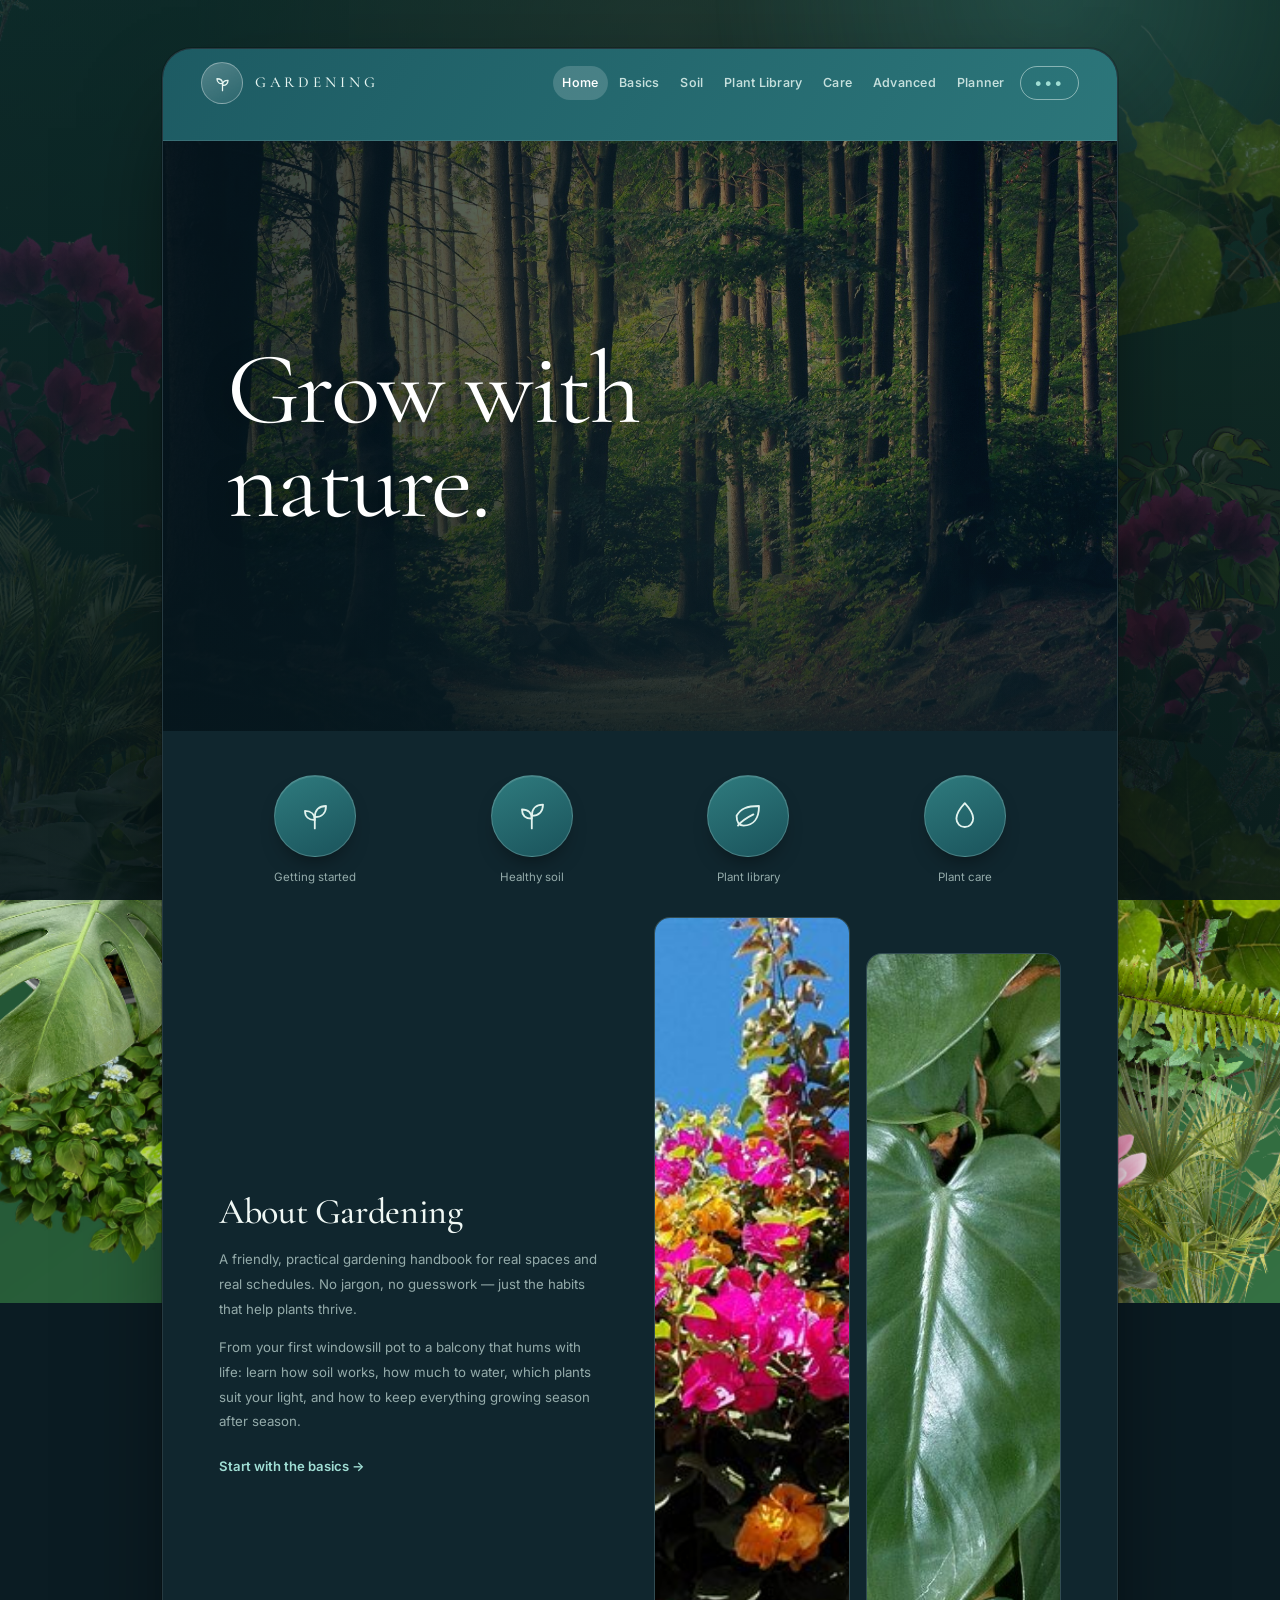
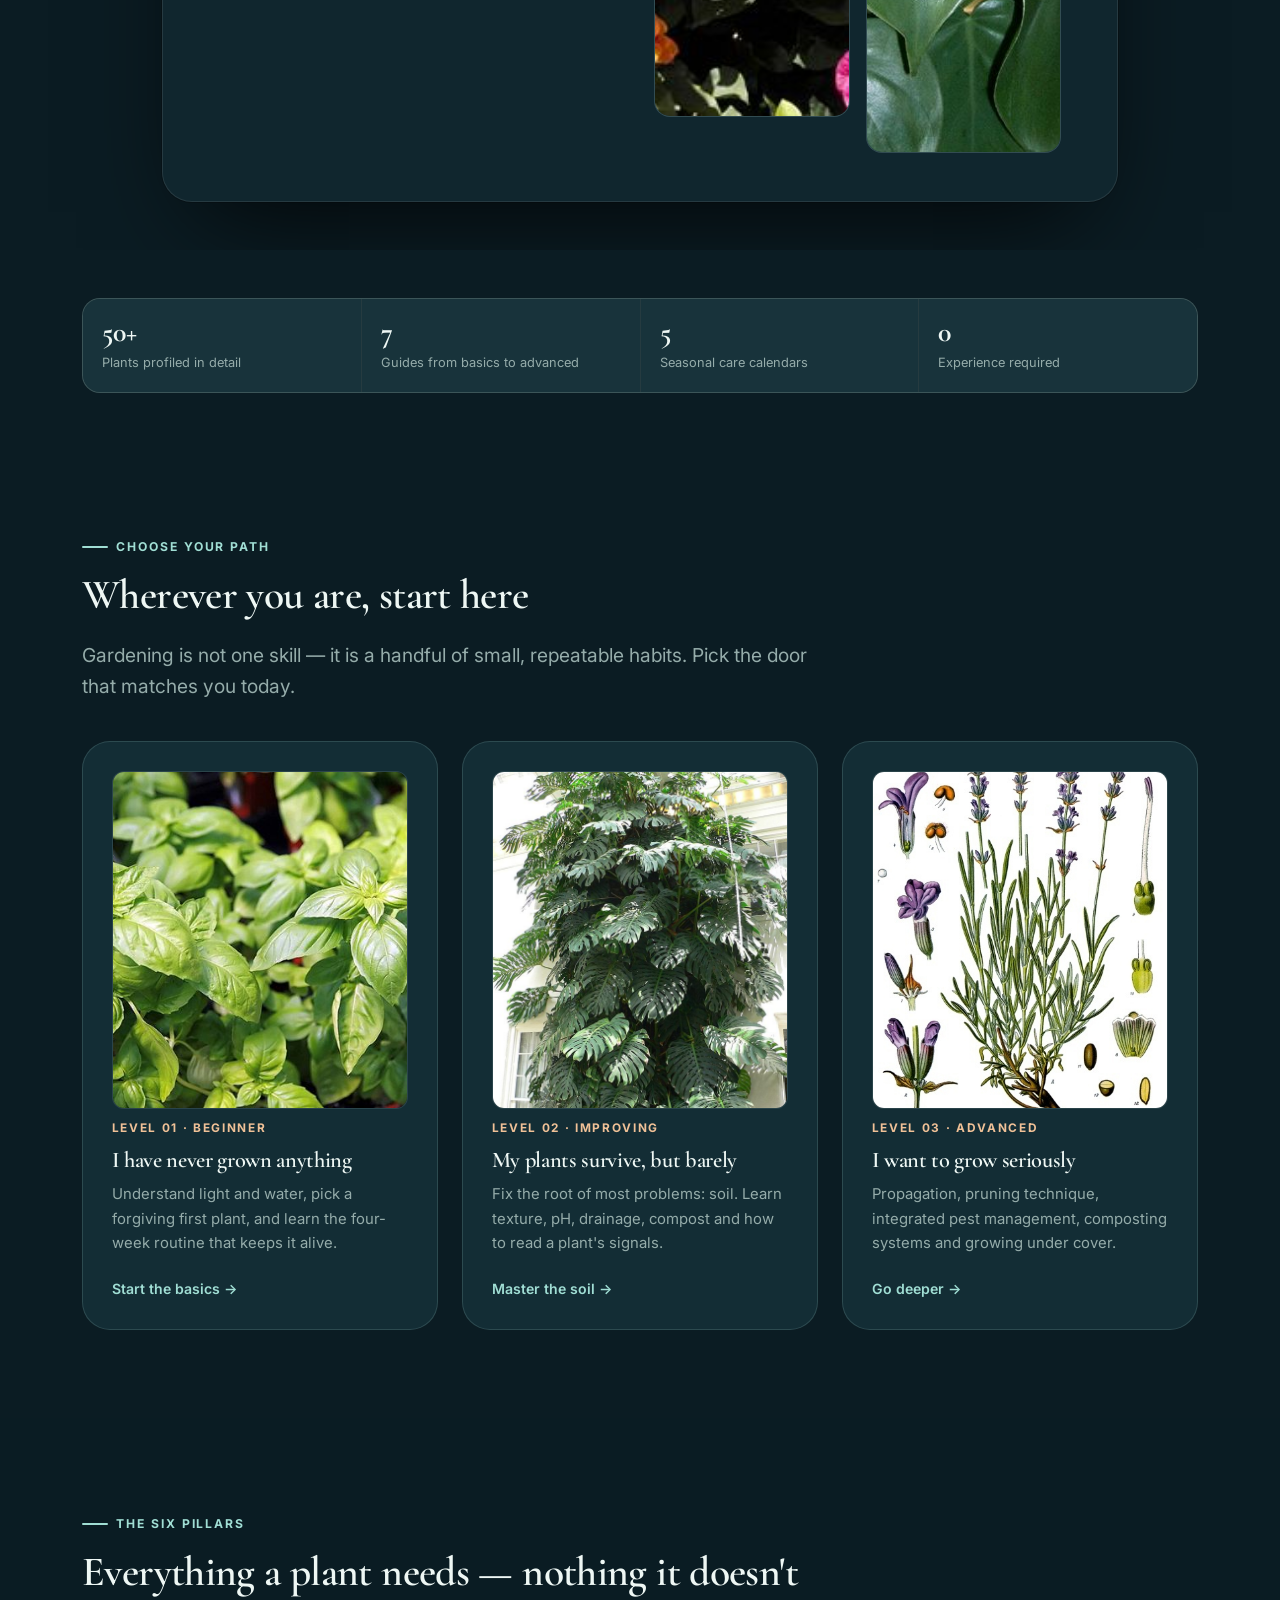
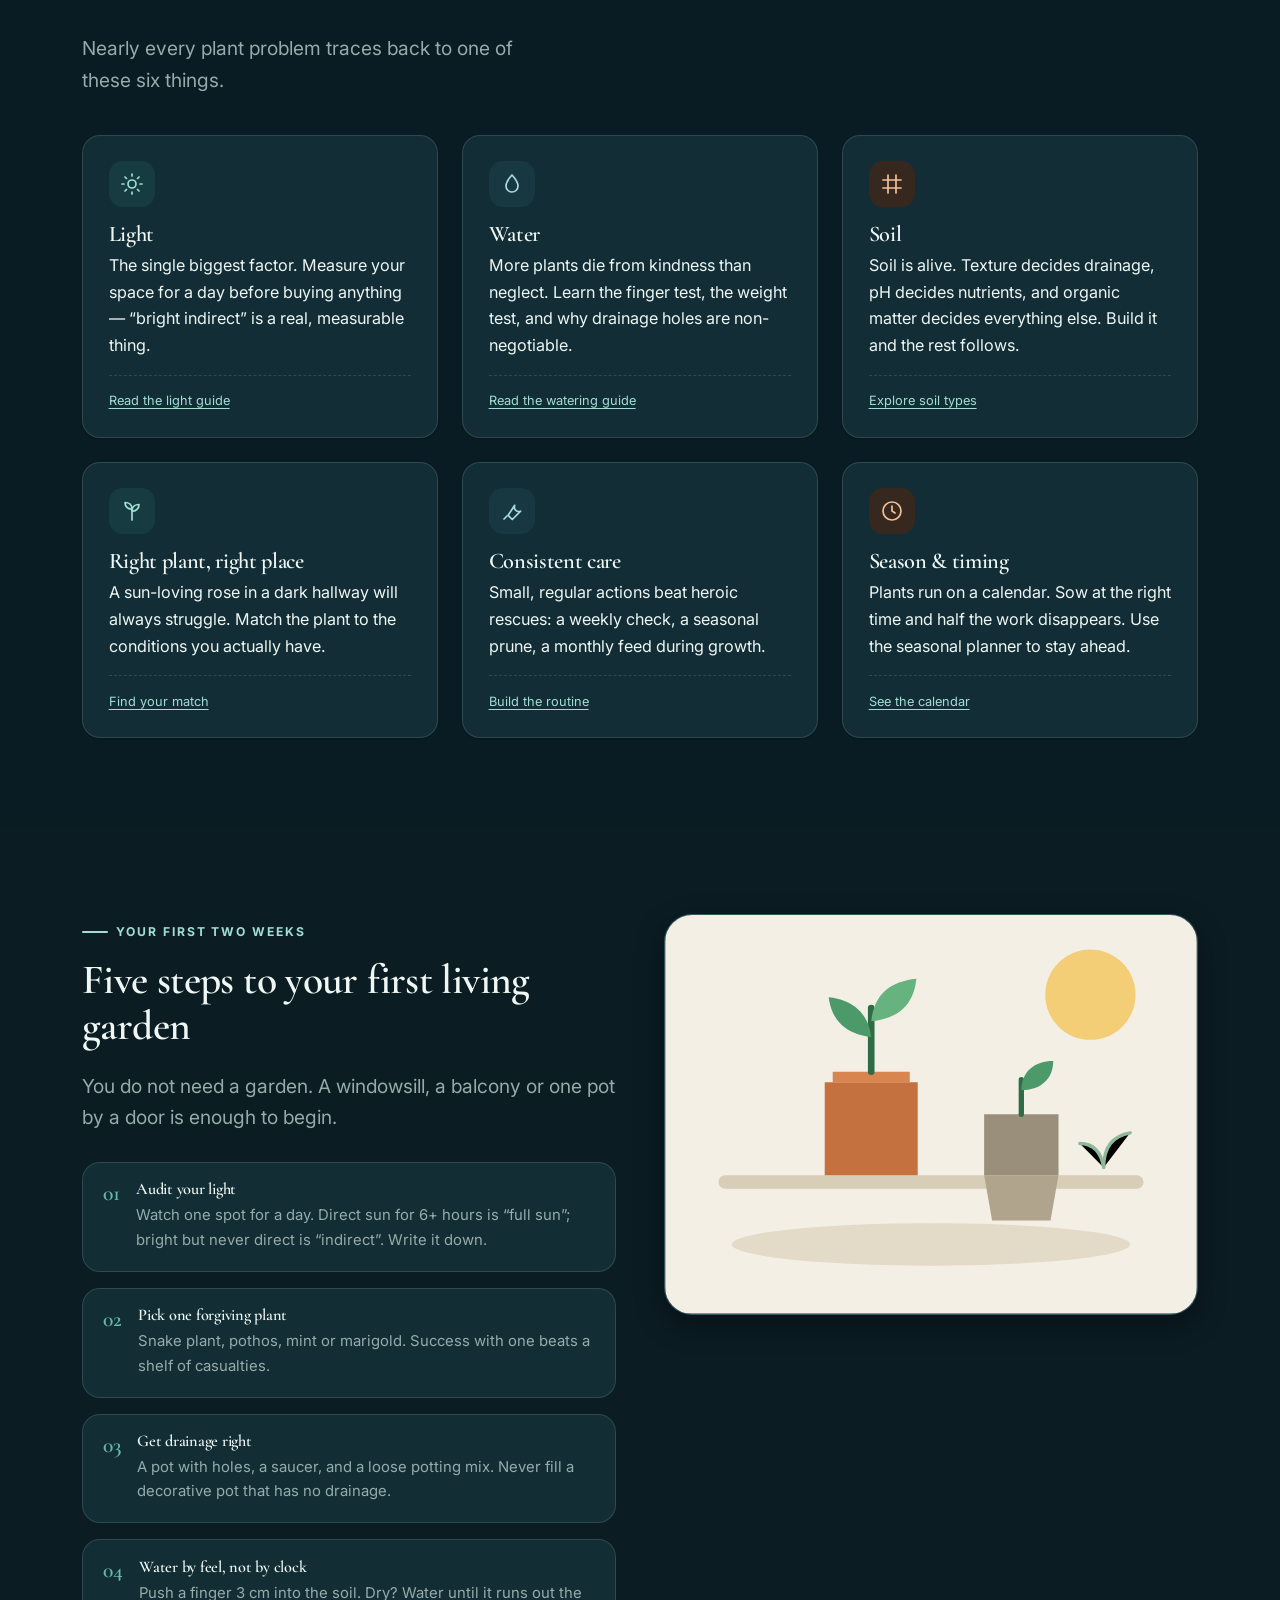
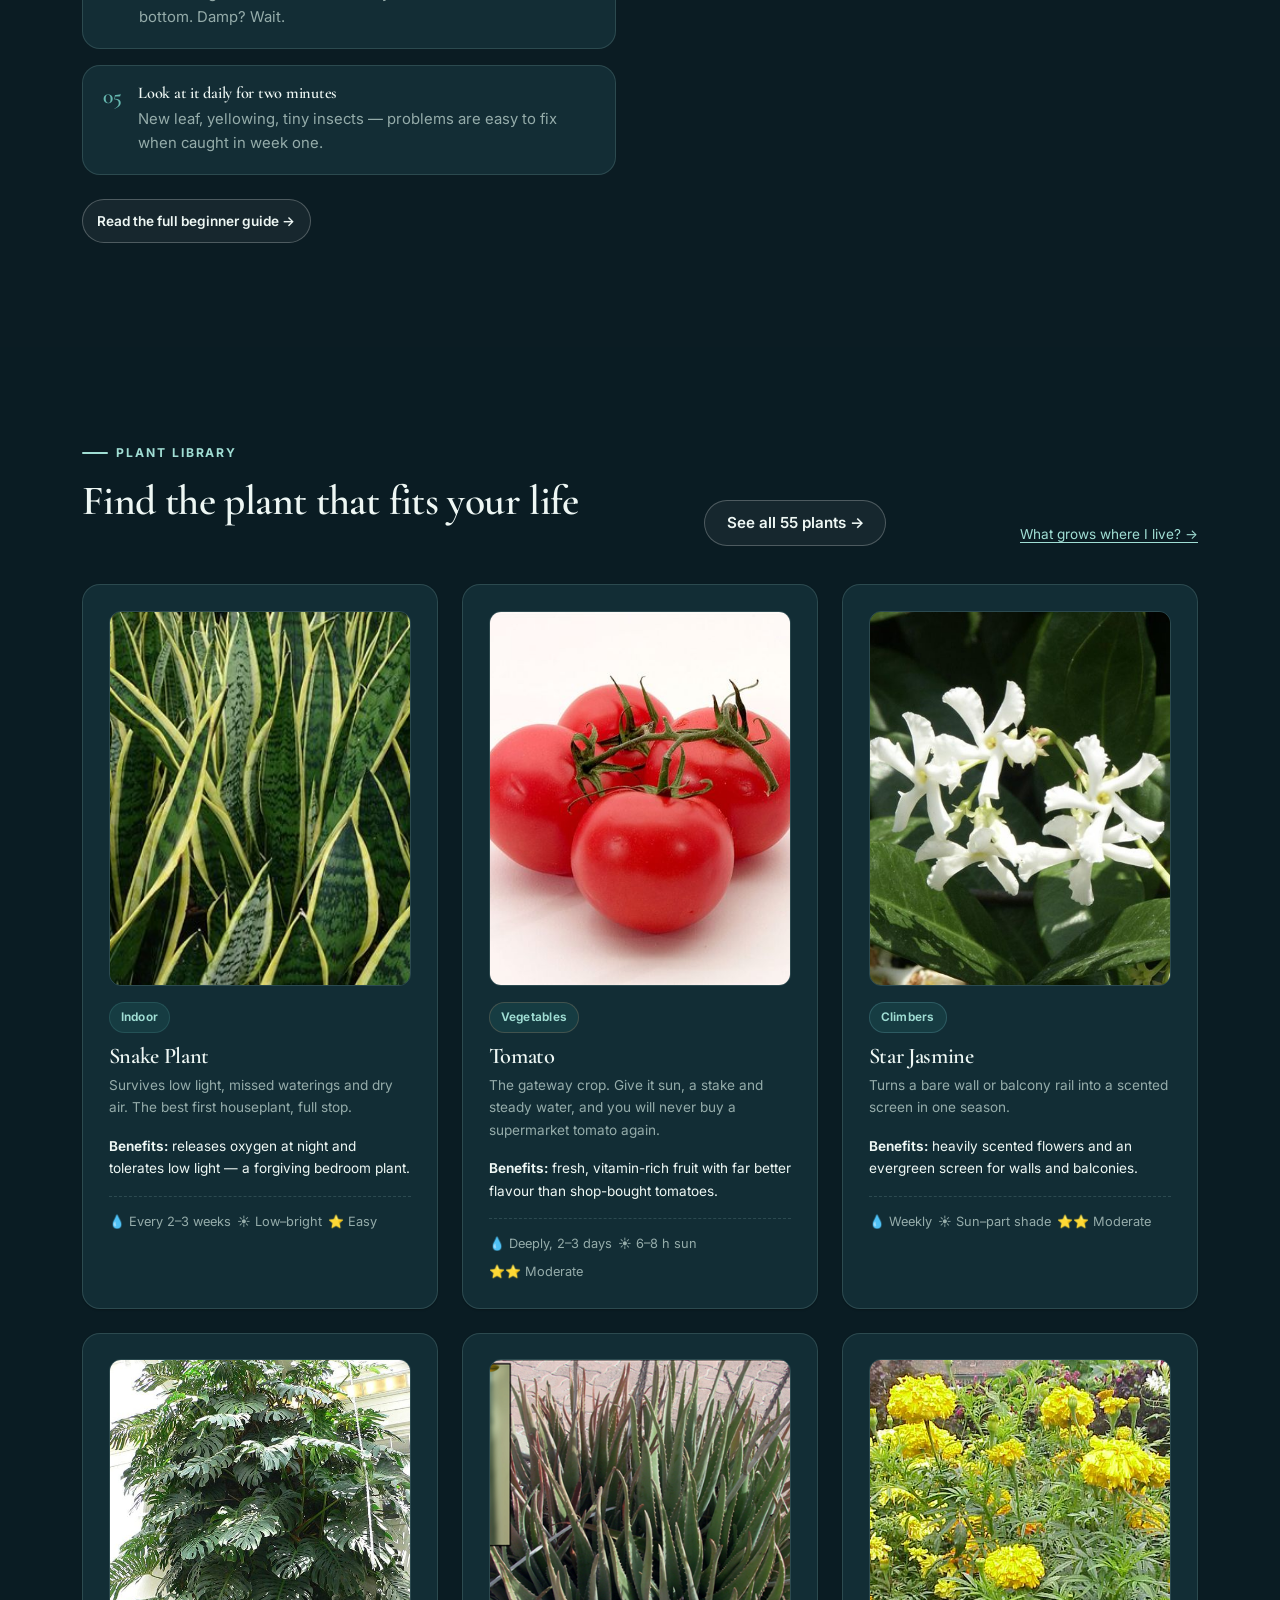
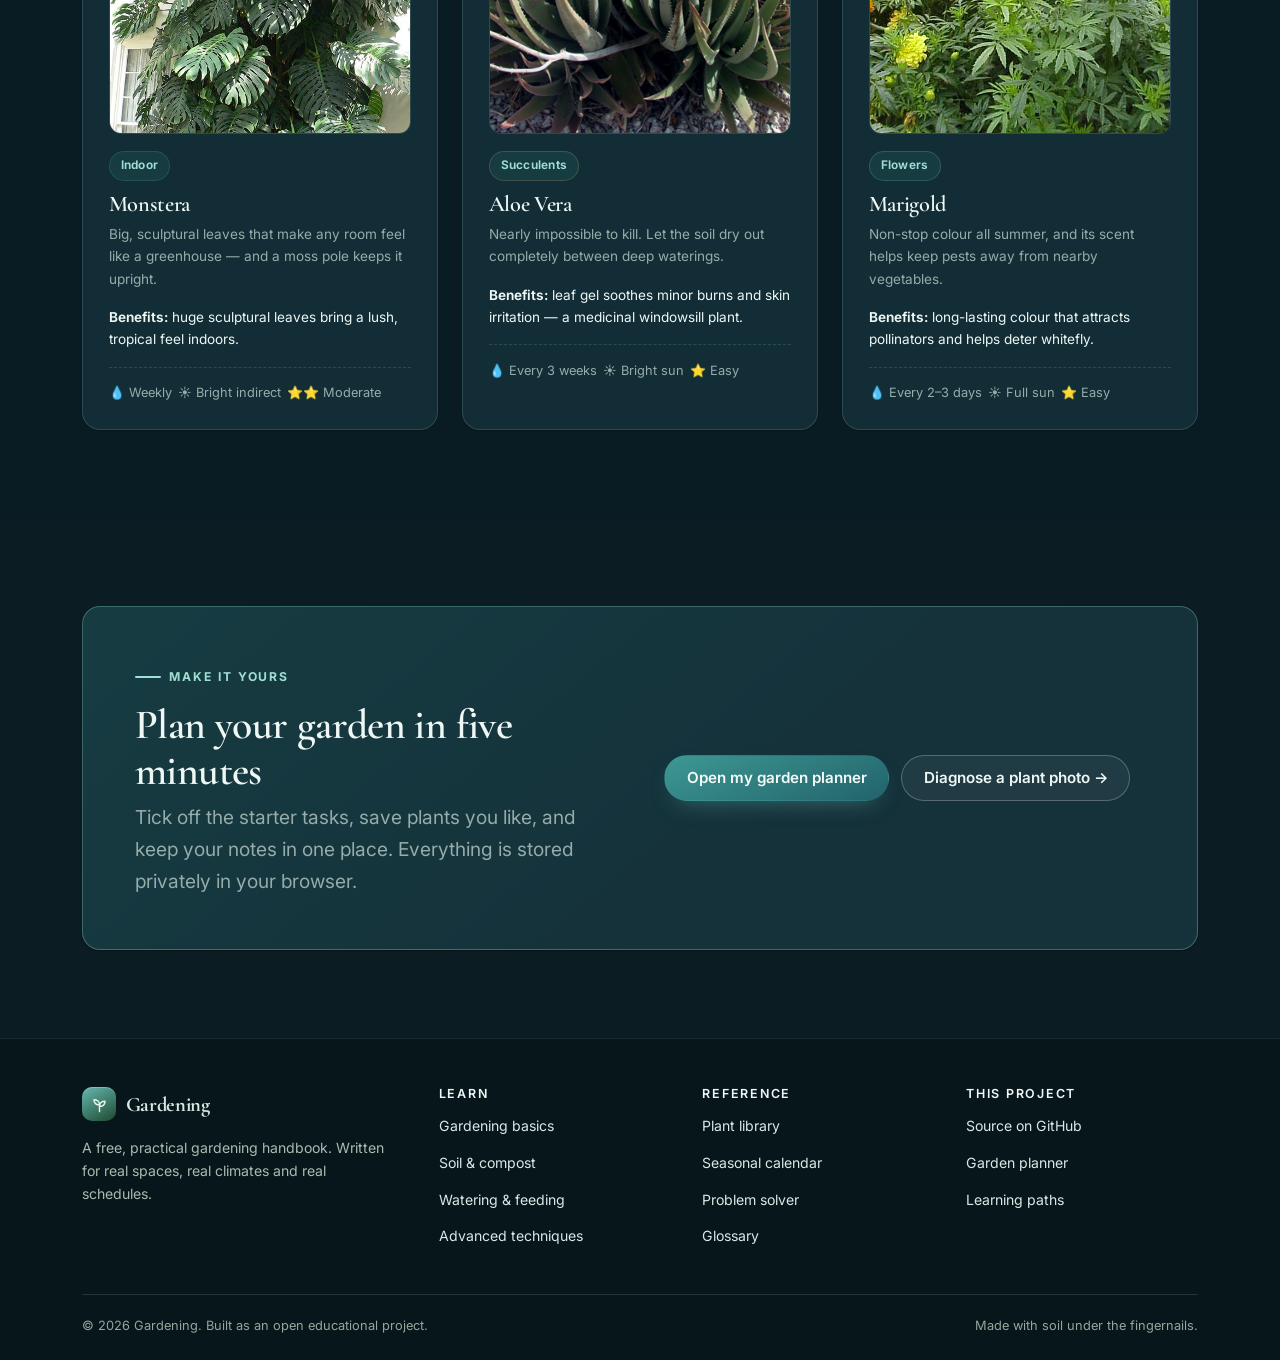
==== index.html @ 843060ab "Add GrowWell gardening handbook Seven guides (basics, soil, plants, care, advanced), a filterable 50" ====
<!DOCTYPE html>
<html lang="en" data-theme="light">
<head>
<meta charset="utf-8">
<meta name="viewport" content="width=device-width, initial-scale=1">
<title>Gardening — The Complete Gardening Handbook for Every Level</title>
<meta name="description" content="A friendly, in-depth guide to gardening: start your first plot, understand soil, choose the right plants for indoors, outdoors, balconies and walls, and care for them season after season.">
<meta name="theme-color" content="#fbf8f1">
<meta property="og:title" content="Gardening — The Complete Gardening Handbook">
<meta property="og:description" content="From your first pot to a productive garden: soil, light, water, plant selection and care, explained simply.">
<meta property="og:type" content="website">
<link rel="preconnect" href="https://fonts.googleapis.com">
<link rel="preconnect" href="https://fonts.gstatic.com" crossorigin>
<link href="https://fonts.googleapis.com/css2?family=Cormorant+Garamond:wght@400;500;600&family=Fraunces:opsz,wght@9..144,400;9..144,600;9..144,700&family=Inter:wght@400;500;600;700&display=swap" rel="stylesheet">
<script>document.documentElement.classList.add("js");</script>
<link rel="stylesheet" href="assets/css/style.css">
<link rel="stylesheet" href="assets/css/jungle.css">
<link rel="icon" href="data:image/svg+xml,<svg xmlns='http://www.w3.org/2000/svg' viewBox='0 0 32 32'><text y='25' font-size='24'>🌱</text></svg>">
</head>
<body class="jungle-home">
<a class="skip" href="#main">Skip to content</a>

<!-- Header is placed inside the hero panel below. -->

<main id="main">

  <!-- ================= JUNGLE HERO ================= -->
  <section class="hero jungle-hero">
    <div class="wrap jungle-wrap">
      <div class="jungle-panel">

        <header class="header jungle-header" id="siteHeader">
          <div class="wrap header__inner">
            <a class="brand" href="index.html" aria-label="Gardening home">
              <span class="brand__mark" aria-hidden="true">
                <svg viewBox="0 0 24 24" width="19" height="19" fill="none" stroke="currentColor" stroke-width="1.6" stroke-linecap="round" stroke-linejoin="round">
                  <path d="M12 21v-7"/><path d="M12 14c0-4 3-6 7-6 0 4-3 7-7 6Z"/><path d="M12 12C12 8 9 6 5 6c0 4 3 7 7 6Z"/>
                </svg>
              </span>
              <span class="brand__name">Gardening</span>
            </a>

            <nav class="nav" id="siteNav" aria-label="Main navigation">
              <a href="index.html" aria-current="page">Home</a>
              <a href="basics.html">Basics</a>
              <a href="soil.html">Soil</a>
              <a href="plants.html">Plant Library</a>
              <a href="care.html">Care</a>
              <a href="advanced.html">Advanced</a>
              <a href="planner.html">Planner</a>
            </nav>

            <div class="header__tools">
              <button class="icon-btn theme-toggle" type="button" aria-pressed="false" aria-label="Switch to dark theme">
                <svg class="sun" viewBox="0 0 24 24" fill="none" stroke="currentColor" stroke-width="1.8" stroke-linecap="round">
                  <circle cx="12" cy="12" r="4"/><path d="M12 2v2M12 20v2M2 12h2M20 12h2M4.9 4.9l1.4 1.4M17.7 17.7l1.4 1.4M19.1 4.9l-1.4 1.4M6.3 17.7l-1.4 1.4"/>
                </svg>
                <svg class="moon" viewBox="0 0 24 24" fill="none" stroke="currentColor" stroke-width="1.8" stroke-linecap="round" stroke-linejoin="round">
                  <path d="M21 12.8A8.5 8.5 0 1 1 11.2 3a6.6 6.6 0 0 0 9.8 9.8Z"/>
                </svg>
              </button>
              <button class="icon-btn nav-toggle" id="navToggle" type="button" aria-expanded="false" aria-controls="siteNav" aria-label="Open menu">
                <svg viewBox="0 0 24 24" fill="none" stroke="currentColor" stroke-width="2" stroke-linecap="round">
                  <path d="M4 7h16M4 12h16M4 17h16"/>
                </svg>
              </button>
              <a class="jungle-cta" href="planner.html" aria-label="Open garden planner">•••</a>
            </div>
          </div>
        </header>

        <div class="jungle-hero-media" role="img" aria-label="Sunlight falling through a lush green forest">
          <div class="jungle-hero-copy">
            <h1>Grow with<br>nature.</h1>
          </div>
        </div>

        <nav class="jungle-cats" aria-label="Explore by topic">
          <a class="jungle-cat" href="basics.html">
            <span class="jungle-cat__icon" aria-hidden="true">
              <svg viewBox="0 0 24 24" fill="none" stroke="currentColor" stroke-width="1.3" stroke-linecap="round" stroke-linejoin="round">
                <path d="M12 21v-8"/><path d="M12 13C12 8 15 5 20 5c0 5-3 8-8 8Z"/><path d="M12 15c0-4-2.6-6.5-7-6.5 0 4 2.6 6.5 7 6.5Z"/>
              </svg>
            </span>
            <span class="jungle-cat__label">Getting started</span>
          </a>
          <a class="jungle-cat" href="soil.html">
            <span class="jungle-cat__icon" aria-hidden="true">
              <svg viewBox="0 0 24 24" fill="none" stroke="currentColor" stroke-width="1.3" stroke-linecap="round" stroke-linejoin="round">
                <path d="M12 21v-9"/><path d="M12 12c0-5 3-8 8-8 0 5-3 8-8 8Z"/><path d="M12 14c0-4-2.5-6.5-7-6.5 0 4 2.5 6.5 7 6.5Z"/>
              </svg>
            </span>
            <span class="jungle-cat__label">Healthy soil</span>
          </a>
          <a class="jungle-cat" href="plants.html">
            <span class="jungle-cat__icon" aria-hidden="true">
              <svg viewBox="0 0 24 24" fill="none" stroke="currentColor" stroke-width="1.3" stroke-linecap="round" stroke-linejoin="round">
                <path d="M4 12c3-5 7-7 16-7 0 9-4 14-11 14-3 0-5-2-5-7Z"/><path d="M5 19c3-4 7-6 11-8"/>
              </svg>
            </span>
            <span class="jungle-cat__label">Plant library</span>
          </a>
          <a class="jungle-cat" href="care.html">
            <span class="jungle-cat__icon" aria-hidden="true">
              <svg viewBox="0 0 24 24" fill="none" stroke="currentColor" stroke-width="1.3" stroke-linecap="round" stroke-linejoin="round">
                <path d="M12 3s6 6.5 6 11a6 6 0 0 1-12 0c0-4.5 6-11 6-11Z"/>
              </svg>
            </span>
            <span class="jungle-cat__label">Plant care</span>
          </a>
        </nav>

        <section class="jungle-about" aria-labelledby="jungleAboutTitle">
          <div class="jungle-about__text">
            <h2 id="jungleAboutTitle">About Gardening</h2>
            <p>A friendly, practical gardening handbook for real spaces and real schedules. No jargon, no guesswork — just the habits that help plants thrive.</p>
            <p>From your first windowsill pot to a balcony that hums with life: learn how soil works, how much to water, which plants suit your light, and how to keep everything growing season after season.</p>
            <a class="jungle-about__link" href="basics.html">Start with the basics →</a>
          </div>
          <div class="jungle-about__photos">
            <img src="assets/images/bougainvillea.jpg" alt="Pink bougainvillea flowers in bloom" loading="lazy" width="600" height="800">
            <img src="assets/images/philodendron.jpg" alt="A philodendron with broad glossy leaves" loading="lazy" width="600" height="800">
          </div>
        </section>

      </div>
    </div>
  </section>

  <!-- ================= STATS ================= -->
  <section class="section--tight">
    <div class="wrap">
      <div class="stats reveal">
        <div><b>50+</b><span>Plants profiled in detail</span></div>
        <div><b>7</b><span>Guides from basics to advanced</span></div>
        <div><b>5</b><span>Seasonal care calendars</span></div>
        <div><b>0</b><span>Experience required</span></div>
      </div>
    </div>
  </section>

  <!-- ================= PATHS ================= -->
  <section class="section" id="paths">
    <div class="wrap">
      <div class="section-head">
        <span class="eyebrow">Choose your path</span>
        <h2>Wherever you are, start here</h2>
        <p class="lede">Gardening is not one skill — it is a handful of small, repeatable habits.
          Pick the door that matches you today.</p>
      </div>

      <div class="grid grid--3">
        <a class="path reveal" href="basics.html">
          <img class="path__photo" src="assets/images/basil.jpg" alt="Fresh basil growing in a pot" loading="lazy" width="600" height="338">
          <span class="path__level">Level 01 · Beginner</span>
          <h3>I have never grown anything</h3>
          <p>Understand light and water, pick a forgiving first plant, and learn the four-week routine that keeps it alive.</p>
          <span class="path__link">Start the basics →</span>
        </a>

        <a class="path reveal" href="soil.html">
          <img class="path__photo" src="assets/images/monstera.jpg" alt="A healthy Monstera with split leaves" loading="lazy" width="600" height="338">
          <span class="path__level">Level 02 · Improving</span>
          <h3>My plants survive, but barely</h3>
          <p>Fix the root of most problems: soil. Learn texture, pH, drainage, compost and how to read a plant's signals.</p>
          <span class="path__link">Master the soil →</span>
        </a>

        <a class="path reveal" href="advanced.html">
          <img class="path__photo" src="assets/images/lavender.jpg" alt="Lavender in bloom" loading="lazy" width="600" height="338">
          <span class="path__level">Level 03 · Advanced</span>
          <h3>I want to grow seriously</h3>
          <p>Propagation, pruning technique, integrated pest management, composting systems and growing under cover.</p>
          <span class="path__link">Go deeper →</span>
        </a>
      </div>
    </div>
  </section>

  <!-- ================= PILLARS ================= -->
  <section class="section section--tint">
    <div class="wrap">
      <div class="section-head section-head--row">
        <div>
          <span class="eyebrow">The six pillars</span>
          <h2>Everything a plant needs — nothing it doesn't</h2>
        </div>
        <p class="lede" style="max-width:38ch">Nearly every plant problem traces back to one of these six things.</p>
      </div>

      <div class="grid grid--3">
        <article class="card card--hover reveal">
          <div class="card__icon">
            <svg viewBox="0 0 24 24" fill="none" stroke="currentColor" stroke-width="1.7" stroke-linecap="round"><circle cx="12" cy="12" r="4"/><path d="M12 2v2M12 20v2M2 12h2M20 12h2M5 5l1.5 1.5M17.5 17.5 19 19M19 5l-1.5 1.5M6.5 17.5 5 19"/></svg>
          </div>
          <h3>Light</h3>
          <p>The single biggest factor. Measure your space for a day before buying anything — “bright indirect” is a real, measurable thing.</p>
          <div class="card__meta"><a href="basics.html#light">Read the light guide</a></div>
        </article>

        <article class="card card--hover reveal">
          <div class="card__icon card__icon--sky">
            <svg viewBox="0 0 24 24" fill="none" stroke="currentColor" stroke-width="1.7" stroke-linecap="round" stroke-linejoin="round"><path d="M12 3s6 6.5 6 11a6 6 0 0 1-12 0c0-4.5 6-11 6-11Z"/></svg>
          </div>
          <h3>Water</h3>
          <p>More plants die from kindness than neglect. Learn the finger test, the weight test, and why drainage holes are non-negotiable.</p>
          <div class="card__meta"><a href="care.html#water">Read the watering guide</a></div>
        </article>

        <article class="card card--hover reveal">
          <div class="card__icon card__icon--accent">
            <svg viewBox="0 0 24 24" fill="none" stroke="currentColor" stroke-width="1.7" stroke-linecap="round" stroke-linejoin="round"><path d="M3 8h18M3 16h18M8 3v18M16 3v18"/></svg>
          </div>
          <h3>Soil</h3>
          <p>Soil is alive. Texture decides drainage, pH decides nutrients, and organic matter decides everything else. Build it and the rest follows.</p>
          <div class="card__meta"><a href="soil.html">Explore soil types</a></div>
        </article>

        <article class="card card--hover reveal">
          <div class="card__icon">
            <svg viewBox="0 0 24 24" fill="none" stroke="currentColor" stroke-width="1.7" stroke-linecap="round" stroke-linejoin="round"><path d="M12 21V9"/><path d="M12 12c0-4 3-6.5 7-6.5 0 4-3 7-7 6.5Z"/><path d="M12 10C12 6 9 3.5 5 3.5c0 4 3 7 7 6.5Z"/></svg>
          </div>
          <h3>Right plant, right place</h3>
          <p>A sun-loving rose in a dark hallway will always struggle. Match the plant to the conditions you actually have.</p>
          <div class="card__meta"><a href="plants.html">Find your match</a></div>
        </article>

        <article class="card card--hover reveal">
          <div class="card__icon card__icon--sky">
            <svg viewBox="0 0 24 24" fill="none" stroke="currentColor" stroke-width="1.7" stroke-linecap="round" stroke-linejoin="round"><path d="M14.7 6.3a4.5 4.5 0 0 0 5.9 5.9l-8.3 8.3-4.2-4.2Z"/><path d="M4 20l3-3"/></svg>
          </div>
          <h3>Consistent care</h3>
          <p>Small, regular actions beat heroic rescues: a weekly check, a seasonal prune, a monthly feed during growth.</p>
          <div class="card__meta"><a href="care.html">Build the routine</a></div>
        </article>

        <article class="card card--hover reveal">
          <div class="card__icon card__icon--accent">
            <svg viewBox="0 0 24 24" fill="none" stroke="currentColor" stroke-width="1.7" stroke-linecap="round" stroke-linejoin="round"><circle cx="12" cy="12" r="9"/><path d="M12 7v5l3 2"/></svg>
          </div>
          <h3>Season &amp; timing</h3>
          <p>Plants run on a calendar. Sow at the right time and half the work disappears. Use the seasonal planner to stay ahead.</p>
          <div class="card__meta"><a href="care.html#calendar">See the calendar</a></div>
        </article>
      </div>
    </div>
  </section>

  <!-- ================= QUICK START ================= -->
  <section class="section">
    <div class="wrap">
      <div class="split">
        <div>
          <span class="eyebrow">Your first two weeks</span>
          <h2>Five steps to your first living garden</h2>
          <p class="lede">You do not need a garden. A windowsill, a balcony or one pot by a door is enough to begin.</p>

          <div class="steps" style="margin-top:1.75rem">
            <div class="step reveal">
              <div>
                <h3>Audit your light</h3>
                <p>Watch one spot for a day. Direct sun for 6+ hours is “full sun”; bright but never direct is “indirect”. Write it down.</p>
              </div>
            </div>
            <div class="step reveal">
              <div>
                <h3>Pick one forgiving plant</h3>
                <p>Snake plant, pothos, mint or marigold. Success with one beats a shelf of casualties.</p>
              </div>
            </div>
            <div class="step reveal">
              <div>
                <h3>Get drainage right</h3>
                <p>A pot with holes, a saucer, and a loose potting mix. Never fill a decorative pot that has no drainage.</p>
              </div>
            </div>
            <div class="step reveal">
              <div>
                <h3>Water by feel, not by clock</h3>
                <p>Push a finger 3 cm into the soil. Dry? Water until it runs out the bottom. Damp? Wait.</p>
              </div>
            </div>
            <div class="step reveal">
              <div>
                <h3>Look at it daily for two minutes</h3>
                <p>New leaf, yellowing, tiny insects — problems are easy to fix when caught in week one.</p>
              </div>
            </div>
          </div>

          <p style="margin-top:1.5rem"><a class="btn btn--ghost btn--sm" href="basics.html">Read the full beginner guide →</a></p>
        </div>

        <div class="feature__media reveal" aria-hidden="true">
          <svg viewBox="0 0 400 300" role="presentation">
            <rect width="400" height="300" fill="#f3efe4"/>
            <circle cx="320" cy="60" r="34" fill="#f4cd77"/>
            <rect x="40" y="196" width="320" height="10" rx="5" fill="#d8cdb6"/>
            <path d="M120 196v-70h70v70Z" fill="#c4713f"/>
            <path d="M126 126h58v-8h-58Z" fill="#d9854f"/>
            <path d="M155 118V70" stroke="#2f6b46" stroke-width="5" stroke-linecap="round"/>
            <path d="M155 92c-2-18-14-28-32-30 2 18 14 28 32 30Z" fill="#4c9a6a"/>
            <path d="M155 80c2-20 14-30 34-32-2 20-14 30-34 32Z" fill="#67b37f"/>
            <path d="M240 196v-46h56v46Z" fill="#9a8f7a"/>
            <path d="M268 150v-26" stroke="#2f6b46" stroke-width="4" stroke-linecap="round"/>
            <path d="M268 132c0-14 10-22 24-22 0 14-10 22-24 22Z" fill="#4c9a6a"/>
            <path d="M240 196h56l-6 34h-44Z" fill="#b0a48c"/>
            <ellipse cx="200" cy="248" rx="150" ry="16" fill="#e3dbc8"/>
            <g stroke="#8fb99a" stroke-width="2.5" stroke-linecap="round">
              <path d="M330 190c0-16 8-24 20-26"/><path d="M330 190c-2-12-8-18-18-18"/>
            </g>
          </svg>
        </div>
      </div>
    </div>
  </section>

  <!-- ================= PLANT PREVIEW ================= -->
  <section class="section section--tint">
    <div class="wrap">
      <div class="section-head section-head--row">
        <div>
          <span class="eyebrow">Plant library</span>
          <h2>Find the plant that fits your life</h2>
        </div>
        <a class="btn btn--ghost" href="plants.html">See all 55 plants →</a>
        <a class="small" href="care.html#localPlants" style="margin-left:.5rem">What grows where I live? →</a>
      </div>

      <div class="grid grid--3">
        <article class="card reveal">
          <img class="card__photo" src="assets/images/snake-plant.jpg" alt="Snake Plant (Dracaena trifasciata)" loading="lazy" width="600" height="375">
          <span class="pill">Indoor</span>
          <h3 style="margin-top:.7rem">Snake Plant</h3>
          <p class="small muted">Survives low light, missed waterings and dry air. The best first houseplant, full stop.</p>
          <p class="small"><strong>Benefits:</strong> releases oxygen at night and tolerates low light — a forgiving bedroom plant.</p>
          <div class="card__meta"><span>💧 Every 2–3 weeks</span><span>☀️ Low–bright</span><span>⭐ Easy</span></div>
        </article>
        <article class="card reveal">
          <img class="card__photo" src="assets/images/tomato.jpg" alt="Ripe tomatoes growing on the vine" loading="lazy" width="600" height="375">
          <span class="pill pill--accent">Vegetables</span>
          <h3 style="margin-top:.7rem">Tomato</h3>
          <p class="small muted">The gateway crop. Give it sun, a stake and steady water, and you will never buy a supermarket tomato again.</p>
          <p class="small"><strong>Benefits:</strong> fresh, vitamin-rich fruit with far better flavour than shop-bought tomatoes.</p>
          <div class="card__meta"><span>💧 Deeply, 2–3 days</span><span>☀️ 6–8 h sun</span><span>⭐⭐ Moderate</span></div>
        </article>
        <article class="card reveal">
          <img class="card__photo" src="assets/images/star-jasmine.jpg" alt="Star Jasmine flowers (Trachelospermum jasminoides)" loading="lazy" width="600" height="375">
          <span class="pill pill--sky">Climbers</span>
          <h3 style="margin-top:.7rem">Star Jasmine</h3>
          <p class="small muted">Turns a bare wall or balcony rail into a scented screen in one season.</p>
          <p class="small"><strong>Benefits:</strong> heavily scented flowers and an evergreen screen for walls and balconies.</p>
          <div class="card__meta"><span>💧 Weekly</span><span>☀️ Sun–part shade</span><span>⭐⭐ Moderate</span></div>
        </article>
        <article class="card reveal">
          <img class="card__photo" src="assets/images/monstera.jpg" alt="Monstera deliciosa with its distinctive split leaves" loading="lazy" width="600" height="375">
          <span class="pill">Indoor</span>
          <h3 style="margin-top:.7rem">Monstera</h3>
          <p class="small muted">Big, sculptural leaves that make any room feel like a greenhouse — and a moss pole keeps it upright.</p>
          <p class="small"><strong>Benefits:</strong> huge sculptural leaves bring a lush, tropical feel indoors.</p>
          <div class="card__meta"><span>💧 Weekly</span><span>☀️ Bright indirect</span><span>⭐⭐ Moderate</span></div>
        </article>
        <article class="card reveal">
          <img class="card__photo" src="assets/images/aloe-vera.png" alt="Aloe Vera plant with upright serrated leaves" loading="lazy" width="600" height="375">
          <span class="pill pill--accent">Succulents</span>
          <h3 style="margin-top:.7rem">Aloe Vera</h3>
          <p class="small muted">Nearly impossible to kill. Let the soil dry out completely between deep waterings.</p>
          <p class="small"><strong>Benefits:</strong> leaf gel soothes minor burns and skin irritation — a medicinal windowsill plant.</p>
          <div class="card__meta"><span>💧 Every 3 weeks</span><span>☀️ Bright sun</span><span>⭐ Easy</span></div>
        </article>
        <article class="card reveal">
          <img class="card__photo" src="assets/images/marigold.jpg" alt="Bright orange marigold flowers in bloom" loading="lazy" width="600" height="375">
          <span class="pill pill--sky">Flowers</span>
          <h3 style="margin-top:.7rem">Marigold</h3>
          <p class="small muted">Non-stop colour all summer, and its scent helps keep pests away from nearby vegetables.</p>
          <p class="small"><strong>Benefits:</strong> long-lasting colour that attracts pollinators and helps deter whitefly.</p>
          <div class="card__meta"><span>💧 Every 2–3 days</span><span>☀️ Full sun</span><span>⭐ Easy</span></div>
        </article>
      </div>
    </div>
  </section>

  <!-- ================= CTA ================= -->
  <section class="section">
    <div class="wrap">
      <div class="card reveal" style="padding:clamp(1.75rem,5vw,3.25rem);background:linear-gradient(140deg,var(--brand-soft),var(--surface) 65%);border-color:color-mix(in srgb,var(--brand) 25%,var(--line))">
        <div class="split" style="align-items:center">
          <div>
            <span class="eyebrow">Make it yours</span>
            <h2 style="margin-bottom:.5rem">Plan your garden in five minutes</h2>
            <p class="lede">Tick off the starter tasks, save plants you like, and keep your notes in one place. Everything is stored privately in your browser.</p>
          </div>
          <div style="display:flex;flex-wrap:wrap;gap:.75rem">
            <a class="btn btn--primary" href="planner.html">Open my garden planner</a>
            <a class="btn btn--ghost" href="care.html#plant-doctor">Diagnose a plant photo →</a>
          </div>
        </div>
      </div>
    </div>
  </section>

</main>

<footer class="footer">
  <div class="wrap">
    <div class="footer__grid">
      <div>
        <a class="brand" href="index.html">
          <span class="brand__mark" aria-hidden="true">
            <svg viewBox="0 0 24 24" width="19" height="19" fill="none" stroke="currentColor" stroke-width="1.8" stroke-linecap="round" stroke-linejoin="round">
              <path d="M12 21v-7"/><path d="M12 14c0-4 3-6 7-6 0 4-3 7-7 6Z"/><path d="M12 12C12 8 9 6 5 6c0 4 3 7 7 6Z"/>
            </svg>
          </span>
          <span class="brand__name">Gardening</span>
        </a>
        <p class="footer__blurb">A free, practical gardening handbook. Written for real spaces, real climates and real schedules.</p>
      </div>
      <div>
        <h3>Learn</h3>
        <ul>
          <li><a href="basics.html">Gardening basics</a></li>
          <li><a href="soil.html">Soil &amp; compost</a></li>
          <li><a href="care.html">Watering &amp; feeding</a></li>
          <li><a href="advanced.html">Advanced techniques</a></li>
        </ul>
      </div>
      <div>
        <h3>Reference</h3>
        <ul>
          <li><a href="plants.html">Plant library</a></li>
          <li><a href="care.html#calendar">Seasonal calendar</a></li>
          <li><a href="care.html#troubleshooting">Problem solver</a></li>
          <li><a href="basics.html#glossary">Glossary</a></li>
        </ul>
      </div>
      <div>
        <h3>This project</h3>
        <ul>
          <li><a href="https://github.com/uday17/garden-guide">Source on GitHub</a></li>
          <li><a href="planner.html">Garden planner</a></li>
          <li><a href="index.html#paths">Learning paths</a></li>
        </ul>
      </div>
    </div>
    <div class="footer__bottom">
      <span>© <span data-year>2026</span> Gardening. Built as an open educational project.</span>
      <span>Made with soil under the fingernails.</span>
    </div>
  </div>
</footer>

<button class="to-top" id="toTop" type="button" aria-label="Back to top">
  <svg viewBox="0 0 24 24" width="20" height="20" fill="none" stroke="currentColor" stroke-width="2" stroke-linecap="round" stroke-linejoin="round"><path d="M12 19V5M6 11l6-6 6 6"/></svg>
</button>

<script src="assets/js/app.js" defer></script>
</body>
</html>
---- assets/css/style.css ----
/* ==========================================================================
   Gardening — Gardening Handbook
   Design system + components
   ========================================================================== */

/* ---------- Tokens ---------- */
:root {
  --bg: #fbf8f1;
  --bg-tint: #f3efe4;
  --surface: #ffffff;
  --surface-2: #fdfbf6;
  --ink: #16241b;
  --ink-soft: #2b3d31;
  --muted: #5f7166;
  --line: #e5dfd0;
  --line-strong: #d3cab6;

  --brand: #2f6b46;
  --brand-ink: #245237;
  --brand-soft: #e4f0e6;
  --accent: #c96a2a;
  --accent-ink: #9c4a14;
  --accent-soft: #fbeadd;
  --sky: #3a7c8f;
  --sky-ink: #2b6273;
  --sky-soft: #e2eff2;
  --gold: #b3872b;
  --danger: #a8452f;

  --shadow-sm: 0 1px 2px rgba(22, 36, 27, .06), 0 2px 8px rgba(22, 36, 27, .05);
  --shadow-md: 0 6px 18px rgba(22, 36, 27, .08), 0 2px 4px rgba(22, 36, 27, .04);
  --shadow-lg: 0 24px 60px -24px rgba(22, 36, 27, .35);

  --radius: 18px;
  --radius-sm: 12px;
  --radius-lg: 28px;
  --max: 1180px;
  --gutter: clamp(1rem, 4vw, 2rem);

  --font-display: "Fraunces", "Iowan Old Style", "Palatino Linotype", Georgia, serif;
  --font-body: "Inter", system-ui, -apple-system, "Segoe UI", Roboto, sans-serif;

  --ease: cubic-bezier(.22, .61, .36, 1);
}

[data-theme="dark"] {
  --bg: #0f1512;
  --bg-tint: #141c17;
  --surface: #17201a;
  --surface-2: #1b2620;
  --ink: #e9f1e9;
  --ink-soft: #d3e0d5;
  --muted: #9dae9f;
  --line: #2a382e;
  --line-strong: #3a4b3f;

  --brand: #7fcf9b;
  --brand-ink: #a6e3ba;
  --brand-soft: #1e3327;
  --accent: #f0a469;
  --accent-ink: #f3b381;
  --accent-soft: #33231a;
  --sky: #8ec6d4;
  --sky-ink: #9fd3df;
  --sky-soft: #1a2b31;
  --gold: #e0bb63;
  --danger: #ef9a83;

  --shadow-sm: 0 1px 2px rgba(0, 0, 0, .4);
  --shadow-md: 0 8px 22px rgba(0, 0, 0, .45);
  --shadow-lg: 0 30px 70px -30px rgba(0, 0, 0, .8);
}

/* ---------- Reset ---------- */
*, *::before, *::after { box-sizing: border-box; }
html { -webkit-text-size-adjust: 100%; scroll-behavior: smooth; }
body {
  margin: 0;
  background: var(--bg);
  color: var(--ink);
  font-family: var(--font-body);
  font-size: 1.0125rem;
  line-height: 1.65;
  -webkit-font-smoothing: antialiased;
  text-rendering: optimizeLegibility;
}
img, svg { max-width: 100%; display: block; }
a, button, select, input, textarea { -webkit-tap-highlight-color: transparent; }
button, .btn, select { touch-action: manipulation; }
a { color: var(--brand-ink); text-underline-offset: 3px; }
a:hover { color: var(--brand); }
button { font: inherit; color: inherit; }
:focus-visible {
  outline: 3px solid var(--accent);
  outline-offset: 3px;
  border-radius: 4px;
}
::selection { background: var(--brand); color: #fff; }

h1, h2, h3, h4 {
  font-family: var(--font-display);
  font-weight: 600;
  line-height: 1.1;
  letter-spacing: -.015em;
  margin: 0 0 .5em;
  color: var(--ink);
  font-variation-settings: "SOFT" 40, "WONK" 1;
}
h1 { font-size: clamp(2.5rem, 6vw, 4.2rem); }
h2 { font-size: clamp(1.75rem, 3.6vw, 2.6rem); }
h3 { font-size: clamp(1.15rem, 2vw, 1.4rem); }
h4 { font-size: 1.05rem; letter-spacing: .01em; }
p { margin: 0 0 1rem; }
ul, ol { margin: 0 0 1rem; padding-left: 1.15rem; }
li { margin-bottom: .4rem; }
strong { font-weight: 650; color: var(--ink); }

/* ---------- Layout ---------- */
.wrap { width: 100%; max-width: var(--max); margin-inline: auto; padding-inline: var(--gutter); }
.section { padding-block: clamp(3rem, 7vw, 5.5rem); }
.section--tint { background: var(--bg-tint); }
.section--tight { padding-block: clamp(2rem, 4vw, 3rem); }
.stack > * + * { margin-top: 1rem; }
.center { text-align: center; }
.lede {
  font-size: clamp(1.05rem, 1.6vw, 1.2rem);
  color: var(--muted);
  max-width: 62ch;
}
.center .lede { margin-inline: auto; }
.eyebrow {
  display: inline-flex; align-items: center; gap: .5rem;
  font-size: .76rem; font-weight: 700; letter-spacing: .16em;
  text-transform: uppercase; color: var(--brand);
  margin-bottom: 1rem;
}
.eyebrow::before {
  content: ""; width: 26px; height: 2px; background: currentColor; border-radius: 2px;
}
.section-head { margin-bottom: clamp(1.75rem, 3vw, 2.75rem); }
.section-head--row {
  display: flex; flex-wrap: wrap; gap: 1rem 2rem;
  align-items: end; justify-content: space-between;
}
.section-head--row .lede { margin-bottom: 0; }

.grid { display: grid; gap: clamp(1rem, 2vw, 1.5rem); }
.grid--2 { grid-template-columns: repeat(auto-fit, minmax(min(100%, 320px), 1fr)); }
.grid--3 { grid-template-columns: repeat(auto-fit, minmax(min(100%, 270px), 1fr)); }
.grid--4 { grid-template-columns: repeat(auto-fit, minmax(min(100%, 220px), 1fr)); }

/* ---------- Skip link ---------- */
.skip {
  position: absolute; left: 1rem; top: -4rem; z-index: 999;
  background: var(--ink); color: var(--bg);
  padding: .7rem 1.1rem; border-radius: 999px; font-weight: 600;
  transition: top .2s var(--ease);
}
.skip:focus { top: 1rem; color: var(--bg); }

/* ---------- Header ---------- */
.header {
  position: sticky; top: 0; z-index: 100;
  background: color-mix(in srgb, var(--bg) 82%, transparent);
  backdrop-filter: blur(14px) saturate(1.2);
  border-bottom: 1px solid transparent;
  transition: border-color .25s, background .25s;
}
.header.is-stuck { border-bottom-color: var(--line); }
.header__inner {
  display: flex; align-items: center; gap: 1rem;
  min-height: 68px;
}
.brand {
  display: inline-flex; align-items: center; gap: .6rem;
  text-decoration: none; color: var(--ink); font-weight: 700;
  letter-spacing: -.02em; margin-right: auto;
}
.brand__mark {
  width: 34px; height: 34px; flex: none;
  display: grid; place-items: center;
  background: linear-gradient(150deg, var(--brand), #1e4a30);
  color: #eaf6ec; border-radius: 10px;
  box-shadow: inset 0 1px 0 rgba(255,255,255,.25);
}
.brand__name { font-family: var(--font-display); font-size: 1.28rem; }
.brand__name span { color: var(--brand); }

.nav { display: flex; align-items: center; gap: .25rem; }
.nav a {
  text-decoration: none; color: var(--muted); font-size: .925rem; font-weight: 550;
  padding: .5rem .7rem; border-radius: 999px; min-height: 44px;
  display: inline-flex; align-items: center;
  transition: color .18s, background .18s;
}
.nav a:hover { color: var(--ink); background: var(--bg-tint); }
.nav a[aria-current="page"] { color: var(--brand-ink); background: var(--brand-soft); }

.header__tools { display: flex; align-items: center; gap: .4rem; }
.icon-btn {
  width: 40px; height: 40px; display: grid; place-items: center;
  border: 1px solid var(--line); background: var(--surface);
  border-radius: 999px; cursor: pointer;
  transition: transform .18s var(--ease), border-color .18s, background .18s;
}
.icon-btn:hover { transform: translateY(-1px); border-color: var(--line-strong); }
.icon-btn svg { width: 19px; height: 19px; }
.theme-toggle .moon { display: none; }
[data-theme="dark"] .theme-toggle .sun { display: none; }
[data-theme="dark"] .theme-toggle .moon { display: block; }

.nav-toggle { display: none; }

@media (max-width: 940px) {
  .nav-toggle { display: grid; }
  .nav {
    position: fixed; inset: 68px 0 auto; z-index: 90;
    flex-direction: column; align-items: stretch; gap: .15rem;
    background: var(--surface);
    border-bottom: 1px solid var(--line);
    padding: .75rem var(--gutter) 1.25rem;
    box-shadow: var(--shadow-lg);
    max-height: calc(100vh - 68px); max-height: calc(100dvh - 68px);
    overflow-y: auto; -webkit-overflow-scrolling: touch;
    transform: translateY(-8px); opacity: 0; pointer-events: none;
    transition: opacity .2s, transform .2s var(--ease);
  }
  .nav.is-open { transform: none; opacity: 1; pointer-events: auto; }
  .nav a { padding: .8rem .9rem; border-radius: 10px; font-size: 1rem; min-height: 48px; }
}

/* ---------- Buttons ---------- */
.btn {
  display: inline-flex; align-items: center; justify-content: center; gap: .55rem;
  min-height: 44px;
  padding: .8rem 1.35rem; border-radius: 999px;
  font-weight: 600; font-size: .95rem; line-height: 1.2;
  text-decoration: none; cursor: pointer;
  border: 1px solid transparent;
  transition: transform .18s var(--ease), box-shadow .18s, background .18s, border-color .18s;
}
.btn svg { width: 18px; height: 18px; }
.btn:hover { transform: translateY(-2px); }
.btn:active { transform: translateY(0); }
.btn--primary {
  background: linear-gradient(155deg, #3a7d53, var(--brand));
  color: #f4fbf5;
  box-shadow: 0 10px 24px -12px rgba(47, 107, 70, .9);
}
.btn--primary:hover { color: #fff; box-shadow: 0 16px 30px -14px rgba(47, 107, 70, .95); }
.btn--ghost { background: var(--surface); border-color: var(--line-strong); color: var(--ink); }
.btn--ghost:hover { border-color: var(--brand); color: var(--brand-ink); }
.btn--accent { background: var(--accent); color: #fff8f2; }
.btn--sm { padding: .5rem .9rem; font-size: .85rem; }
.btn--block { width: 100%; }

/* ---------- Pills / tags ---------- */
.pill {
  display: inline-flex; align-items: center; gap: .4rem;
  padding: .28rem .7rem; border-radius: 999px;
  font-size: .74rem; font-weight: 650; letter-spacing: .02em;
  background: var(--brand-soft); color: var(--brand-ink);
  border: 1px solid color-mix(in srgb, var(--brand) 18%, transparent);
  white-space: nowrap;
}
.pill--accent { background: var(--accent-soft); color: var(--accent-ink); border-color: color-mix(in srgb, var(--accent) 22%, transparent); }
.pill--sky { background: var(--sky-soft); color: var(--sky-ink); border-color: color-mix(in srgb, var(--sky) 22%, transparent); }
.pill--muted { background: var(--bg-tint); color: var(--muted); border-color: var(--line); }

/* ---------- Cards ---------- */
.card {
  background: var(--surface);
  border: 1px solid var(--line);
  border-radius: var(--radius);
  padding: clamp(1.15rem, 2.4vw, 1.6rem);
  box-shadow: var(--shadow-sm);
  transition: transform .22s var(--ease), box-shadow .22s, border-color .22s;
}
.card--hover:hover {
  transform: translateY(-3px);
  box-shadow: var(--shadow-md);
  border-color: var(--line-strong);
}
.card__icon {
  width: 46px; height: 46px; border-radius: 14px;
  display: grid; place-items: center; margin-bottom: .9rem;
  background: var(--brand-soft); color: var(--brand-ink);
}
.card__icon svg { width: 24px; height: 24px; }
.card__icon--accent { background: var(--accent-soft); color: var(--accent-ink); }
.card__icon--sky { background: var(--sky-soft); color: var(--sky-ink); }
.card h3 { margin-bottom: .35rem; }
.card p:last-child { margin-bottom: 0; }
.card__meta {
  display: flex; flex-wrap: wrap; gap: .4rem;
  margin-top: 1rem; padding-top: .9rem; border-top: 1px dashed var(--line);
  font-size: .8rem; color: var(--muted);
}

/* ---------- Hero ---------- */
.hero {
  position: relative; overflow: clip;
  padding-block: clamp(2.5rem, 6vw, 4.5rem) clamp(3rem, 7vw, 5rem);
}
.hero::before {
  content: ""; position: absolute; inset: -20% -10% auto auto;
  width: 60vw; height: 60vw; max-width: 720px; max-height: 720px;
  background: radial-gradient(circle at 50% 50%, color-mix(in srgb, var(--brand) 22%, transparent), transparent 65%);
  filter: blur(10px); pointer-events: none; z-index: -1;
}
.hero__grid {
  display: grid; gap: clamp(2rem, 4vw, 3.5rem);
  grid-template-columns: minmax(0, 1.05fr) minmax(0, .95fr);
  align-items: center;
}
@media (max-width: 880px) { .hero__grid { grid-template-columns: 1fr; } }
.hero h1 { margin-bottom: 1.1rem; }
.hero h1 em {
  font-style: normal; color: var(--brand);
  background: linear-gradient(180deg, transparent 62%, color-mix(in srgb, var(--brand) 22%, transparent) 62%);
}
.hero__actions { display: flex; flex-wrap: wrap; gap: .75rem; margin-top: 1.6rem; }
.hero__note { font-size: .85rem; color: var(--muted); margin-top: .9rem; }

.hero__art {
  position: relative;
  border-radius: var(--radius-lg);
  background:
    radial-gradient(120% 90% at 20% 0%, #f6e7c8 0%, transparent 55%),
    linear-gradient(160deg, #dcefdc, #bfe0c6 45%, #a9d4b6);
  border: 1px solid color-mix(in srgb, var(--brand) 20%, transparent);
  box-shadow: var(--shadow-lg);
  padding: 1.25rem;
  min-height: 420px;
  display: grid; place-items: center;
  overflow: hidden;
}
[data-theme="dark"] .hero__art {
  background:
    radial-gradient(120% 90% at 20% 0%, #2c3a24 0%, transparent 55%),
    linear-gradient(160deg, #1d3327, #163024 55%, #12281f);
}
.hero__art svg { width: 100%; height: auto; max-height: 400px; }
.hero__badge {
  position: absolute; display: flex; align-items: center; gap: .55rem;
  background: color-mix(in srgb, var(--surface) 92%, transparent);
  backdrop-filter: blur(6px);
  border: 1px solid var(--line);
  border-radius: 999px; padding: .5rem .85rem .5rem .55rem;
  box-shadow: var(--shadow-md); font-size: .8rem; font-weight: 600;
  animation: float 7s ease-in-out infinite;
}
.hero__badge b { display: block; font-size: .72rem; font-weight: 600; color: var(--muted); }
.hero__badge .dot {
  width: 26px; height: 26px; border-radius: 50%; display: grid; place-items: center;
  background: var(--brand-soft); color: var(--brand-ink); font-size: .8rem;
}
.hero__badge--a { top: 8%; right: 4%; }
.hero__badge--b { bottom: 10%; left: 2%; animation-delay: -3s; }
@keyframes float { 0%,100% { transform: translateY(0); } 50% { transform: translateY(-9px); } }
@media (prefers-reduced-motion: reduce) { .hero__badge { animation: none; } }

/* ---------- Stats ---------- */
.stats {
  display: grid; grid-template-columns: repeat(auto-fit, minmax(140px, 1fr));
  gap: 1px; background: var(--line);
  border: 1px solid var(--line); border-radius: var(--radius); overflow: hidden;
}
.stats > div { background: var(--surface); padding: 1.1rem 1.2rem; }
.stats b { display: block; font-family: var(--font-display); font-size: 1.75rem; line-height: 1.1; }
.stats span { font-size: .8rem; color: var(--muted); }

/* ---------- Path cards ---------- */
.path {
  position: relative; overflow: hidden;
  display: flex; flex-direction: column; gap: .6rem;
  text-decoration: none; color: inherit;
  background: var(--surface);
  border: 1px solid var(--line);
  border-radius: var(--radius-lg);
  padding: clamp(1.25rem, 2.5vw, 1.8rem);
  transition: transform .22s var(--ease), box-shadow .22s, border-color .22s;
}
.path::after {
  content: ""; position: absolute; inset: auto -30% -60% auto;
  width: 200px; height: 200px; border-radius: 50%;
  background: radial-gradient(circle, color-mix(in srgb, var(--brand) 16%, transparent), transparent 70%);
}
.path__photo {
  width: 100%; aspect-ratio: 16 / 9; object-fit: cover;
  border-radius: 12px; border: 1px solid var(--line);
  background: var(--bg-tint);
}
.path:hover .path__photo { border-color: color-mix(in srgb, var(--brand) 35%, var(--line)); }
.path:hover { transform: translateY(-4px); box-shadow: var(--shadow-md); border-color: color-mix(in srgb, var(--brand) 40%, var(--line)); }
.path__level { font-size: .74rem; font-weight: 700; letter-spacing: .14em; text-transform: uppercase; color: var(--accent-ink); }
.path h3 { margin: 0; }
.path p { color: var(--muted); font-size: .93rem; margin: 0; }
.path__link { margin-top: auto; padding-top: .75rem; font-weight: 600; font-size: .88rem; color: var(--brand-ink); display: inline-flex; gap: .35rem; align-items: center; }
.path:hover .path__link { gap: .6rem; }

/* ---------- Steps ---------- */
.steps { counter-reset: step; display: grid; gap: 1rem; }
.step {
  display: grid; grid-template-columns: auto 1fr; gap: 1rem;
  align-items: start;
  padding: 1.15rem 1.25rem;
  background: var(--surface); border: 1px solid var(--line);
  border-radius: var(--radius);
}
.step::before {
  counter-increment: step; content: counter(step, decimal-leading-zero);
  font-family: var(--font-display); font-size: 1.35rem; font-weight: 600;
  color: var(--brand); line-height: 1;
  padding-top: .1rem;
}
.step h3, .step h4 { font-size: 1.02rem; margin-bottom: .25rem; }
.step p { margin: 0; font-size: .93rem; color: var(--muted); }

/* ---------- Feature strip ---------- */
.feature {
  display: grid; grid-template-columns: minmax(0,1fr) minmax(0,1fr);
  gap: clamp(1.5rem, 4vw, 3rem); align-items: center;
}
@media (max-width: 820px) { .feature { grid-template-columns: 1fr; } }
.feature__media {
  border-radius: var(--radius-lg); overflow: hidden;
  border: 1px solid var(--line); background: var(--surface-2);
  box-shadow: var(--shadow-md); aspect-ratio: 4 / 3;
  display: grid; place-items: center;
}
.feature__media svg { width: 100%; height: 100%; }

/* ---------- Plant library ---------- */
.filterbar {
  display: grid; gap: .9rem;
  padding: 1rem;
  background: var(--surface); border: 1px solid var(--line);
  border-radius: var(--radius);
  box-shadow: var(--shadow-sm);
}
.chips { display: flex; flex-wrap: wrap; gap: .4rem; }
.chip {
  border: 1px solid var(--line); background: var(--surface);
  border-radius: 999px; padding: .42rem .8rem;
  font-size: .83rem; font-weight: 550; cursor: pointer;
  color: var(--muted);
  transition: all .16s;
}
.chip:hover { border-color: var(--line-strong); color: var(--ink); }
.chip[aria-pressed="true"] {
  background: var(--brand); border-color: var(--brand); color: #f2fbf4;
  box-shadow: 0 6px 14px -8px var(--brand);
}
.filterbar__row { display: flex; flex-wrap: wrap; gap: .6rem; align-items: center; }
.field { position: relative; flex: 1 1 220px; }
.field svg {
  position: absolute; left: .85rem; top: 50%; transform: translateY(-50%);
  width: 17px; height: 17px; color: var(--muted); pointer-events: none;
}
.input, .select, .textarea {
  width: 100%; padding: .62rem .85rem;
  border: 1px solid var(--line); border-radius: 10px;
  background: var(--surface); color: var(--ink);
  font: inherit; font-size: .92rem;
}
.field .input { padding-left: 2.4rem; }
.input:focus, .select:focus, .textarea:focus { outline: 2px solid var(--brand); outline-offset: 1px; border-color: transparent; }
.select { flex: 0 1 auto; width: auto; min-width: 150px; cursor: pointer; }
.result-count { font-size: .85rem; color: var(--muted); margin-left: auto; white-space: nowrap; }

.plant-grid { display: grid; gap: 1rem; grid-template-columns: repeat(auto-fill, minmax(min(100%, 290px), 1fr)); }
.plant__photo {
  position: relative; aspect-ratio: 16 / 10; overflow: hidden;
  background: var(--bg-tint); border-bottom: 1px solid var(--line);
}
.plant__photo img {
  width: 100%; height: 100%; object-fit: cover;
  transition: transform .5s var(--ease);
}
.plant:hover .plant__photo img { transform: scale(1.05); }
.plant__photo .plant__glyph {
  position: absolute; left: .7rem; top: .7rem;
  width: 40px; height: 40px; font-size: 1.25rem;
  box-shadow: var(--shadow-sm);
}
.plant__credit {
  position: absolute; right: .5rem; bottom: .5rem;
  width: 22px; height: 22px; border-radius: 50%;
  display: grid; place-items: center;
  background: rgba(12, 20, 14, .62); color: #fff;
  font-size: .7rem; font-weight: 700; text-decoration: none;
  backdrop-filter: blur(3px);
  opacity: .75; transition: opacity .2s, transform .2s;
}
.plant__credit:hover { opacity: 1; transform: scale(1.12); color: #fff; }
.card__photo {
  width: 100%; aspect-ratio: 16 / 10; object-fit: cover;
  border-radius: 12px; margin-bottom: 1rem;
  border: 1px solid var(--line);
}
.wish__thumb { width: 34px; height: 34px; flex: none; object-fit: cover; border-radius: 8px; border: 1px solid var(--line); }
.plant {
  display: flex; flex-direction: column;
  background: var(--surface); border: 1px solid var(--line);
  border-radius: var(--radius); overflow: hidden;
  transition: transform .2s var(--ease), box-shadow .2s, border-color .2s;
}
.plant:hover { transform: translateY(-3px); box-shadow: var(--shadow-md); border-color: var(--line-strong); }
.plant__top {
  position: relative; padding: 1.1rem 1.15rem .9rem;
  background: linear-gradient(160deg, var(--tint, var(--brand-soft)), transparent 90%);
  border-bottom: 1px solid var(--line);
  display: flex; align-items: flex-start; gap: .85rem;
}
.plant__glyph {
  width: 52px; height: 52px; flex: none; border-radius: 14px;
  display: grid; place-items: center; font-size: 1.55rem;
  background: color-mix(in srgb, var(--surface) 70%, transparent);
  border: 1px solid color-mix(in srgb, var(--brand) 16%, transparent);
  backdrop-filter: blur(3px);
}
.plant__title { min-width: 0; }
.plant__title h3 { font-size: 1.12rem; margin: 0 0 .1rem; }
.plant__bot { font-size: .78rem; color: var(--muted); font-style: italic; }
.plant__body { padding: 1rem 1.15rem 1.15rem; display: flex; flex-direction: column; gap: .75rem; flex: 1; }
.plant__specs {
  display: grid; grid-template-columns: 1fr 1fr; gap: .5rem .75rem;
  font-size: .78rem;
}
.plant__specs div { display: flex; flex-direction: column; gap: .1rem; }
.plant__specs dt { color: var(--muted); font-size: .68rem; text-transform: uppercase; letter-spacing: .08em; font-weight: 650; }
.plant__specs dd { margin: 0; font-weight: 550; }
.difficulty { display: inline-flex; gap: 3px; align-items: center; }
.difficulty i { width: 7px; height: 7px; border-radius: 50%; background: var(--line-strong); }
.difficulty i.on { background: var(--brand); }
.difficulty[data-level="2"] i.on { background: var(--gold); }
.difficulty[data-level="3"] i.on { background: var(--accent); }
.plant details { border-top: 1px dashed var(--line); padding-top: .65rem; }
.plant summary {
  cursor: pointer; font-size: .82rem; font-weight: 650; color: var(--brand-ink);
  list-style: none; display: flex; align-items: center; justify-content: space-between;
}
.plant summary::-webkit-details-marker { display: none; }
.plant summary::after { content: "+"; font-size: 1rem; color: var(--muted); }
.plant details[open] summary::after { content: "–"; }
.plant details p { font-size: .84rem; color: var(--muted); margin: .5rem 0 0; }
.plant__benefit summary { color: var(--accent-ink); }
.plant__benefit p { border-left: 2px solid color-mix(in srgb, var(--accent) 40%, transparent); padding-left: .6rem; }
.plant__foot { margin-top: auto; display: flex; gap: .5rem; }
.save-btn {
  flex: 1; border: 1px solid var(--line-strong); background: var(--surface);
  border-radius: 10px; padding: .5rem; font-size: .8rem; font-weight: 600;
  cursor: pointer; color: var(--muted); transition: all .16s;
}
.save-btn:hover { border-color: var(--brand); color: var(--brand-ink); }
.save-btn[aria-pressed="true"] { background: var(--brand-soft); border-color: var(--brand); color: var(--brand-ink); }
.empty {
  grid-column: 1 / -1; text-align: center; padding: 3rem 1rem;
  border: 1px dashed var(--line-strong); border-radius: var(--radius);
  color: var(--muted);
}

/* ---------- Accordion ---------- */
.accordion { display: grid; gap: .6rem; }
.acc {
  background: var(--surface); border: 1px solid var(--line);
  border-radius: var(--radius-sm); overflow: hidden;
}
.acc summary {
  cursor: pointer; list-style: none;
  padding: 1rem 1.15rem; font-weight: 600; font-size: .96rem;
  display: flex; align-items: center; gap: .8rem;
}
.acc summary::-webkit-details-marker { display: none; }
.acc summary::after {
  content: ""; margin-left: auto; flex: none;
  width: 9px; height: 9px; border-right: 2px solid var(--muted); border-bottom: 2px solid var(--muted);
  transform: rotate(45deg); transition: transform .2s var(--ease);
}
.acc[open] summary::after { transform: rotate(-135deg); }
.acc[open] summary { border-bottom: 1px solid var(--line); }
.acc__body { padding: 1rem 1.15rem 1.15rem; color: var(--muted); font-size: .93rem; }
.acc__body p:last-child, .acc__body ul:last-child { margin-bottom: 0; }
.acc summary .pill { font-size: .68rem; }

/* ---------- Tables ---------- */
.table-wrap {
  overflow-x: auto; -webkit-overflow-scrolling: touch;
  border: 1px solid var(--line); border-radius: var(--radius);
  background: var(--surface); box-shadow: var(--shadow-sm);
}
table { width: 100%; border-collapse: collapse; font-size: .9rem; min-width: 560px; }
th, td { text-align: left; padding: .8rem 1rem; border-bottom: 1px solid var(--line); vertical-align: top; }
th { background: var(--bg-tint); font-size: .74rem; text-transform: uppercase; letter-spacing: .08em; color: var(--muted); font-weight: 700; }
tbody tr:last-child td { border-bottom: 0; }
tbody tr:hover { background: color-mix(in srgb, var(--brand-soft) 45%, transparent); }

/* ---------- Callouts ---------- */
.callout {
  display: grid; grid-template-columns: auto 1fr; gap: .9rem;
  padding: 1.1rem 1.2rem; border-radius: var(--radius-sm);
  background: var(--brand-soft);
  border: 1px solid color-mix(in srgb, var(--brand) 20%, transparent);
  font-size: .92rem;
}
.callout__icon { font-size: 1.2rem; line-height: 1.3; }
.callout p:last-child { margin-bottom: 0; }
.callout--warn { background: var(--accent-soft); border-color: color-mix(in srgb, var(--accent) 24%, transparent); }
.callout--info { background: var(--sky-soft); border-color: color-mix(in srgb, var(--sky) 24%, transparent); }
.callout strong { color: inherit; }

/* ---------- Soil page bits ---------- */
.soil-card { position: relative; overflow: hidden; }
.soil-card::before {
  content: ""; position: absolute; inset: 0 auto 0 0; width: 5px;
  background: var(--swatch, var(--brand));
}
.soil-card { padding-left: 1.6rem; }
.soil-card__photo {
  width: 100%; aspect-ratio: 16 / 9; object-fit: cover;
  border-radius: 10px; border: 1px solid var(--line);
  margin-bottom: .9rem;
}
.soil-photo {
  margin: 0; border-radius: var(--radius); overflow: hidden;
  border: 1px solid var(--line); background: var(--bg-tint);
  box-shadow: var(--shadow-sm);
}
.soil-photo img { width: 100%; aspect-ratio: 4 / 3; object-fit: cover; display: block; }
.soil-photo figcaption {
  padding: .7rem .9rem; font-size: .8rem; color: var(--muted);
  background: var(--surface); border-top: 1px solid var(--line);
}
.swatches { display: flex; gap: .35rem; margin-top: .9rem; }
.swatches i { height: 10px; flex: 1; border-radius: 999px; background: var(--swatch, var(--brand)); opacity: .85; }

.ph-scale {
  display: flex; height: 34px; border-radius: 999px; overflow: hidden;
  font-size: .68rem; font-weight: 700; color: #fff;
  border: 1px solid var(--line);
}
.ph-scale span { display: grid; place-items: center; flex: 1; }
.ph-scale span:nth-child(1) { background: #b5442f; }
.ph-scale span:nth-child(2) { background: #c96a2a; }
.ph-scale span:nth-child(3) { background: #c39a2b; }
.ph-scale span:nth-child(4) { background: #6f9a4a; }
.ph-scale span:nth-child(5) { background: #3a7c8f; }
.ph-scale span:nth-child(6) { background: #3b5c9a; }
.ph-scale span:nth-child(7) { background: #5b3f8f; }
.ph-scale span:nth-child(8) { background: #452c74; }
.ph-note { display: flex; justify-content: space-between; font-size: .72rem; color: var(--muted); margin-top: .35rem; }

.recipe { display: grid; gap: .5rem; }
.recipe__row { display: flex; align-items: center; gap: .7rem; font-size: .87rem; }
.recipe__bar { height: 8px; border-radius: 999px; background: var(--brand); flex: none; }
.recipe__row span:last-child { margin-left: auto; color: var(--muted); font-size: .78rem; }

/* ---------- Tabs (seasonal calendar) ---------- */
.tabs { display: flex; gap: .3rem; flex-wrap: wrap; margin-bottom: 1.1rem; }
.tab {
  border: 1px solid var(--line); background: var(--surface);
  padding: .5rem .95rem; border-radius: 999px; cursor: pointer;
  font-size: .86rem; font-weight: 600; color: var(--muted);
}
.tab[aria-selected="true"] { background: var(--ink); color: var(--bg); border-color: var(--ink); }
.tabpanel[hidden] { display: none; }
.tabpanel { animation: fade .25s var(--ease); }
@keyframes fade { from { opacity: 0; transform: translateY(4px); } to { opacity: 1; transform: none; } }

/* ---------- Timeline ---------- */
.timeline { position: relative; padding-left: 1.5rem; }
.timeline::before { content: ""; position: absolute; left: 6px; top: .4rem; bottom: .4rem; width: 2px; background: var(--line); }
.timeline__item { position: relative; padding-bottom: 1.35rem; }
.timeline__item:last-child { padding-bottom: 0; }
.timeline__item::before {
  content: ""; position: absolute; left: -1.5rem; top: .45rem;
  width: 14px; height: 14px; border-radius: 50%;
  background: var(--surface); border: 3px solid var(--brand);
}
.timeline__item h3, .timeline__item h4 { font-size: 1.02rem; margin-bottom: .15rem; }
.timeline__item p { margin: 0; font-size: .9rem; color: var(--muted); }
.timeline__when { font-size: .72rem; font-weight: 700; letter-spacing: .1em; text-transform: uppercase; color: var(--accent-ink); }

/* ---------- Planner ---------- */
.planner-grid { display: grid; grid-template-columns: minmax(0, 1.1fr) minmax(0, .9fr); gap: 1.25rem; align-items: start; }
@media (max-width: 860px) { .planner-grid { grid-template-columns: 1fr; } }
.checklist { display: grid; gap: .4rem; }
.check {
  display: flex; align-items: flex-start; gap: .7rem;
  padding: .65rem .8rem; border-radius: 10px;
  border: 1px solid var(--line); background: var(--surface-2);
  font-size: .89rem; cursor: pointer;
}
.check input { margin-top: .25rem; accent-color: var(--brand); width: 16px; height: 16px; flex: none; }
.check:has(input:checked) { opacity: .62; }
.check:has(input:checked) span { text-decoration: line-through; }
.wishlist { display: grid; gap: .5rem; }
.wish {
  display: flex; align-items: center; gap: .6rem;
  padding: .55rem .75rem; border: 1px solid var(--line);
  border-radius: 10px; background: var(--surface); font-size: .86rem;
}
.wish b { font-weight: 600; }
.wish button {
  margin-left: auto; border: 0; background: none; cursor: pointer;
  color: var(--muted); font-size: 1.1rem; line-height: 1; padding: .1rem .3rem;
}
.wish button:hover { color: var(--danger); }
.notes { min-height: 160px; resize: vertical; }
.progress { height: 8px; border-radius: 999px; background: var(--bg-tint); overflow: hidden; border: 1px solid var(--line); }
.progress > i { display: block; height: 100%; width: 0; background: linear-gradient(90deg, var(--brand), #6fbf8a); transition: width .3s var(--ease); }

/* ---------- Footer ---------- */
.footer { background: var(--ink); color: #c9d6cc; padding-block: 3rem 1.5rem; margin-top: 0; }
[data-theme="dark"] .footer { background: #0b110e; }
.footer a { color: #dbe8dd; text-decoration: none; }
.footer a:hover { color: #fff; text-decoration: underline; }
.footer__grid { display: grid; grid-template-columns: 1.4fr repeat(3, 1fr); gap: 2rem; }
@media (max-width: 820px) { .footer__grid { grid-template-columns: 1fr 1fr; } }
@media (max-width: 520px) { .footer__grid { grid-template-columns: 1fr; } }
.footer h3, .footer h4 { color: #fff; font-family: var(--font-body); font-size: .78rem; letter-spacing: .14em; text-transform: uppercase; margin-bottom: .8rem; }
.footer ul { list-style: none; padding: 0; margin: 0; display: grid; gap: .45rem; font-size: .88rem; }
.footer .brand { color: #fff; }
.footer .brand__name span { color: #9fdcb2; }
.footer__blurb { font-size: .88rem; color: #a9bbaf; max-width: 34ch; margin-top: .9rem; }
.footer__bottom {
  margin-top: 2.5rem; padding-top: 1.25rem; border-top: 1px solid rgba(255,255,255,.12);
  display: flex; flex-wrap: wrap; gap: .75rem; justify-content: space-between;
  font-size: .8rem; color: #93a79a;
}

/* ---------- To top ---------- */
.to-top {
  position: fixed; right: 1.1rem; bottom: 1.1rem; z-index: 80;
  width: 44px; height: 44px; border-radius: 50%;
  border: 1px solid var(--line); background: var(--surface); color: var(--ink);
  display: grid; place-items: center; cursor: pointer;
  box-shadow: var(--shadow-md);
  opacity: 0; pointer-events: none; transform: translateY(8px);
  transition: opacity .2s, transform .2s;
}
.to-top.is-visible { opacity: 1; pointer-events: auto; transform: none; }

/* ---------- Reveal ---------- */
/* Hidden only when JS is available (the .js class is set in <head>).
   Without JS, every section stays visible. */
.js .reveal { opacity: 0; transform: translateY(16px); transition: opacity .6s var(--ease), transform .6s var(--ease); }
.js .reveal.is-in { opacity: 1; transform: none; }
@media (prefers-reduced-motion: reduce) {
  html { scroll-behavior: auto; }
  .js .reveal { opacity: 1; transform: none; transition: none; }
  *, *::before, *::after { animation-duration: .001ms !important; animation-iteration-count: 1 !important; }
}

/* ---------- Page header (inner pages) ---------- */
.page-head {
  padding-block: clamp(2.5rem, 6vw, 4rem) clamp(1.5rem, 3vw, 2rem);
  background:
    radial-gradient(90% 120% at 15% 0%, color-mix(in srgb, var(--brand) 14%, transparent), transparent 60%),
    var(--bg);
  border-bottom: 1px solid var(--line);
}
.page-head .lede { max-width: 70ch; }
.breadcrumb { font-size: .8rem; color: var(--muted); margin-bottom: .9rem; }
.breadcrumb a { color: var(--muted); text-decoration: none; }
.breadcrumb a:hover { color: var(--brand); }

/* ---------- Misc ---------- */
.sr-only {
  position: absolute; width: 1px; height: 1px; padding: 0; margin: -1px;
  overflow: hidden; clip: rect(0, 0, 0, 0); white-space: nowrap; border: 0;
}
.hero-mini { display: flex; flex-wrap: wrap; gap: .5rem; margin-top: 1.4rem; }
.split { display: grid; grid-template-columns: minmax(0,1fr) minmax(0,1fr); gap: clamp(1.5rem, 4vw, 3rem); align-items: start; }
@media (max-width: 820px) { .split { grid-template-columns: 1fr; } }
.kv { display: grid; gap: .6rem; }
.kv div { display: flex; justify-content: space-between; gap: 1rem; padding-bottom: .6rem; border-bottom: 1px dashed var(--line); font-size: .9rem; }
.kv dt { color: var(--muted); }
.kv dd { margin: 0; font-weight: 600; text-align: right; }
.toc {
  border: 1px solid var(--line); background: var(--surface);
  border-radius: var(--radius); padding: 1.1rem 1.25rem;
  position: sticky; top: 84px;
}
.toc__label { margin: 0 0 .6rem; font-family: var(--font-body); font-size: .74rem; font-weight: 600; letter-spacing: .12em; text-transform: uppercase; color: var(--muted); }
.toc ol { margin: 0; padding-left: 1.1rem; font-size: .88rem; display: grid; gap: .3rem; }
.toc a { text-decoration: none; color: var(--muted); }
.toc a:hover { color: var(--brand); }
.hr { border: 0; border-top: 1px solid var(--line); margin-block: 2rem; }
.muted { color: var(--muted); }
.small { font-size: .85rem; }
.mt-0 { margin-top: 0; }
.mb-0 { margin-bottom: 0; }

/* ---------- Plant health assistant ---------- */
.doctor {
  margin-top: 2.5rem;
  border: 1px solid var(--line);
  border-radius: var(--radius-lg);
  background: var(--surface);
  overflow: hidden;
  box-shadow: var(--shadow-md);
}
.doctor__head {
  padding: 1.4rem clamp(1rem, 3vw, 1.8rem);
  background: linear-gradient(135deg, var(--brand-soft), var(--surface) 70%);
  border-bottom: 1px solid var(--line);
}
.doctor__head h3 { margin-bottom: .3rem; }
.doctor__chat {
  max-height: 460px; overflow-y: auto;
  padding: 1.2rem clamp(1rem, 3vw, 1.8rem);
  display: flex; flex-direction: column; gap: .9rem;
  background: var(--surface-2);
  scroll-behavior: smooth;
}
.msg {
  display: grid; grid-template-columns: 32px minmax(0, 1fr);
  gap: .7rem; max-width: 88%;
}
.msg--user { margin-left: auto; grid-template-columns: minmax(0, 1fr) 32px; }
.msg__avatar {
  width: 32px; height: 32px; border-radius: 50%;
  display: grid; place-items: center; font-size: .9rem;
  background: var(--brand-soft); border: 1px solid var(--line);
}
.msg--user .msg__avatar { order: 2; }
.msg__body {
  background: var(--surface); border: 1px solid var(--line);
  border-radius: 14px 14px 14px 4px;
  padding: .75rem .95rem; font-size: .9rem;
  box-shadow: var(--shadow-sm);
}
.msg--user .msg__body {
  background: var(--brand-soft); border-radius: 14px 14px 4px 14px;
}
.msg__body p:last-child { margin-bottom: 0; }
.msg__photo {
  width: 100%; max-width: 260px; border-radius: 10px;
  border: 1px solid var(--line); margin-top: .5rem;
}
.doctor__form {
  padding: 1.2rem clamp(1rem, 3vw, 1.8rem);
  border-top: 1px solid var(--line);
  display: grid; gap: .9rem;
}
.doctor__row {
  display: grid; gap: .7rem;
  grid-template-columns: repeat(auto-fit, minmax(min(100%, 180px), 1fr));
}
.doctor__field label {
  display: block; font-size: .76rem; font-weight: 650;
  color: var(--muted); margin-bottom: .3rem;
}
.doctor__field .select { width: 100%; min-width: 0; flex: none; }
.doctor__drop {
  position: relative;
  border: 2px dashed var(--line-strong); border-radius: 14px;
  padding: 1.1rem; text-align: center; cursor: pointer;
  background: var(--surface-2);
  transition: border-color .2s, background .2s;
}
.doctor__drop:hover, .doctor__drop.is-dragging {
  border-color: var(--brand); background: var(--brand-soft);
}
.doctor__drop.has-file { border-style: solid; border-color: var(--brand); }
.doctor__drop input { position: absolute; width: 1px; height: 1px; opacity: 0; }
.doctor__preview {
  display: block; max-width: 200px; max-height: 130px;
  object-fit: cover; border-radius: 10px;
  border: 1px solid var(--line); margin-top: .7rem;
}
.doctor__status { font-size: .8rem; color: var(--muted); min-height: 1.2em; }
.doctor__ask {
  display: flex; gap: .5rem;
  padding: .9rem clamp(1rem, 3vw, 1.8rem);
  border-top: 1px solid var(--line); background: var(--surface);
}
.doctor__ask .input { flex: 1; }
.diagnosis h4 { margin-bottom: .35rem; }
.diagnosis__head {
  display: flex; flex-wrap: wrap; gap: .5rem;
  align-items: center; justify-content: space-between;
}
.diagnosis ul, .diagnosis ol {
  font-size: .87rem; color: var(--muted); padding-left: 1.15rem;
}
.diagnosis li { margin-bottom: .3rem; }
.doctor__label {
  font-size: .72rem; text-transform: uppercase; letter-spacing: .1em;
  font-weight: 700; color: var(--brand); margin: .9rem 0 .35rem;
}
.doctor__note {
  font-size: .82rem; padding: .7rem .85rem; border-radius: 10px;
  background: var(--bg-tint); border: 1px solid var(--line); margin: .7rem 0;
}
.doctor__bars { display: grid; gap: .35rem; margin: .8rem 0; }
.doctor__bar {
  display: grid; grid-template-columns: 52px 1fr 34px;
  align-items: center; gap: .5rem;
  font-size: .72rem; color: var(--muted); text-transform: capitalize;
}
.doctor__bar i {
  display: block; height: 7px; border-radius: 999px;
  background: var(--brand); min-width: 2px;
}
.doctor__bar:nth-child(2) i { background: var(--gold); }
.doctor__bar:nth-child(3) i { background: var(--accent); }
.doctor__bar b { text-align: right; font-weight: 600; color: var(--ink); }
@media (max-width: 600px) { .msg { max-width: 96%; } }

/* ---------- Location plant finder ---------- */
.locator {
  margin-top: 2.5rem;
  border: 1px solid var(--line);
  border-radius: var(--radius-lg);
  background: var(--surface);
  padding: clamp(1.1rem, 3vw, 1.7rem);
  box-shadow: var(--shadow-sm);
}
.locator__controls {
  display: flex; flex-wrap: wrap; gap: .6rem;
  align-items: end; margin-top: 1rem;
}
.locator__field { flex: 1 1 240px; }
.locator__field label {
  display: block; font-size: .76rem; font-weight: 650;
  color: var(--muted); margin-bottom: .3rem;
}
.locator__summary {
  display: grid; gap: .7rem;
  grid-template-columns: repeat(auto-fit, minmax(150px, 1fr));
}
.locator__stat {
  background: var(--bg-tint); border: 1px solid var(--line);
  border-radius: 12px; padding: .8rem 1rem;
}
.locator__stat b {
  display: block; font-family: var(--font-display);
  font-size: 1.35rem; line-height: 1.2; overflow-wrap: anywhere;
}
.locator__stat span { font-size: .78rem; color: var(--muted); }
.locator__grid {
  display: grid; gap: .8rem; margin-top: 1rem;
  grid-template-columns: repeat(auto-fill, minmax(min(100%, 210px), 1fr));
}
.locator__card {
  display: block; text-decoration: none; color: inherit;
  border: 1px solid var(--line); border-radius: 14px;
  overflow: hidden; background: var(--surface-2);
  transition: transform .2s var(--ease), box-shadow .2s, border-color .2s;
}
.locator__card:hover {
  transform: translateY(-3px); box-shadow: var(--shadow-md);
  border-color: color-mix(in srgb, var(--brand) 40%, var(--line));
}
.locator__card img { width: 100%; aspect-ratio: 16 / 10; object-fit: cover; }
.locator__card > div { padding: .7rem .85rem .8rem; }
.locator__card b { display: block; color: var(--ink); margin-bottom: .4rem; }
.locator__card .pill { font-size: .68rem; }
.locator__card p { margin: .5rem 0 0; }

.gps-prompt {
  margin-top: 1rem; display: grid; grid-template-columns: auto 1fr;
  gap: .8rem; align-items: start; padding: 1rem;
  border: 1px solid color-mix(in srgb, var(--brand) 32%, var(--line));
  border-radius: 14px; background: var(--brand-soft);
}
.gps-prompt[hidden] { display: none; }
.gps-prompt__icon {
  width: 38px; height: 38px; border-radius: 50%;
  display: grid; place-items: center;
  background: var(--surface); border: 1px solid var(--line);
}
.gps-prompt__text strong { display: block; margin-bottom: .2rem; }
.gps-prompt__actions {
  grid-column: 2; display: flex; flex-wrap: wrap;
  gap: .5rem; margin-top: .3rem;
}

/* ---------- Small-screen ergonomics ---------- */
@media (max-width: 720px) {
  .filterbar .field { flex-basis: 100%; }
  .filterbar .select { width: 100%; min-width: 0; flex: 1 1 100%; }
  .result-count { margin-left: 0; }
  .locator__controls > form { flex-basis: 100%; min-width: 0; }
  .locator__controls form > div { flex-wrap: wrap; }
  .locator__controls .input { min-width: 0; }
  .doctor__ask { flex-wrap: wrap; }
  .doctor__ask .input { flex: 1 1 160px; min-width: 0; }
  .doctor__ask .btn { flex: none; }
  .plant__credit { width: 30px; height: 30px; opacity: 1; }
  .stats b { overflow-wrap: anywhere; }
}
@media (max-width: 520px) {
  .hero__actions .btn { flex: 1 1 100%; }
  .page-head h1 { font-size: 2.2rem; }
  .doctor__row { grid-template-columns: 1fr; }
  .card { padding: 1.1rem; }
}

/* ---------- Print ---------- */
@media print {
  .header, .footer, .to-top, .filterbar, .nav { display: none !important; }
  body { background: #fff; color: #000; }
  .card, .plant, .acc { break-inside: avoid; box-shadow: none; }
  .js .reveal { opacity: 1 !important; transform: none !important; }
}
---- assets/css/jungle.css ----
/* ==========================================================================
   Gardening — dark jungle home page
   Scoped to <body class="jungle-home"> so every other page is untouched.
   ========================================================================== */

body.jungle-home {
  --bg: #0b1c23;
  --bg-tint: #10262e;
  --surface: #15313a;
  --surface-2: #193a43;
  --ink: #eef7f4;
  --ink-soft: #d6e6e2;
  --muted: #95acaa;
  --line: rgba(180, 220, 216, .16);
  --line-strong: rgba(180, 220, 216, .32);

  --brand: #66b8b0;
  --brand-ink: #a0ded4;
  --brand-soft: #163c42;
  --accent: #dda675;
  --accent-ink: #f0c197;
  --accent-soft: #36281f;
  --sky: #82c6d0;
  --sky-ink: #a7dbe2;
  --sky-soft: #173840;
  --gold: #d9b56f;
  --danger: #eb917c;

  --shadow-sm: 0 1px 2px rgba(0, 0, 0, .25);
  --shadow-md: 0 10px 28px rgba(0, 0, 0, .35);
  --shadow-lg: 0 34px 80px -30px rgba(0, 0, 0, .8);

  --font-display: "Cormorant Garamond", Georgia, "Times New Roman", serif;

  --jg-panel: #10262e;
  --jg-header-a: #1d5b63;
  --jg-header-b: #2c767a;
  --jg-line: rgba(206, 236, 231, .16);
  --jg-text: #f0f8f5;
  --jg-muted: #94abaa;
  --jg-serif: "Cormorant Garamond", Georgia, "Times New Roman", serif;

  color: var(--ink);
  background-color: #0b1c23;
  background-image:
    linear-gradient(180deg, rgba(8, 26, 32, .62), rgba(6, 19, 24, .88)),
    linear-gradient(90deg, rgba(19, 67, 74, .32), rgba(9, 30, 37, .12)),
    url("../images/jungle-leaves.png");
  background-size: cover, cover, cover;
  background-position: center, center, center;
  background-attachment: fixed, fixed, fixed;
  background-repeat: no-repeat;
}

body.jungle-home a { color: var(--brand-ink); }

/* ---------- Centered panel ---------- */
.jungle-home .jungle-hero { padding-block: clamp(1.25rem, 4vw, 3rem); }
.jungle-home .jungle-wrap { max-width: 1020px; }

.jungle-panel {
  overflow: hidden;
  border-radius: clamp(18px, 3vw, 30px);
  background: var(--jg-panel);
  border: 1px solid rgba(255, 255, 255, .09);
  box-shadow: 0 45px 100px -35px rgba(0, 0, 0, .85), 0 0 0 1px rgba(0, 0, 0, .2);
}

/* ---------- Panel header ---------- */
.jungle-home .jungle-header {
  position: relative;
  inset: auto;
  z-index: 2;
  min-height: clamp(68px, 9vw, 92px);
  background: linear-gradient(120deg, var(--jg-header-a), var(--jg-header-b));
  border-bottom: 1px solid rgba(255, 255, 255, .12);
  backdrop-filter: none;
  transition: none;
}
.jungle-home .jungle-header .header__inner {
  gap: .35rem;
  padding-inline: clamp(1.1rem, 3.4vw, 2.4rem);
}
.jungle-home .jungle-header .brand {
  gap: .7rem;
  margin-right: auto;
}
.jungle-home .jungle-header .brand__mark {
  width: 42px;
  height: 42px;
  border-radius: 50%;
  background: linear-gradient(150deg, rgba(255, 255, 255, .24), rgba(255, 255, 255, .06));
  border: 1px solid rgba(255, 255, 255, .35);
  box-shadow: none;
  color: #e8f7f2;
}
.jungle-home .jungle-header .brand__name {
  font-family: var(--jg-serif);
  font-size: .95rem;
  font-weight: 500;
  letter-spacing: .26em;
  text-transform: uppercase;
  color: #e6f5f1;
}
.jungle-home .jungle-header .brand__name span { color: #e6f5f1; }
.jungle-home .jungle-header .nav { gap: .1rem; }
.jungle-home .jungle-header .nav a {
  min-height: 34px;
  padding: .35rem .6rem;
  border-radius: 999px;
  font-size: .78rem;
  font-weight: 550;
  letter-spacing: .02em;
  color: #c6e0dd;
}
.jungle-home .jungle-header .nav a:hover { color: #fff; background: rgba(255, 255, 255, .1); }
.jungle-home .jungle-header .nav a[aria-current="page"] {
  color: #fff;
  background: rgba(255, 255, 255, .17);
}
.jungle-home .jungle-header .header__tools { gap: .35rem; }
.jungle-home .jungle-header .icon-btn {
  background: rgba(255, 255, 255, .09);
  border-color: rgba(255, 255, 255, .28);
  color: #e6f5f1;
}
.jungle-home .theme-toggle { display: none; }
.jungle-home .jungle-header .nav-toggle { width: 38px; height: 38px; }

.jungle-cta {
  display: inline-grid;
  place-items: center;
  min-width: 52px;
  height: 34px;
  padding-inline: .8rem;
  border-radius: 999px;
  border: 1px solid rgba(230, 245, 241, .5);
  color: #eaf7f3;
  text-decoration: none;
  font-size: .95rem;
  line-height: 1;
  letter-spacing: .16em;
  transition: background .18s, border-color .18s;
}
.jungle-cta:hover { background: rgba(255, 255, 255, .12); border-color: #fff; color: #fff; }

/* ---------- Hero photograph ---------- */
.jungle-hero-media {
  position: relative;
  display: flex;
  align-items: center;
  min-height: clamp(380px, 54vw, 590px);
  background: #0a1c22 url("../images/jungle-hero.jpg") center 46% / cover no-repeat;
  isolation: isolate;
}
.jungle-hero-media::before {
  content: "";
  position: absolute;
  inset: 0;
  z-index: -1;
  background:
    linear-gradient(90deg, rgba(6, 22, 28, .84) 0%, rgba(7, 26, 32, .58) 52%, rgba(8, 28, 34, .22) 100%),
    linear-gradient(0deg, rgba(9, 29, 36, .72) 0%, transparent 58%);
}
.jungle-hero-copy {
  position: relative;
  padding: clamp(2.5rem, 7vw, 4.75rem) clamp(1.5rem, 5.5vw, 4rem);
  max-width: 860px;
}
.jungle-hero-copy h1 {
  margin: 0;
  font-family: var(--jg-serif);
  font-size: clamp(3.6rem, 8.4vw, 6.4rem);
  font-weight: 400;
  line-height: .92;
  letter-spacing: -.025em;
  color: #fff;
  text-shadow: 0 5px 28px rgba(0, 0, 0, .4);
}

/* ---------- Four circular topic links ---------- */
.jungle-cats {
  display: grid;
  grid-template-columns: repeat(4, minmax(0, 1fr));
  gap: clamp(.5rem, 2vw, 1.5rem);
  padding: clamp(1.75rem, 4vw, 2.75rem) clamp(1.25rem, 5vw, 3.5rem) clamp(1.5rem, 3vw, 2rem);
}
.jungle-cat {
  display: flex;
  flex-direction: column;
  align-items: center;
  gap: .8rem;
  text-decoration: none;
  color: inherit;
}
.jungle-cat__icon {
  width: clamp(62px, 8.5vw, 82px);
  aspect-ratio: 1;
  border-radius: 50%;
  display: grid;
  place-items: center;
  background: linear-gradient(155deg, #2f7b7e, #1a535b);
  border: 1px solid rgba(210, 240, 235, .22);
  color: #e2f3ee;
  box-shadow: 0 12px 24px -14px rgba(0, 0, 0, .8), inset 0 1px 0 rgba(255, 255, 255, .12);
  transition: transform .22s var(--ease), box-shadow .22s, border-color .22s;
}
.jungle-cat__icon svg { width: 42%; height: 42%; }
.jungle-cat:hover .jungle-cat__icon {
  transform: translateY(-4px);
  border-color: rgba(220, 245, 240, .5);
  box-shadow: 0 18px 30px -14px rgba(0, 0, 0, .9);
}
.jungle-cat__label {
  font-size: .72rem;
  line-height: 1.35;
  text-align: center;
  color: var(--jg-muted);
  transition: color .2s;
}
.jungle-cat:hover .jungle-cat__label { color: var(--jg-text); }

/* ---------- About block ---------- */
.jungle-about {
  display: grid;
  grid-template-columns: minmax(0, 1fr) minmax(0, 1.05fr);
  gap: clamp(1.5rem, 4vw, 3rem);
  align-items: center;
  padding: 0 clamp(1.25rem, 5vw, 3.5rem) clamp(2rem, 5vw, 3rem);
}
.jungle-about h2 {
  font-family: var(--jg-serif);
  font-size: clamp(1.7rem, 3vw, 2.25rem);
  font-weight: 500;
  letter-spacing: -.01em;
  margin-bottom: 1rem;
  color: var(--jg-text);
}
.jungle-about p {
  font-size: .83rem;
  line-height: 1.85;
  color: var(--jg-muted);
  margin-bottom: .9rem;
}
.jungle-about__link {
  display: inline-block;
  margin-top: .5rem;
  font-size: .82rem;
  font-weight: 600;
  color: #addbd3;
  text-decoration: none;
}
.jungle-about__link:hover { color: #fff; text-decoration: underline; }
.jungle-about__photos {
  display: grid;
  grid-template-columns: 1fr 1fr;
  gap: clamp(.5rem, 1.5vw, 1rem);
  align-items: start;
}
.jungle-about__photos img {
  width: 100%;
  aspect-ratio: 3 / 4;
  object-fit: cover;
  border-radius: 16px;
  border: 1px solid rgba(255, 255, 255, .12);
  background: #16333a;
}
.jungle-about__photos img:last-child { margin-top: clamp(1rem, 3vw, 2.25rem); }

/* ---------- Existing sections, tuned for the dark page ---------- */
.jungle-home .section--tint { background: rgba(9, 28, 35, .58); }
.jungle-home .btn--primary {
  background: linear-gradient(155deg, #3d9893, #22636b);
  color: #f3fbfa;
  box-shadow: 0 10px 24px -13px rgba(102, 184, 176, .6);
}
.jungle-home .hero-mini .pill,
.jungle-home .pill { background: var(--brand-soft); color: var(--brand-ink); }
.jungle-home .card,
.jungle-home .stats > div,
.jungle-home .step { background: rgba(21, 49, 58, .82); }
.jungle-home .path { background: rgba(21, 49, 58, .82); }
.jungle-home .path::after { background: radial-gradient(circle, rgba(102, 184, 176, .2), transparent 70%); }
.jungle-home .eyebrow { color: var(--brand-ink); }

.jungle-home .footer {
  background: #07161b;
  color: #b3c7c3;
  border-top: 1px solid rgba(255, 255, 255, .08);
}
.jungle-home .footer a { color: #d7e9e5; }
.jungle-home .footer h3,
.jungle-home .footer h4 { color: #f0f8f5; }
.jungle-home .footer .brand__name span { color: #9fd7cf; }

/* ---------- Responsive ---------- */
@media (max-width: 940px) {
  .jungle-home .nav {
    top: 0;
    background: #14343d;
    border-bottom: 1px solid var(--jg-line);
  }
}
@media (max-width: 720px) {
  .jungle-cats { grid-template-columns: repeat(2, minmax(0, 1fr)); row-gap: 1.5rem; }
  .jungle-about { grid-template-columns: 1fr; }
  .jungle-about__photos { max-width: 460px; }
  .jungle-hero-copy h1 { font-size: clamp(3rem, 13vw, 4.4rem); }
}
@media (max-width: 520px) {
  .jungle-home .jungle-header .brand__name { font-size: .78rem; letter-spacing: .16em; }
  .jungle-cta { display: none; }
  .jungle-hero-media { min-height: 360px; }
  .jungle-about__photos img { border-radius: 12px; }
}

/* ==========================================================================
   Inner pages — same jungle mood, with its own friendly details
   ========================================================================== */

/* Sticky top bar on every page except the home panel */
body.jungle-home > .header {
  background: linear-gradient(120deg, rgba(29, 91, 99, .94), rgba(44, 118, 122, .9));
  backdrop-filter: blur(14px) saturate(1.2);
  border-bottom: 1px solid rgba(255, 255, 255, .12);
}
body.jungle-home > .header.is-stuck { border-bottom-color: rgba(255, 255, 255, .24); }
body.jungle-home > .header .brand__mark {
  border-radius: 50%;
  background: linear-gradient(150deg, rgba(255, 255, 255, .24), rgba(255, 255, 255, .06));
  border: 1px solid rgba(255, 255, 255, .35);
  box-shadow: none;
}
body.jungle-home > .header .brand__name {
  font-family: var(--jg-serif);
  font-size: 1.05rem;
  font-weight: 500;
  letter-spacing: .18em;
  text-transform: uppercase;
  color: #e6f5f1;
}
body.jungle-home > .header .brand__name span { color: #e6f5f1; }
body.jungle-home > .header .nav a { color: #c6e0dd; }
body.jungle-home > .header .nav a:hover { color: #fff; background: rgba(255, 255, 255, .1); }
body.jungle-home > .header .nav a[aria-current="page"] {
  color: #fff;
  background: rgba(255, 255, 255, .17);
}
body.jungle-home > .header .icon-btn {
  background: rgba(255, 255, 255, .09);
  border-color: rgba(255, 255, 255, .28);
  color: #e6f5f1;
}

/* Forest banner for inner pages */
.jungle-home .page-head {
  position: relative;
  overflow: hidden;
  padding-block: clamp(2.75rem, 6vw, 4.5rem) clamp(2rem, 4vw, 3rem);
  border-bottom: 1px solid var(--jg-line);
  background:
    linear-gradient(90deg, rgba(7, 26, 32, .95) 0%, rgba(9, 31, 38, .8) 58%, rgba(10, 35, 42, .58) 100%),
    #0a2027 url("../images/jungle-hero.jpg") center 42% / cover no-repeat;
}
.jungle-home .page-head::after {
  content: "";
  position: absolute;
  right: clamp(1rem, 6vw, 7rem);
  top: 50%;
  width: clamp(130px, 20vw, 260px);
  aspect-ratio: 1.55;
  transform: translateY(-50%) rotate(-18deg);
  border-radius: 0 100% 0 100%;
  background: linear-gradient(140deg, rgba(102, 184, 176, .2), rgba(102, 184, 176, .03));
  border: 1px solid rgba(170, 226, 216, .18);
  pointer-events: none;
}
.jungle-home .page-head .wrap { position: relative; z-index: 1; }
.jungle-home .page-head h1 {
  font-family: var(--jg-serif);
  font-size: clamp(2.7rem, 6vw, 4.4rem);
  font-weight: 500;
  line-height: 1;
  letter-spacing: -.02em;
  color: #fff;
}
.jungle-home .page-head h1::after {
  content: "";
  display: block;
  width: 76px;
  height: 3px;
  margin-top: 1.1rem;
  border-radius: 999px;
  background: linear-gradient(90deg, #66b8b0, transparent);
}
.jungle-home .page-head .lede { color: #bdd2ce; }
.jungle-home .page-head .breadcrumb { margin-bottom: .6rem; }
.jungle-home .page-head .breadcrumb a { color: #a3c8c2; }
.jungle-home .page-head .eyebrow { color: #9dd8ce; }

/* A little friendly nudge at the top of each guide */
.jungle-note {
  display: flex;
  width: fit-content;
  max-width: 100%;
  align-items: center;
  gap: .55rem;
  margin: 0 0 1.1rem;
  padding: .5rem .9rem;
  border-radius: 999px;
  background: rgba(255, 255, 255, .08);
  border: 1px solid rgba(255, 255, 255, .18);
  color: #dcece8;
  font-size: .84rem;
  line-height: 1.4;
}
.jungle-note span { font-size: 1rem; line-height: 1; }

/* Softer, friendlier components on dark surfaces */
.jungle-home .btn--ghost {
  background: rgba(255, 255, 255, .05);
  border-color: rgba(255, 255, 255, .24);
  color: var(--ink);
}
.jungle-home .btn--ghost:hover { border-color: var(--brand); color: var(--brand-ink); }
.jungle-home .callout { background: rgba(102, 184, 176, .12); border-color: rgba(102, 184, 176, .3); }
.jungle-home .callout--warn { background: rgba(221, 166, 117, .12); border-color: rgba(221, 166, 117, .32); }
.jungle-home .callout--info { background: rgba(130, 198, 208, .12); border-color: rgba(130, 198, 208, .32); }
.jungle-home .toc,
.jungle-home .doctor,
.jungle-home .locator,
.jungle-home .filterbar { background: rgba(21, 49, 58, .82); }
.jungle-home .table-wrap th { background: rgba(255, 255, 255, .05); color: var(--brand-ink); }
.jungle-home .to-top { background: rgba(21, 49, 58, .92); }

@media (max-width: 940px) {
  body.jungle-home > .header .nav {
    top: 68px;
    background: #14343d;
    border-bottom: 1px solid var(--jg-line);
  }
}
@media (max-width: 820px) {
  .jungle-home .split { grid-template-columns: 1fr !important; }
}
@media (max-width: 520px) {
  body.jungle-home > .header .brand__name { font-size: .9rem; letter-spacing: .12em; }
  .jungle-home .page-head::after { opacity: .5; }
}

@media (prefers-reduced-motion: reduce) {
  .jungle-cat__icon { transition: none; }
}
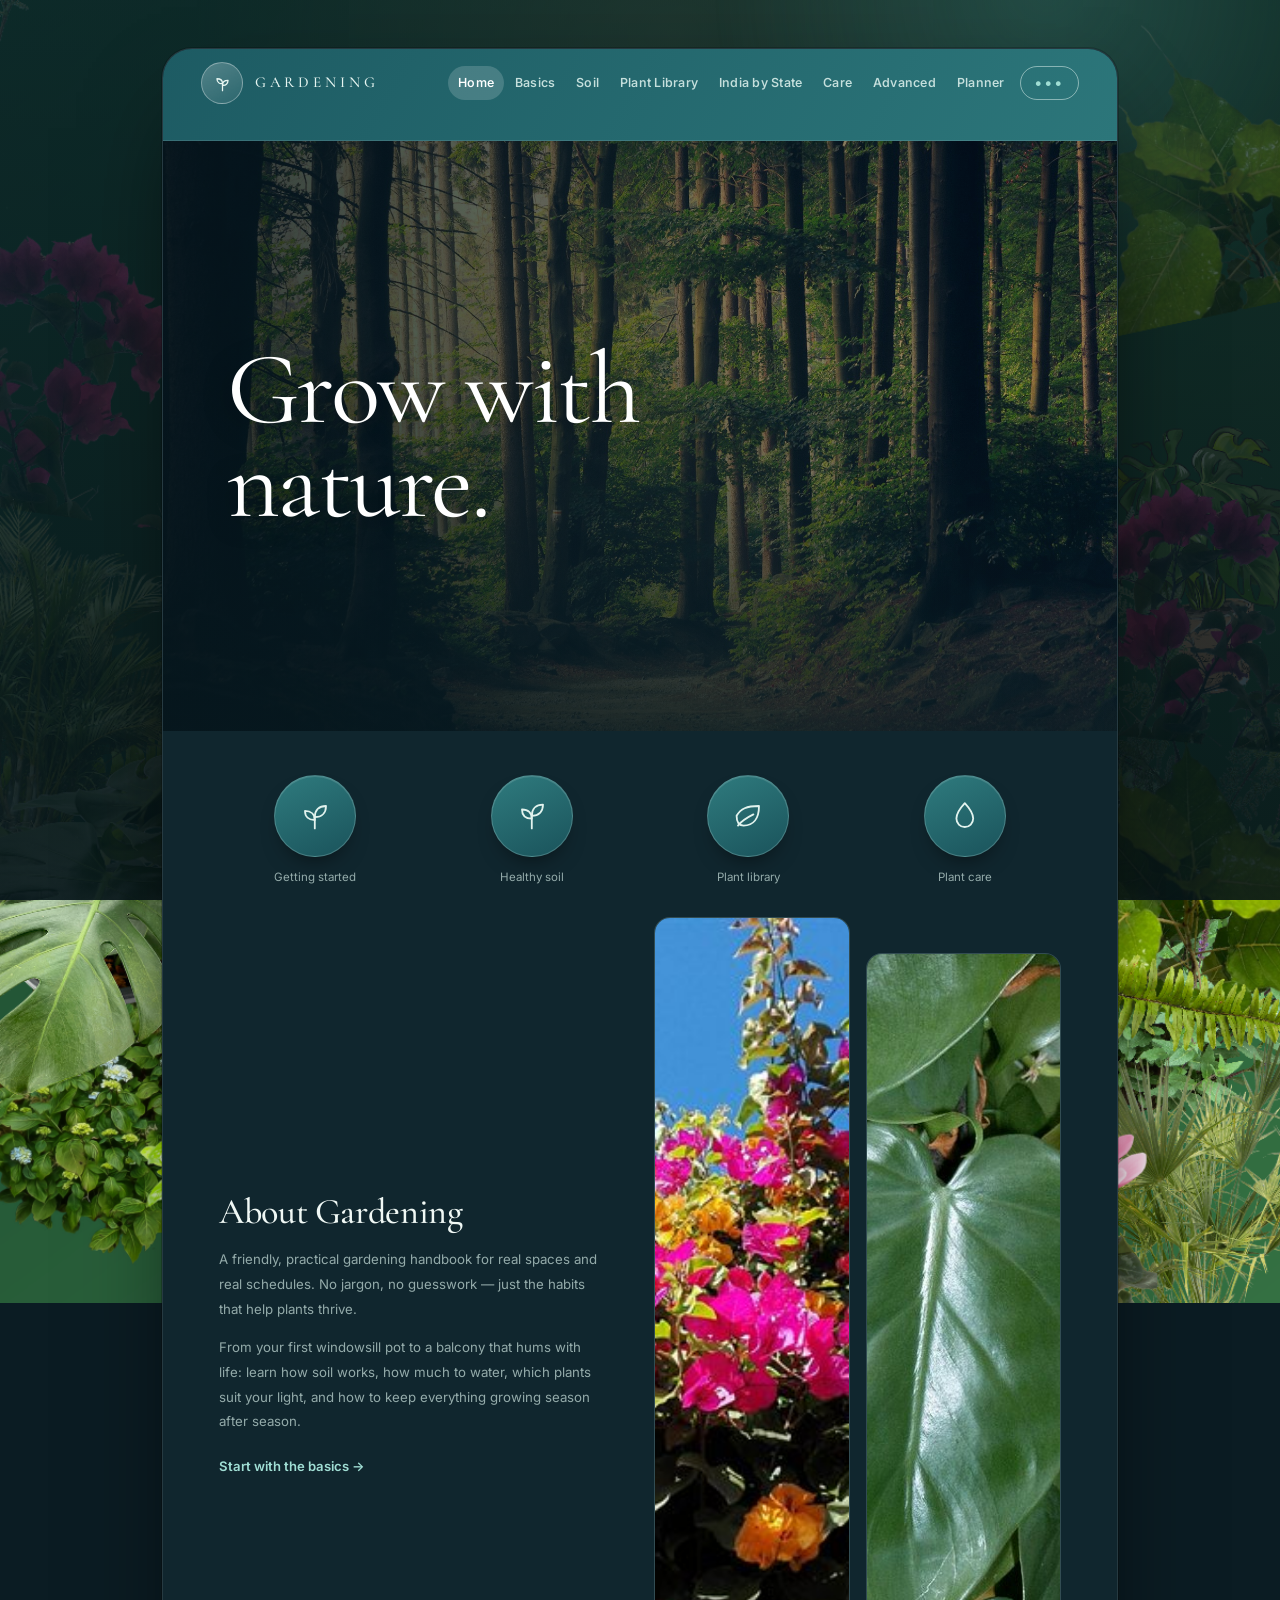
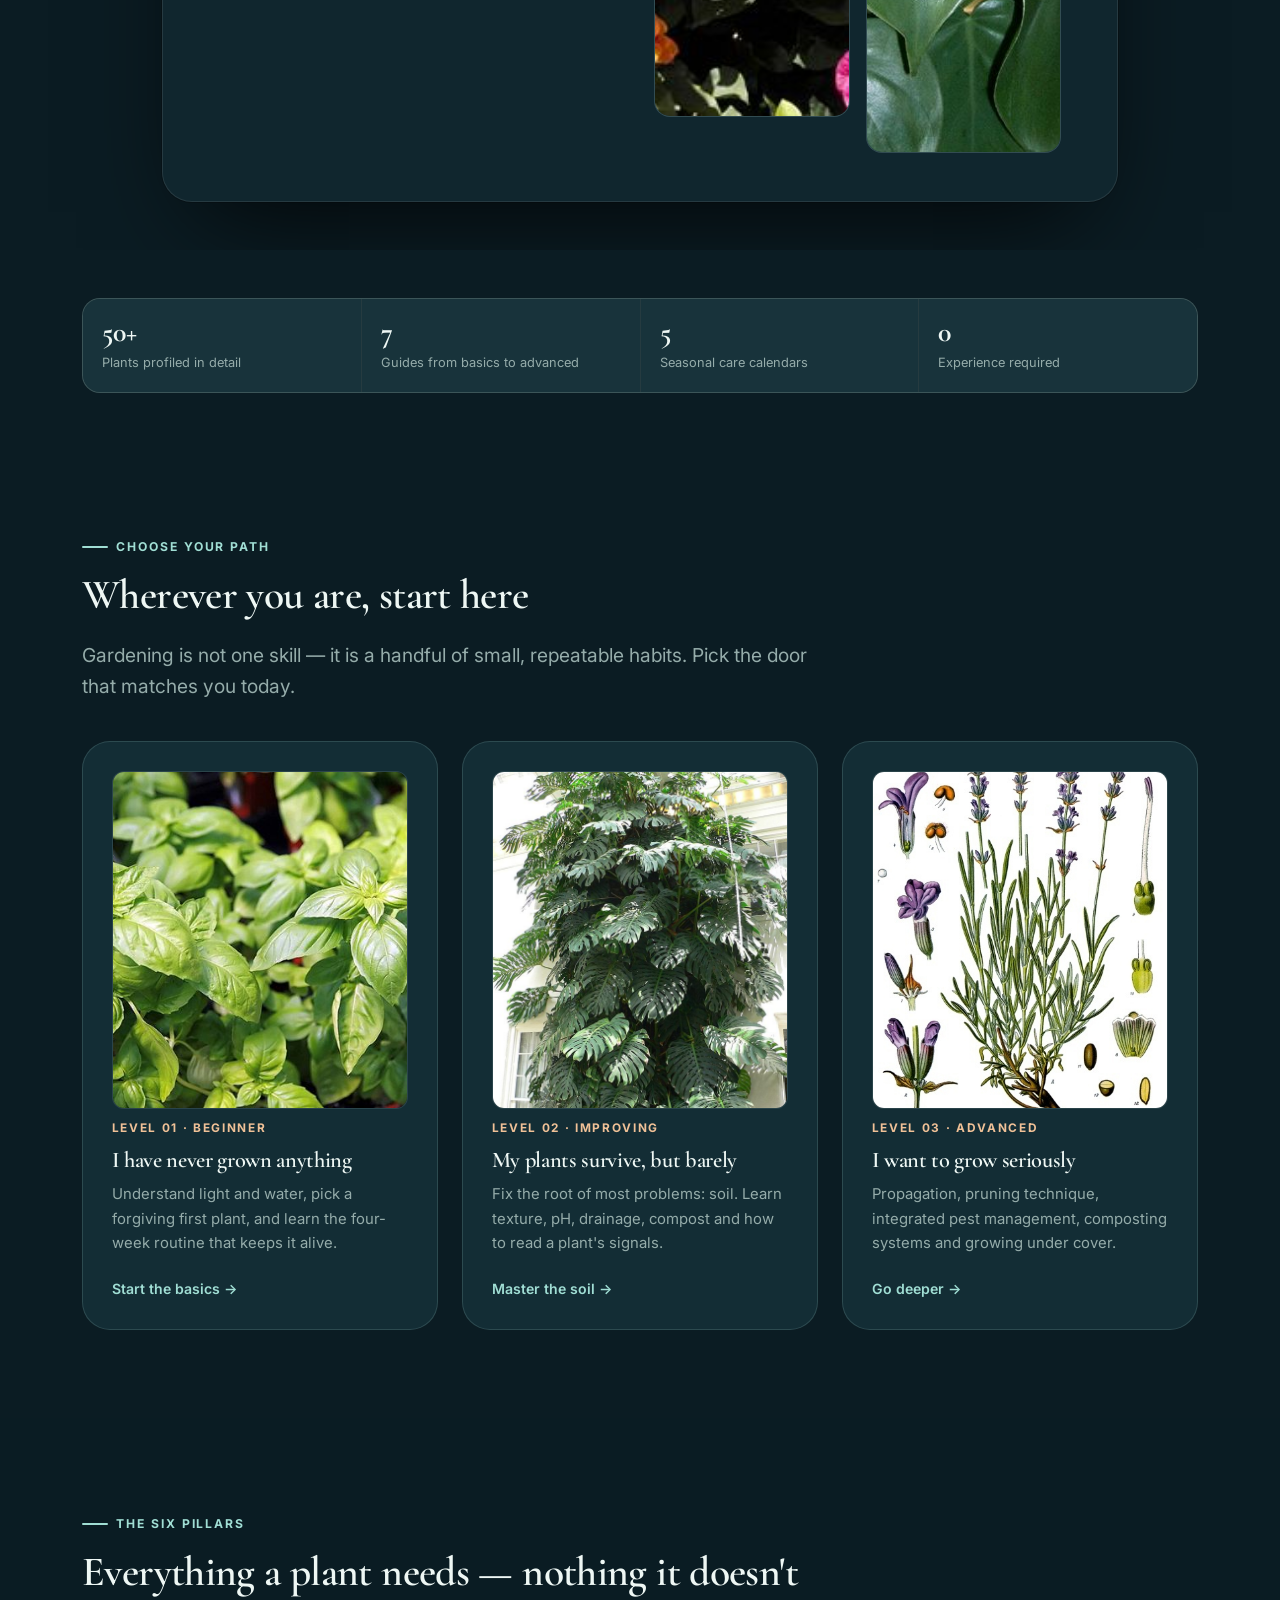
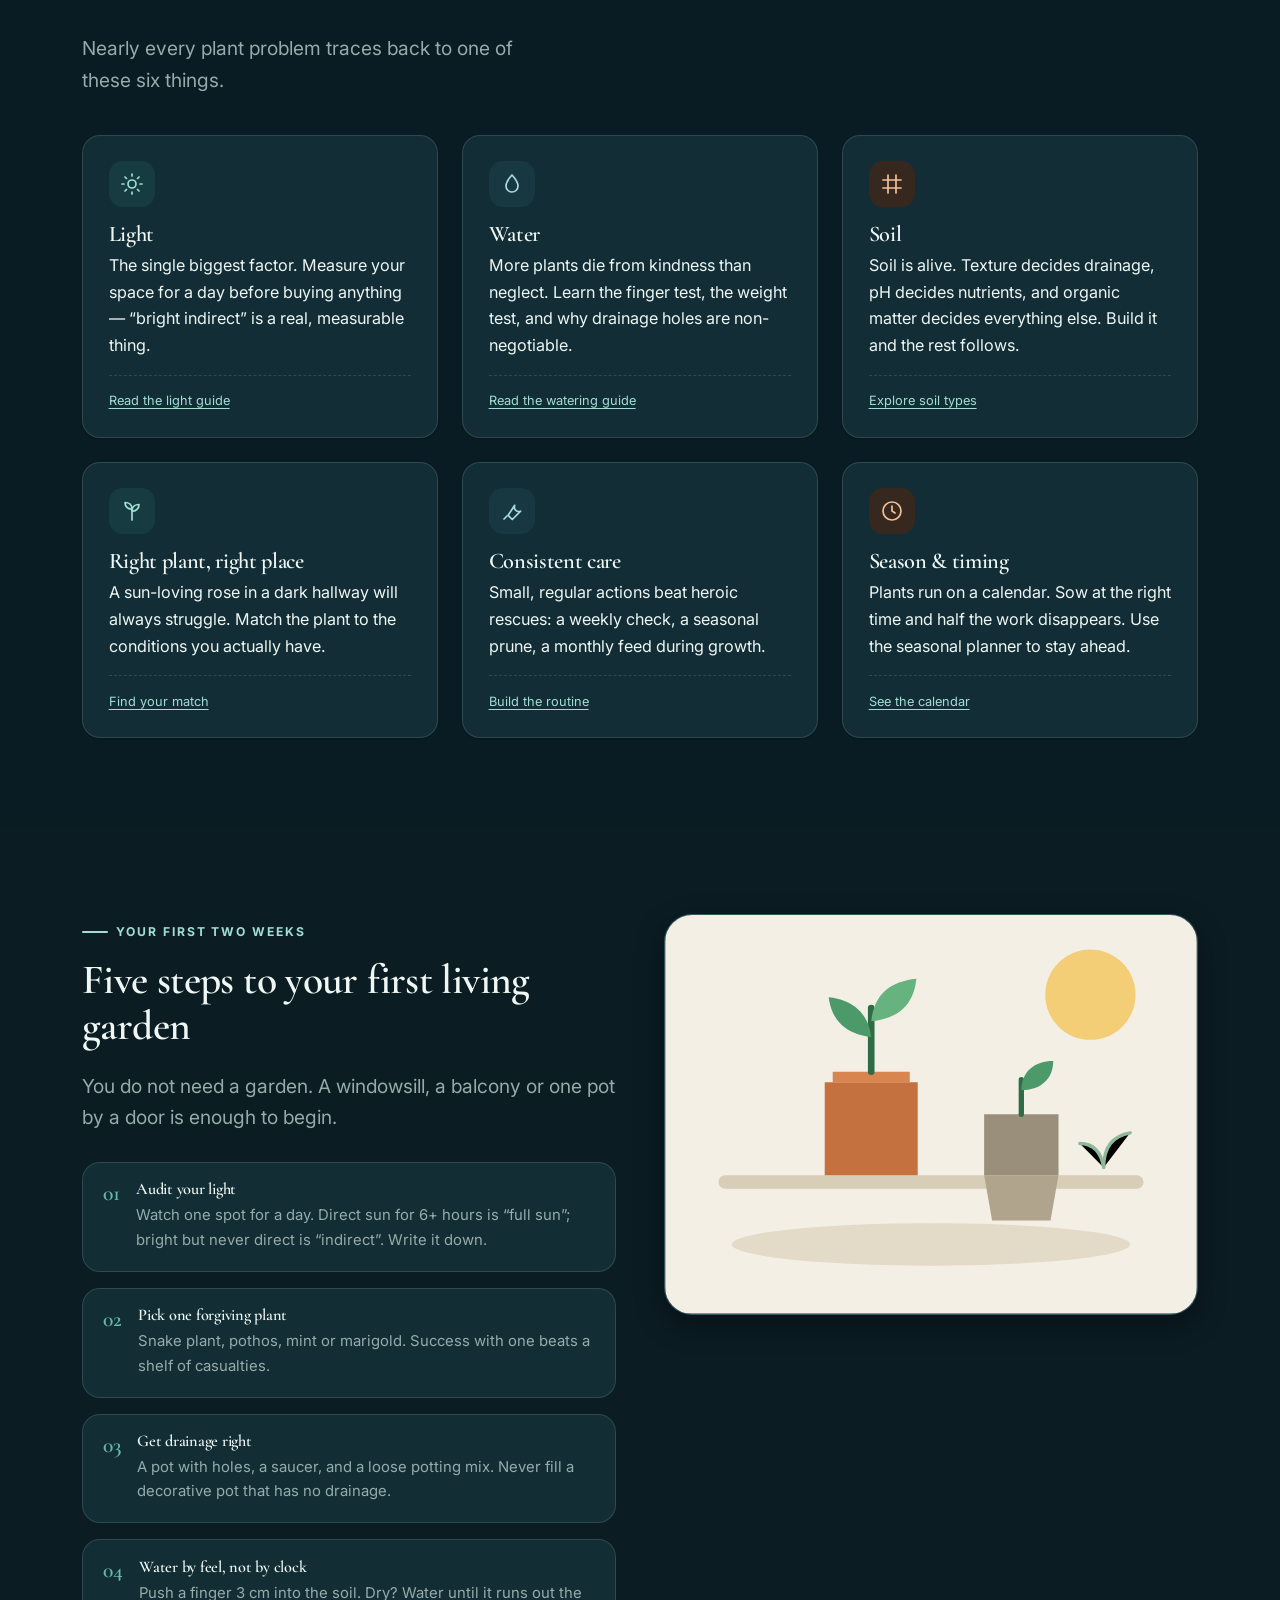
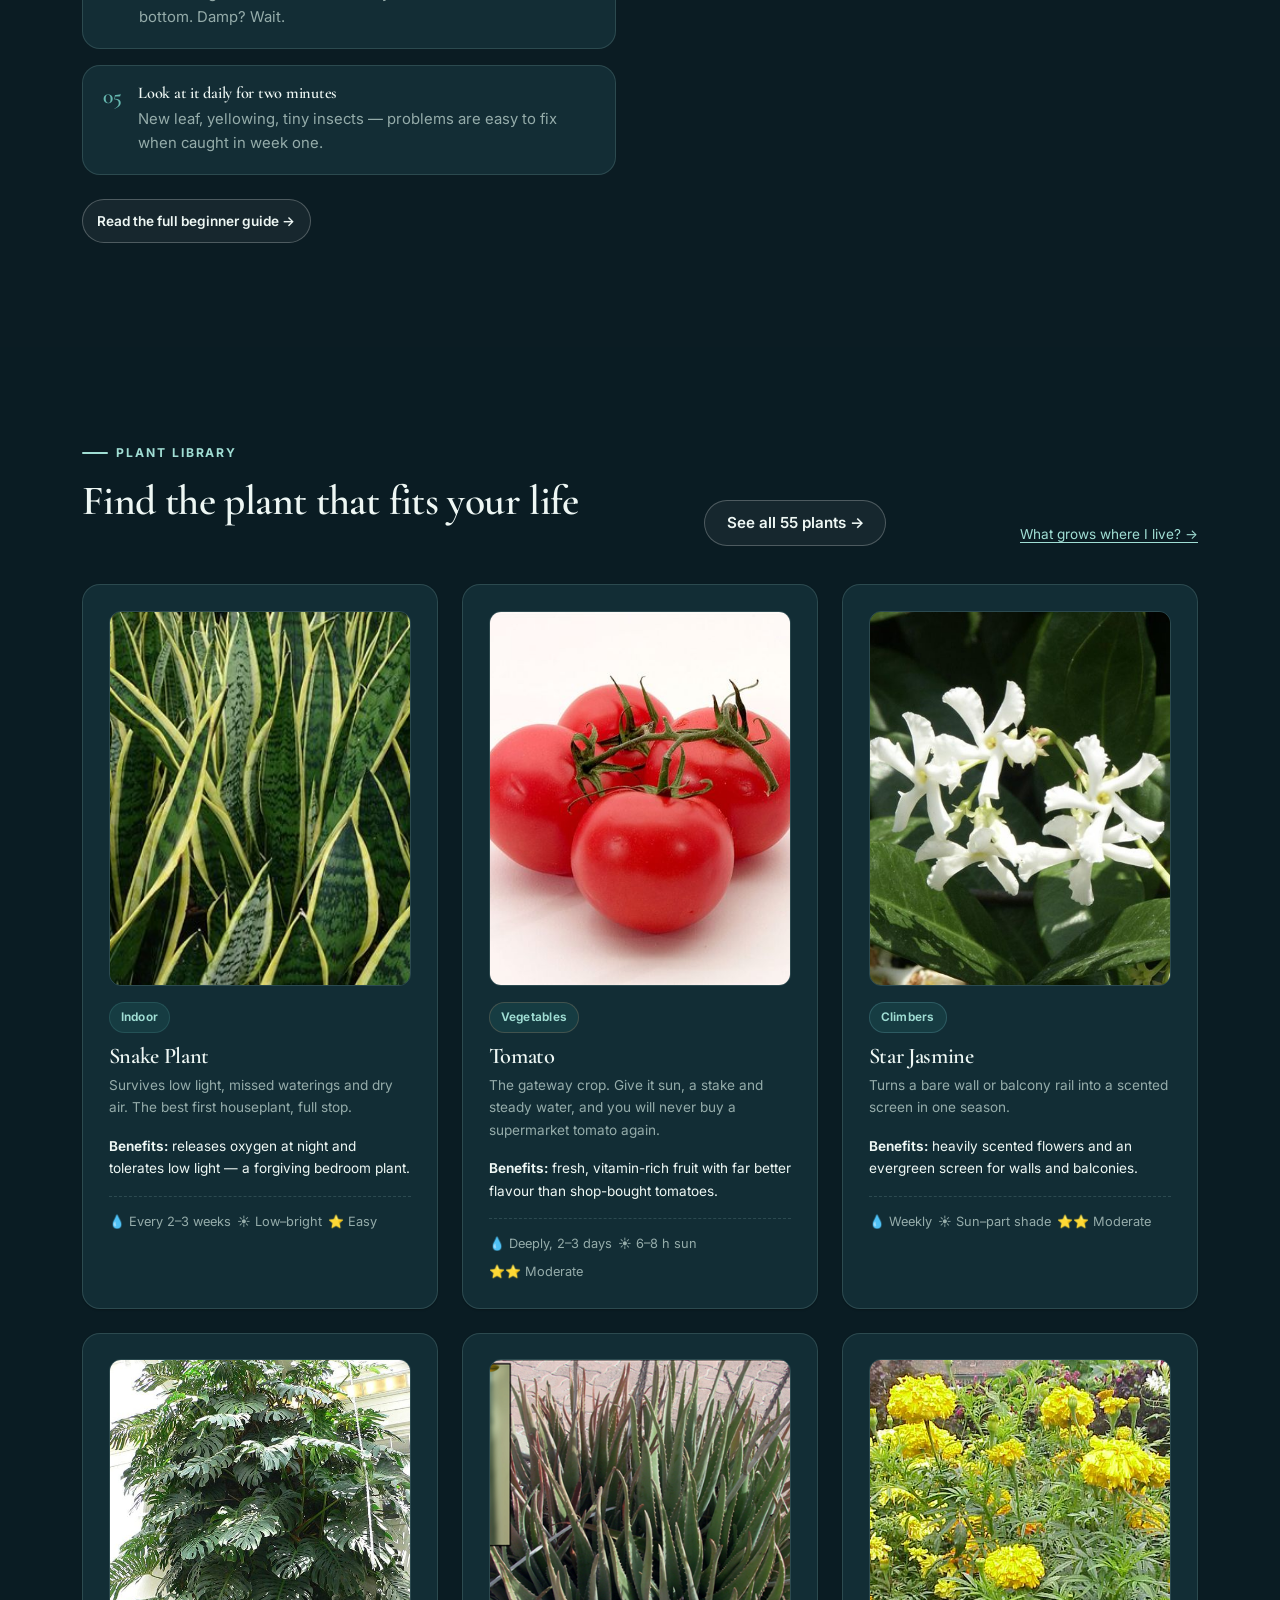
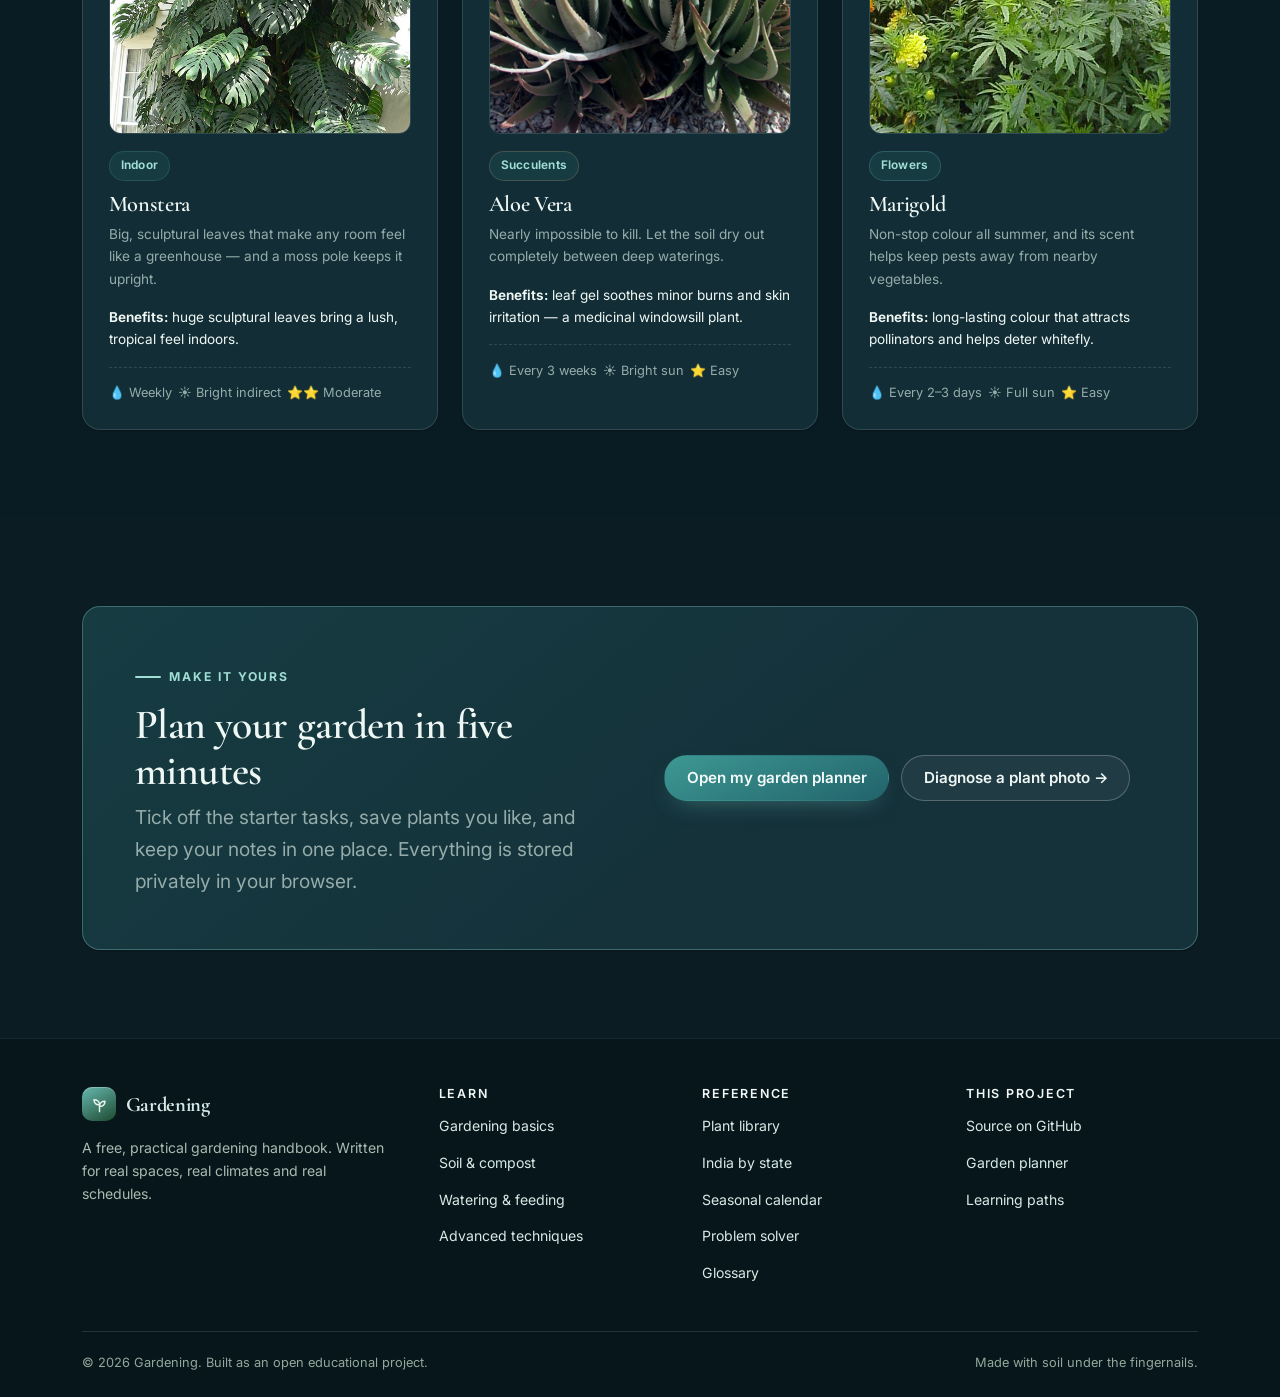
==== commit 11838acb: "Add GrowWell gardening handbook Seven guides (basics, soil, plants, care, advanced), a filterable 50" ====
--- a/index.html
+++ b/index.html
@@ -45,6 +45,7 @@
               <a href="basics.html">Basics</a>
               <a href="soil.html">Soil</a>
               <a href="plants.html">Plant Library</a>
+              <a href="india-states.html">India by State</a>
               <a href="care.html">Care</a>
               <a href="advanced.html">Advanced</a>
               <a href="planner.html">Planner</a>
@@ -427,7 +428,7 @@
       <div>
         <h3>Reference</h3>
         <ul>
-          <li><a href="plants.html">Plant library</a></li>
+          <li><a href="plants.html">Plant library</a></li><li><a href="india-states.html">India by state</a></li>
           <li><a href="care.html#calendar">Seasonal calendar</a></li>
           <li><a href="care.html#troubleshooting">Problem solver</a></li>
           <li><a href="basics.html#glossary">Glossary</a></li>
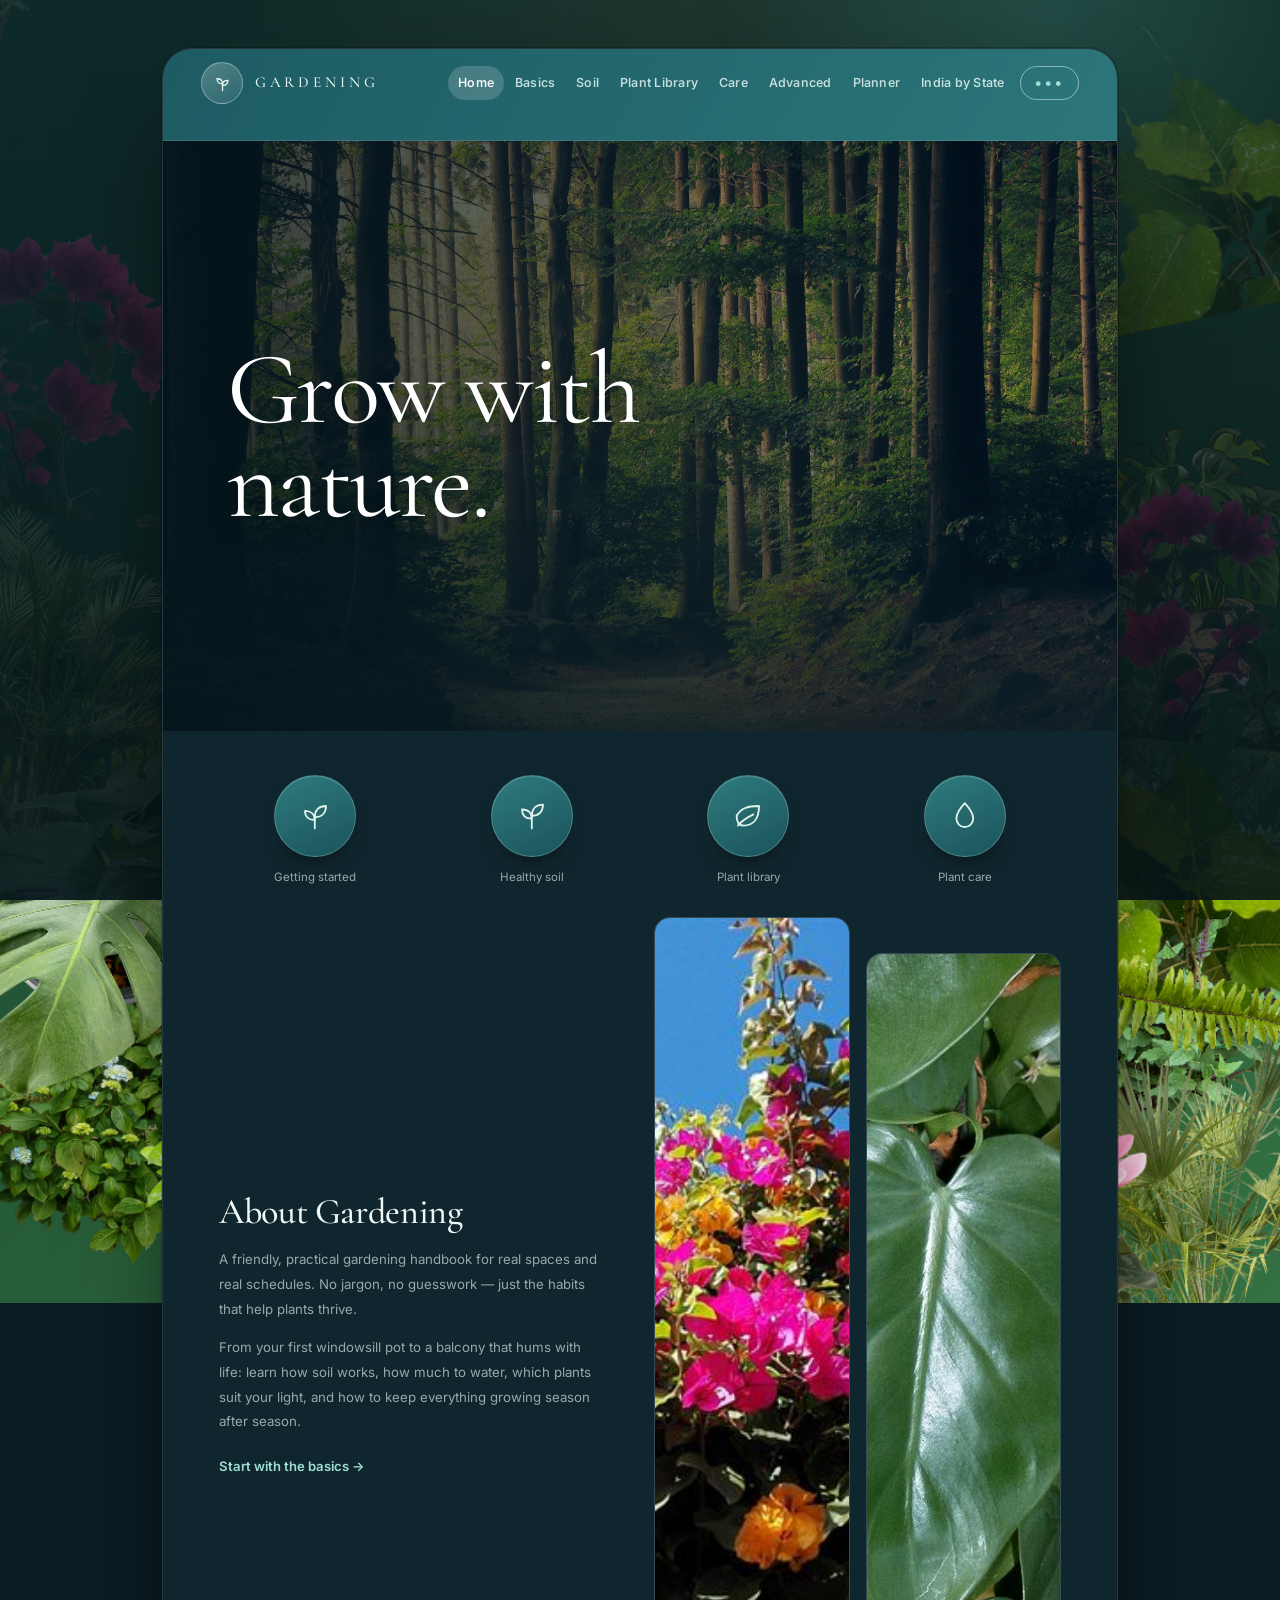
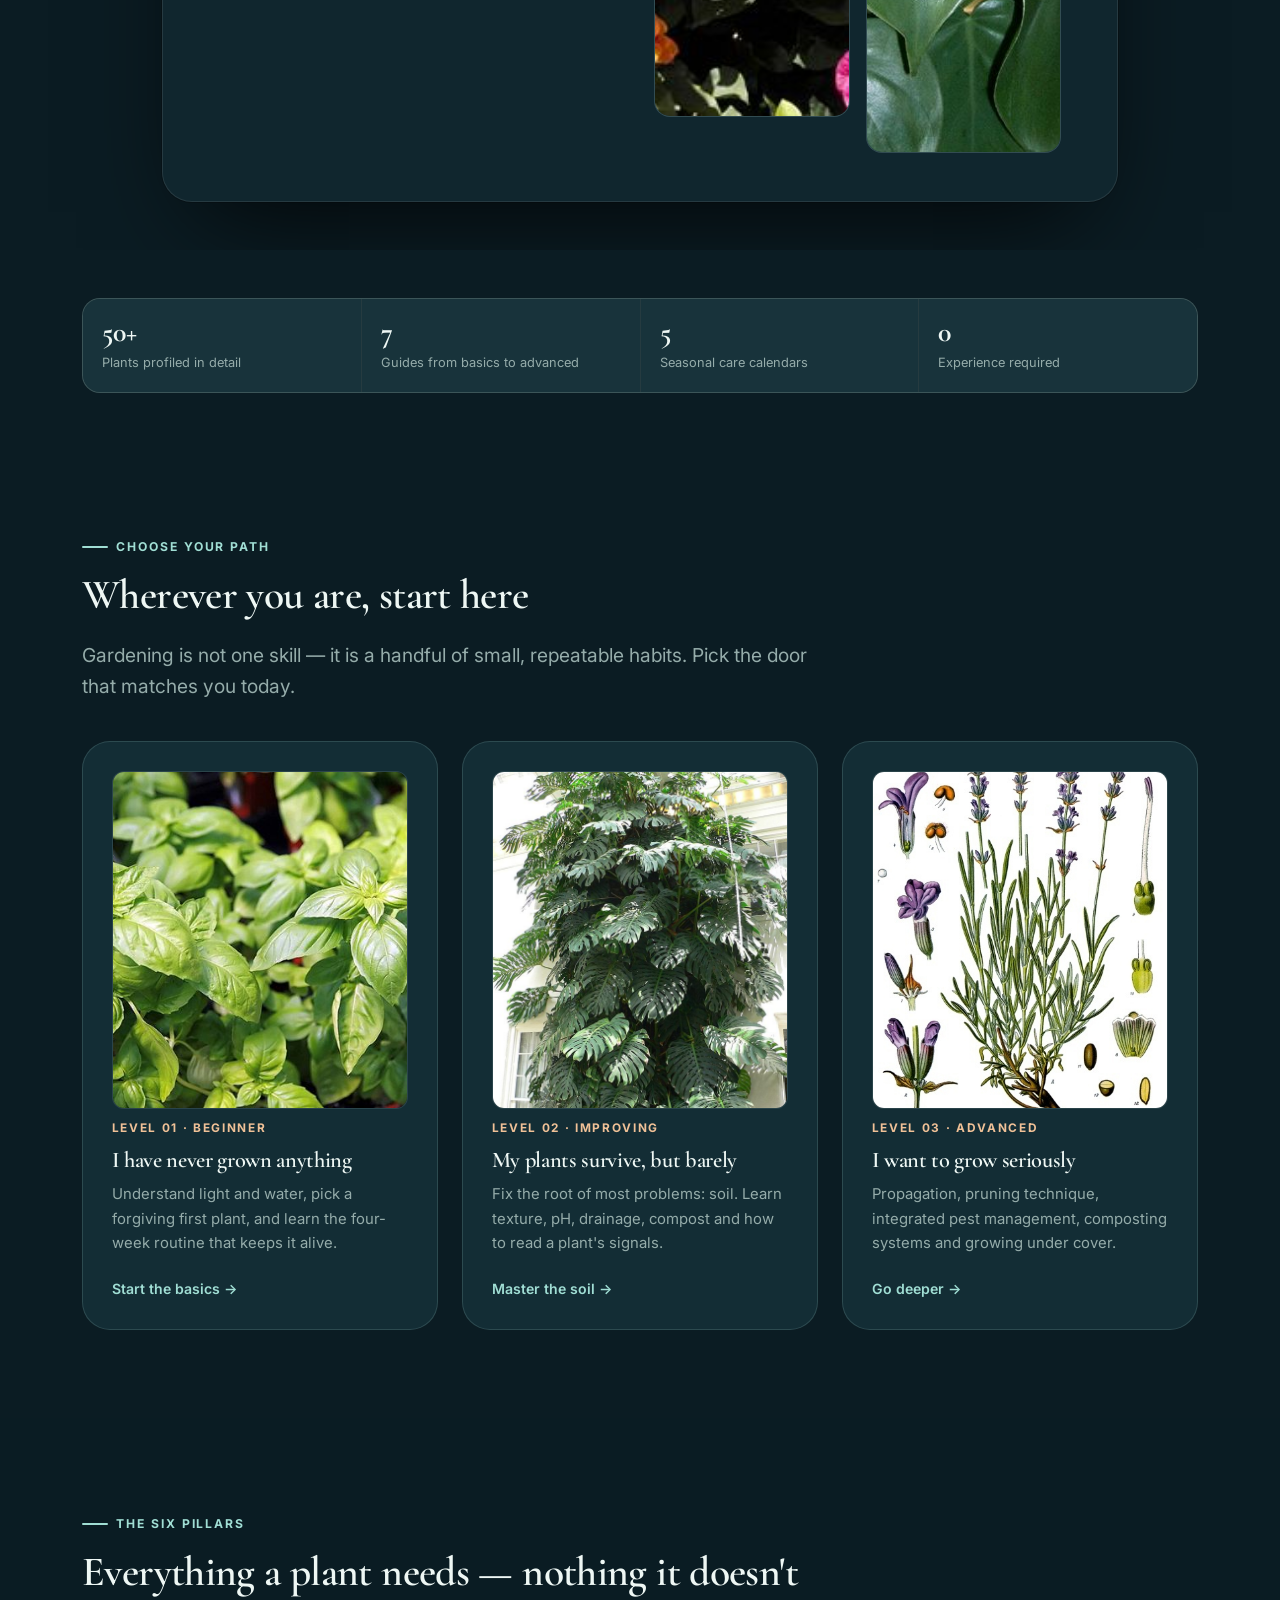
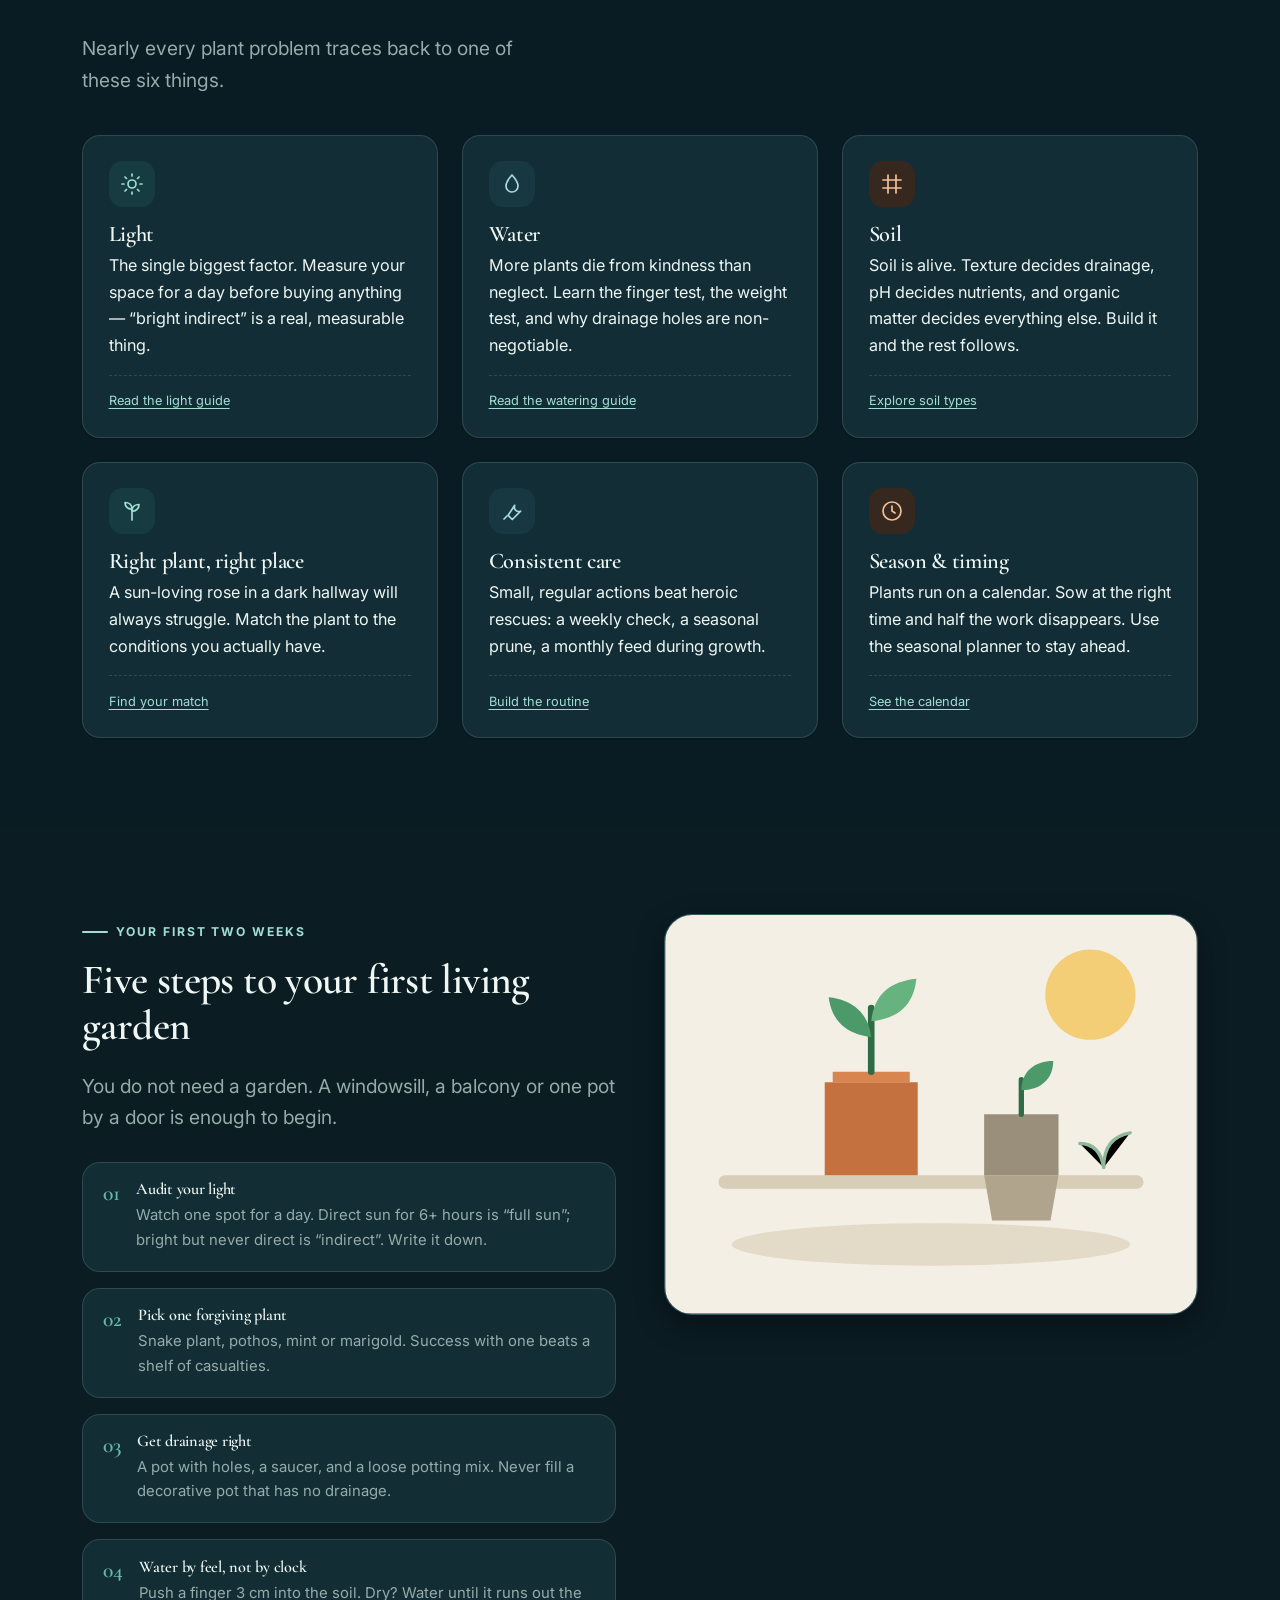
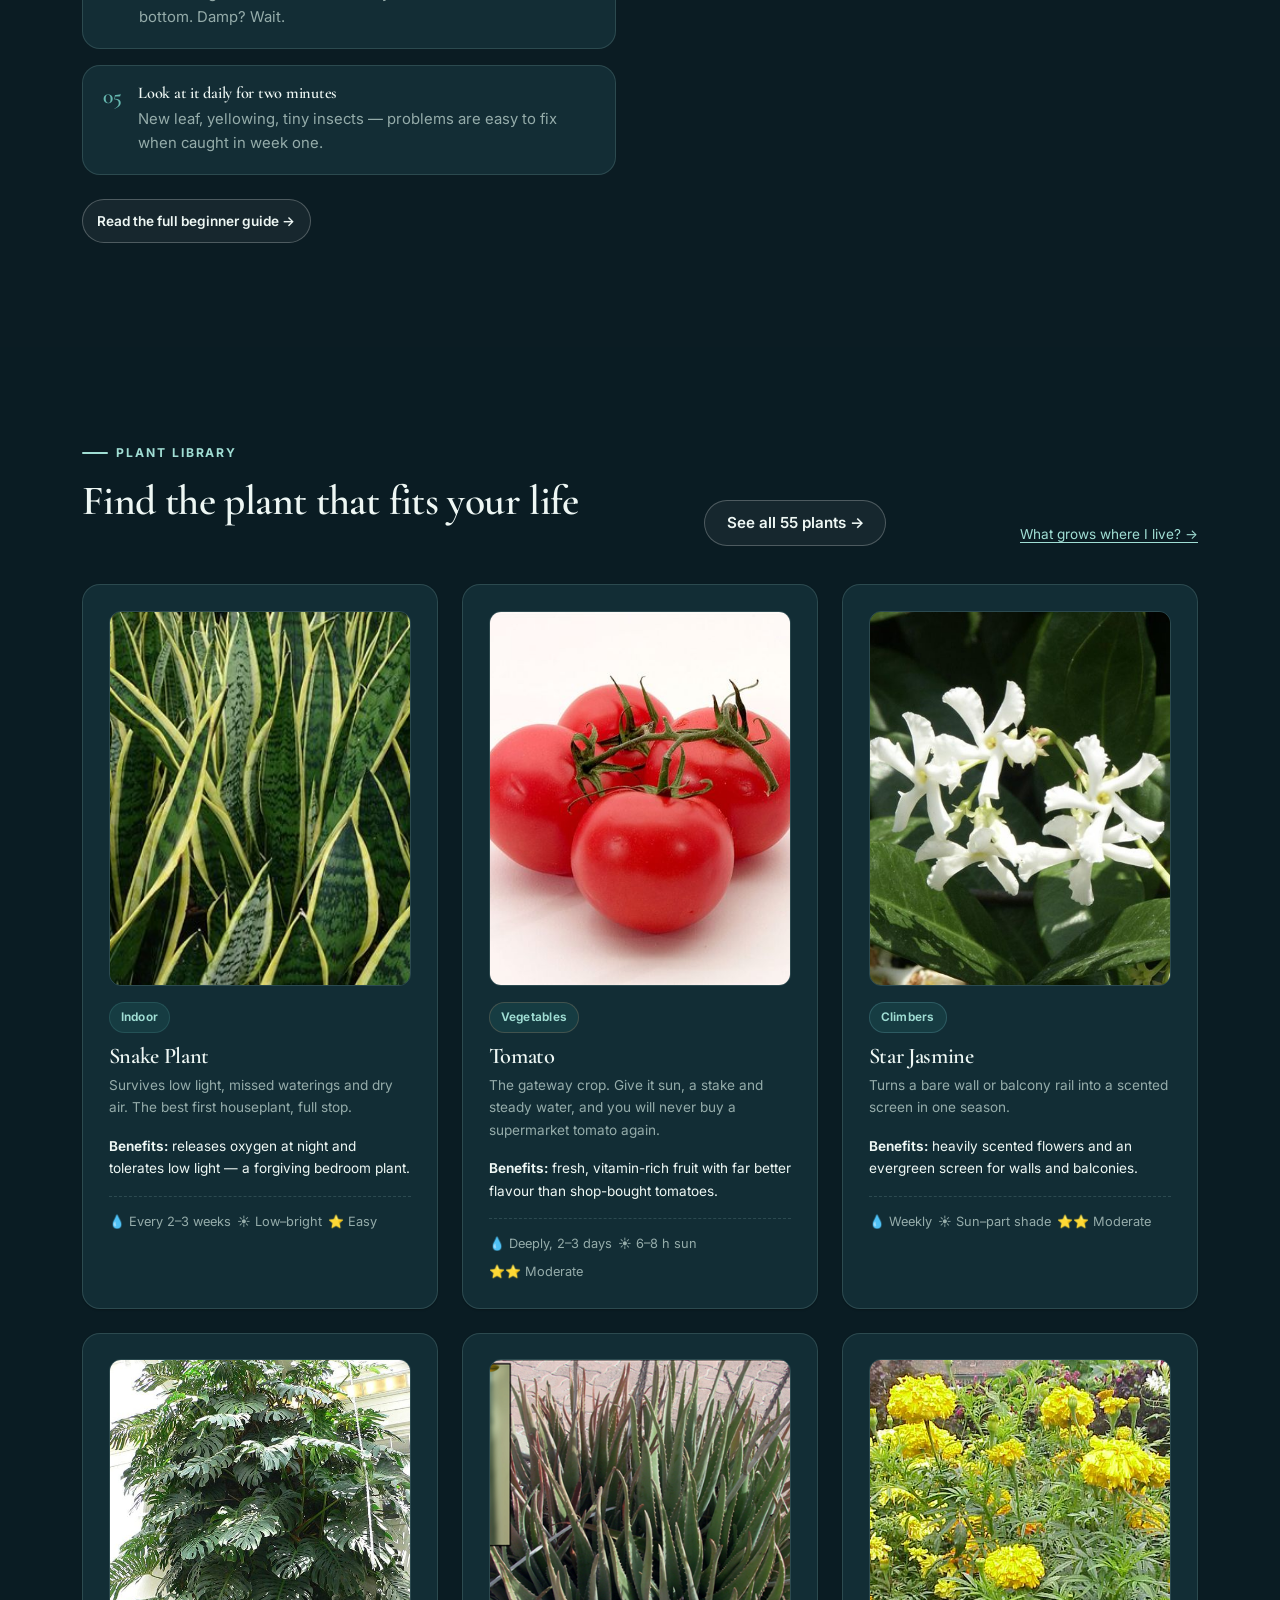
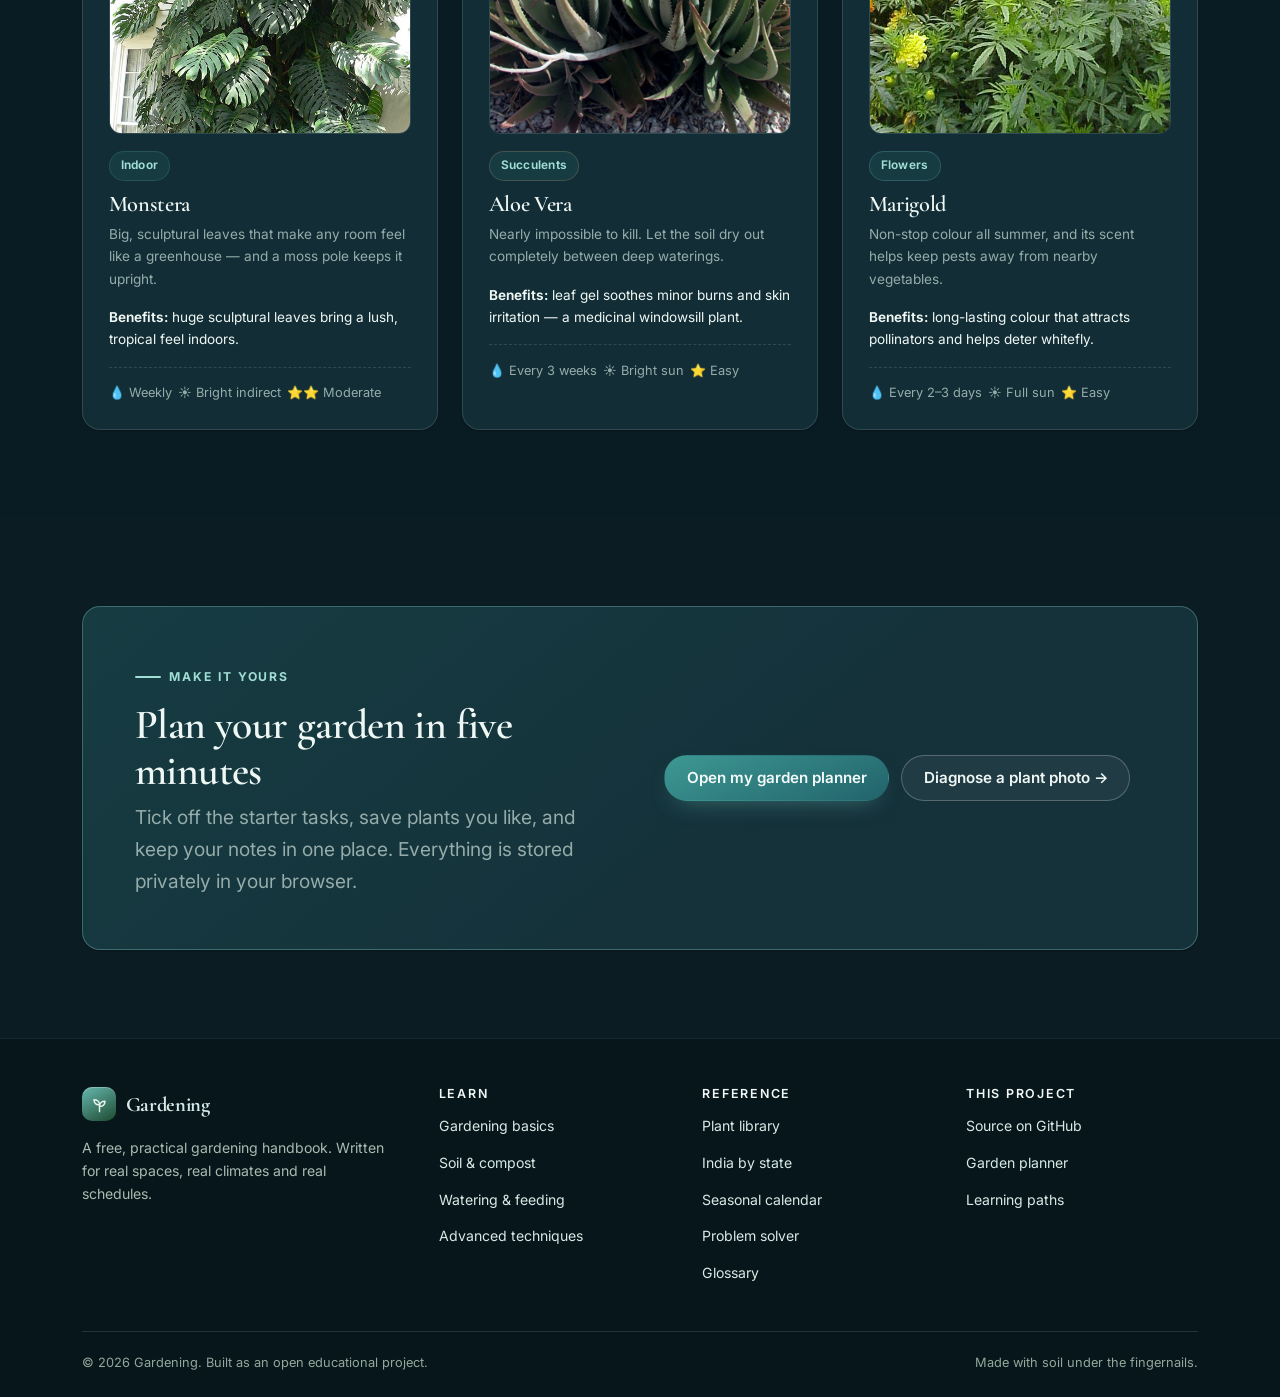
==== commit 0d49879f: "Add GrowWell gardening handbook Seven guides (basics, soil, plants, care, advanced), a filterable 50" ====
--- a/index.html
+++ b/index.html
@@ -45,10 +45,10 @@
               <a href="basics.html">Basics</a>
               <a href="soil.html">Soil</a>
               <a href="plants.html">Plant Library</a>
-              <a href="india-states.html">India by State</a>
               <a href="care.html">Care</a>
               <a href="advanced.html">Advanced</a>
               <a href="planner.html">Planner</a>
+              <a href="india-states.html">India by State</a>
             </nav>
 
             <div class="header__tools">
--- a/assets/css/jungle.css
+++ b/assets/css/jungle.css
@@ -450,4 +450,11 @@
 
 @media (prefers-reduced-motion: reduce) {
   .jungle-cat__icon { transition: none; }
-}
+}
+
+/* Active filter chips need a dark background for readable white text */
+body.jungle-home .chip[aria-pressed="true"] {
+  background: #0c5c59;
+  border-color: #0c5c59;
+  color: #ffffff;
+}
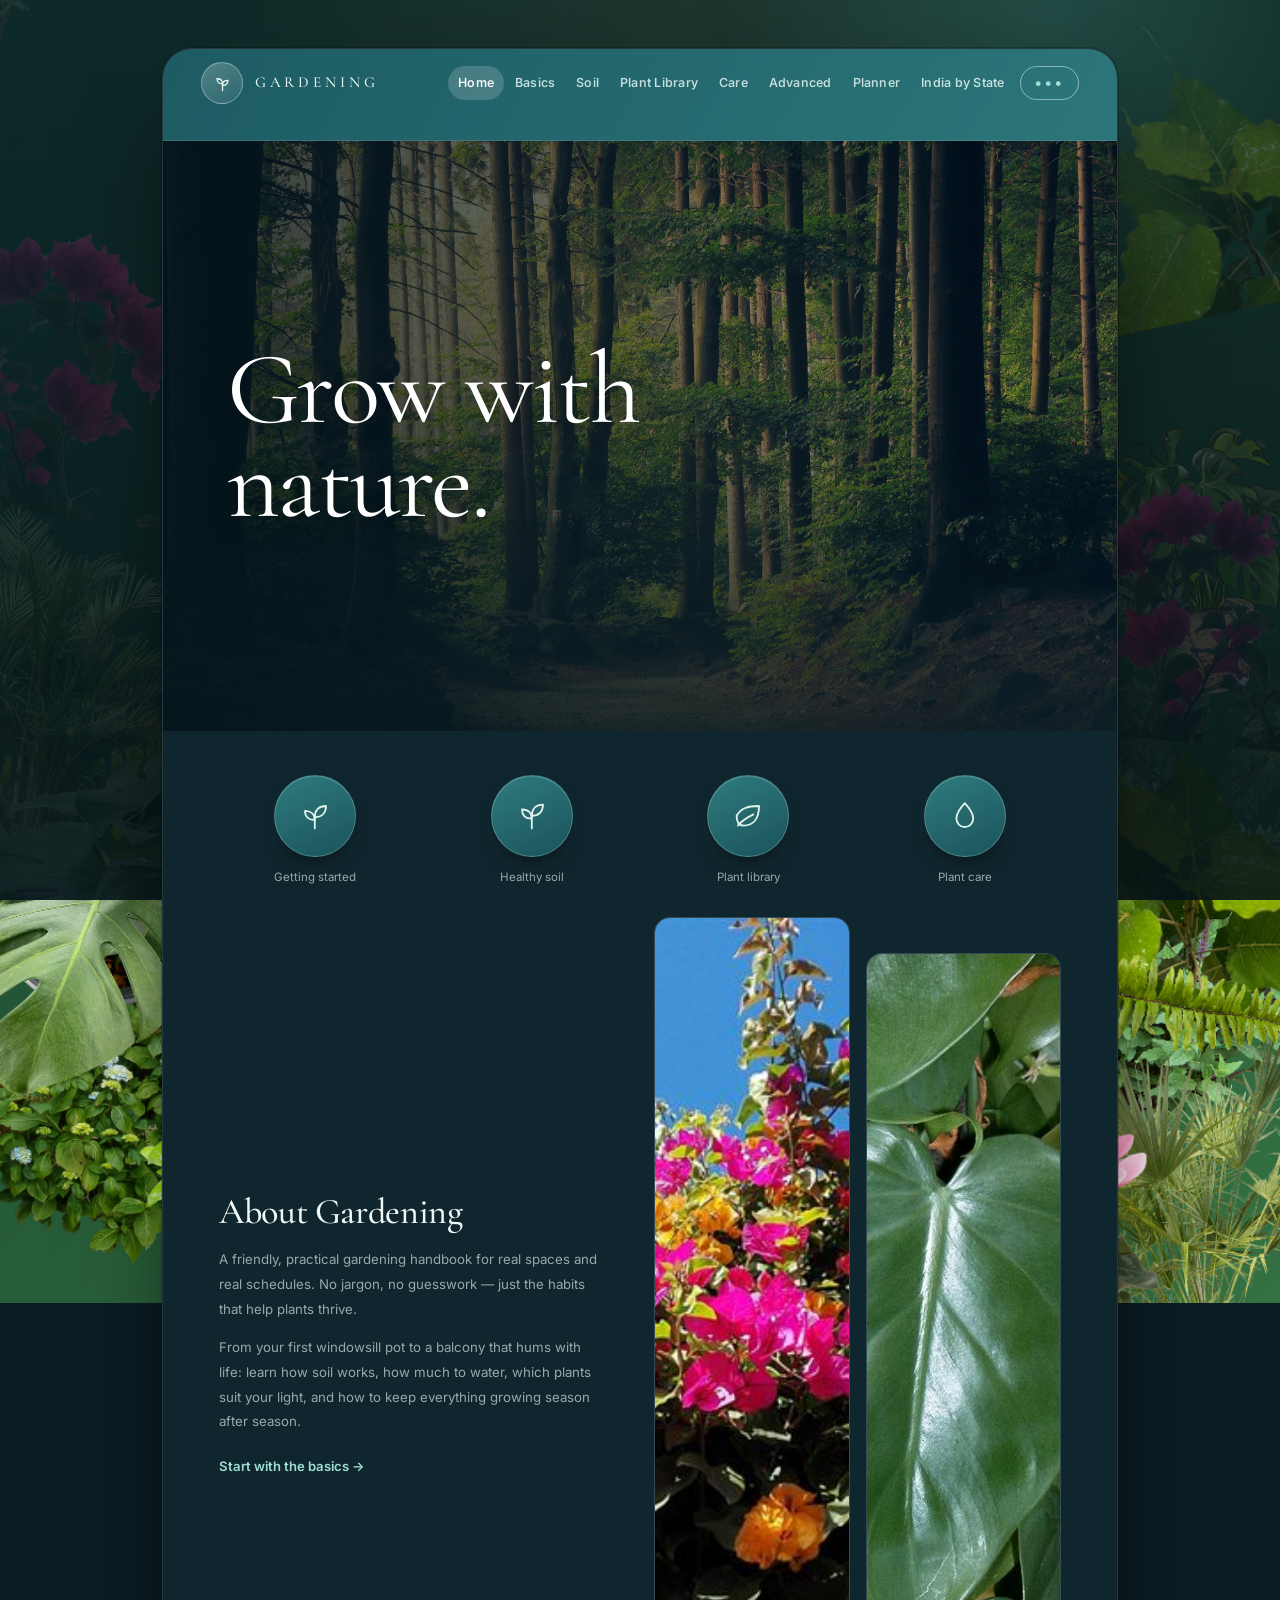
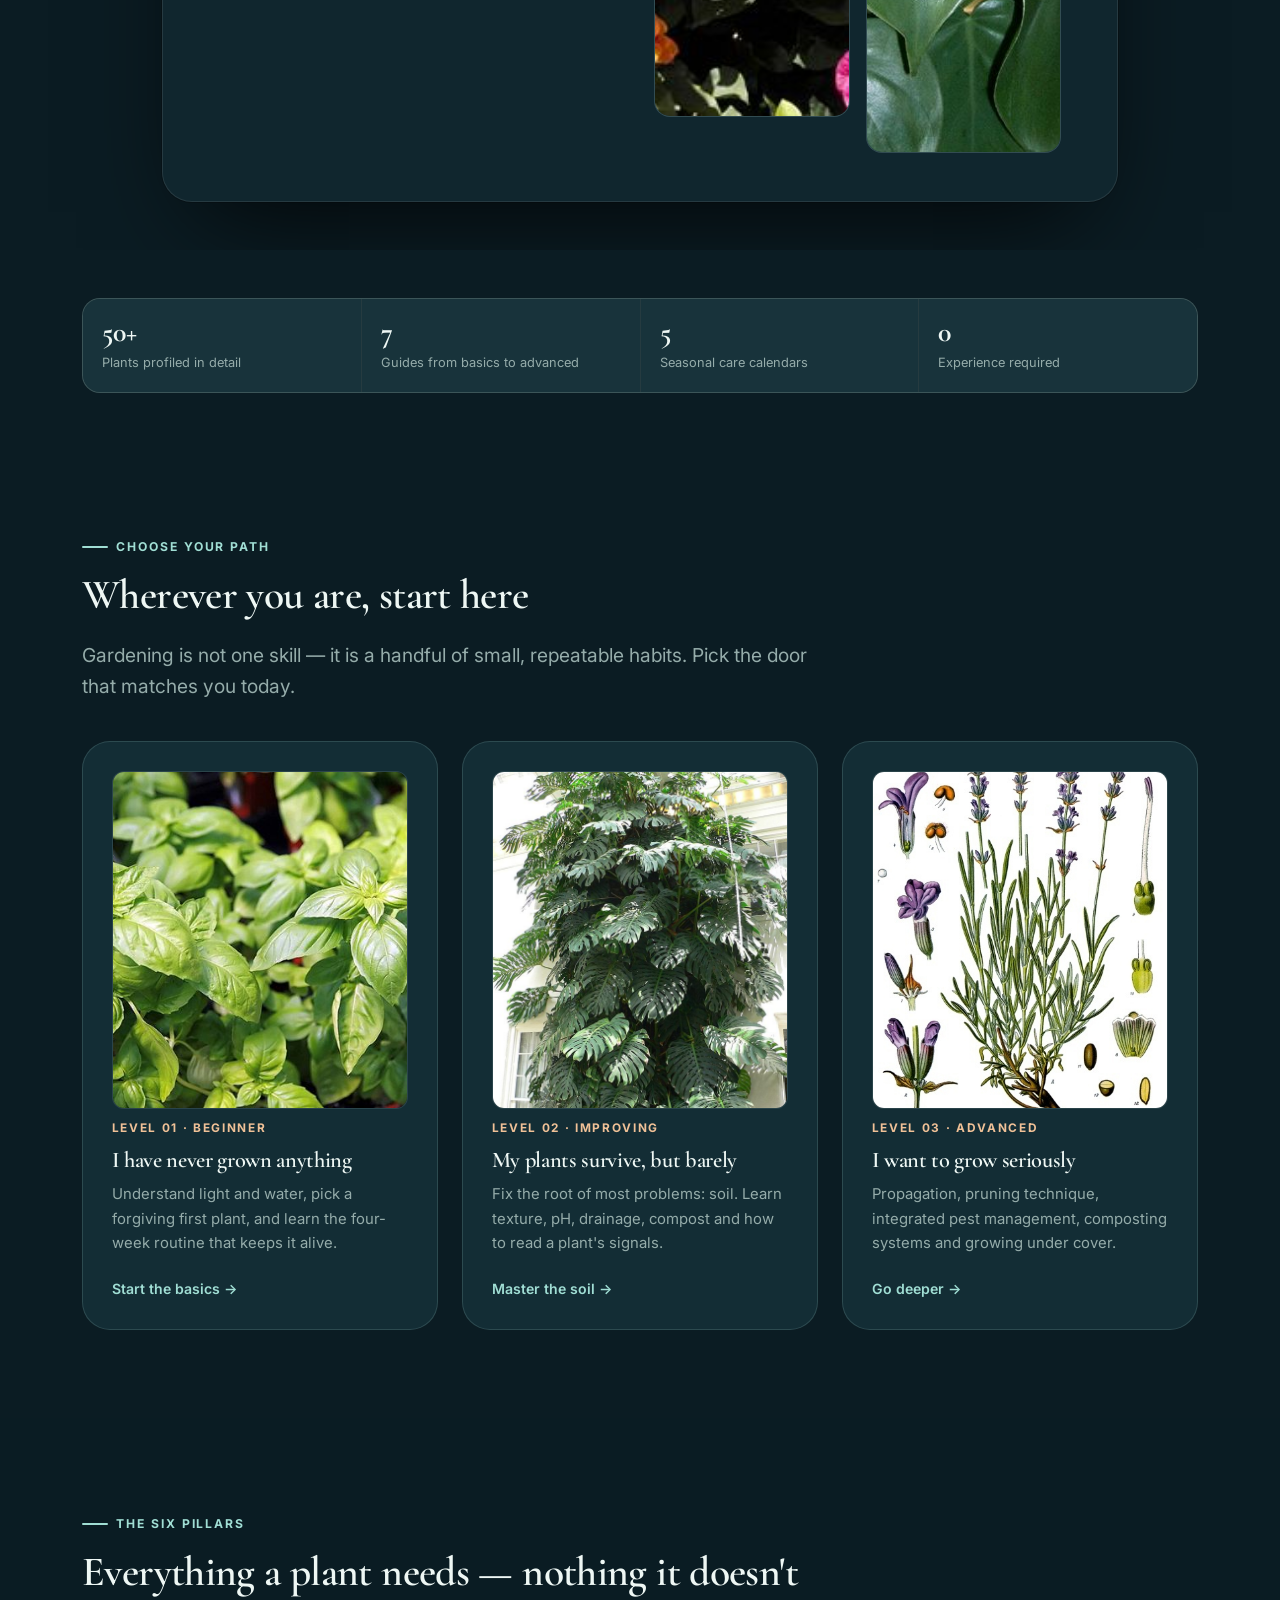
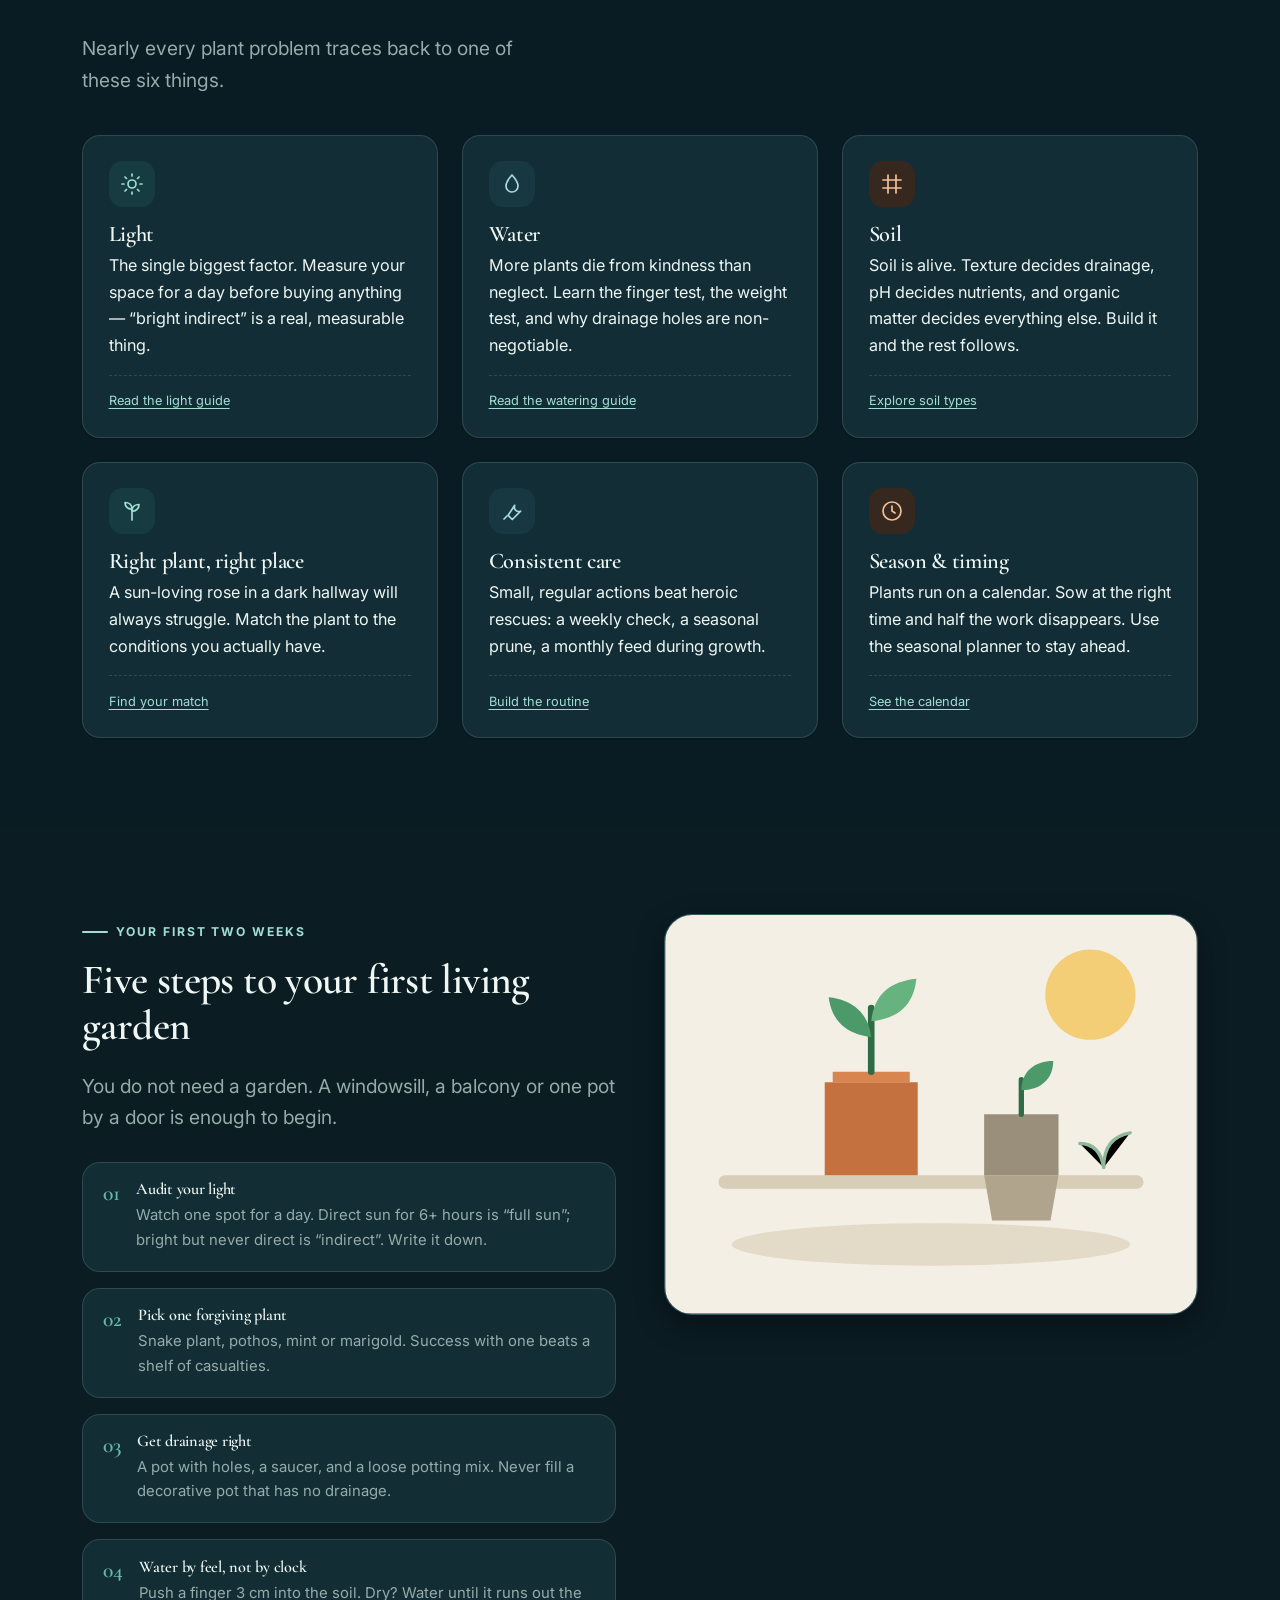
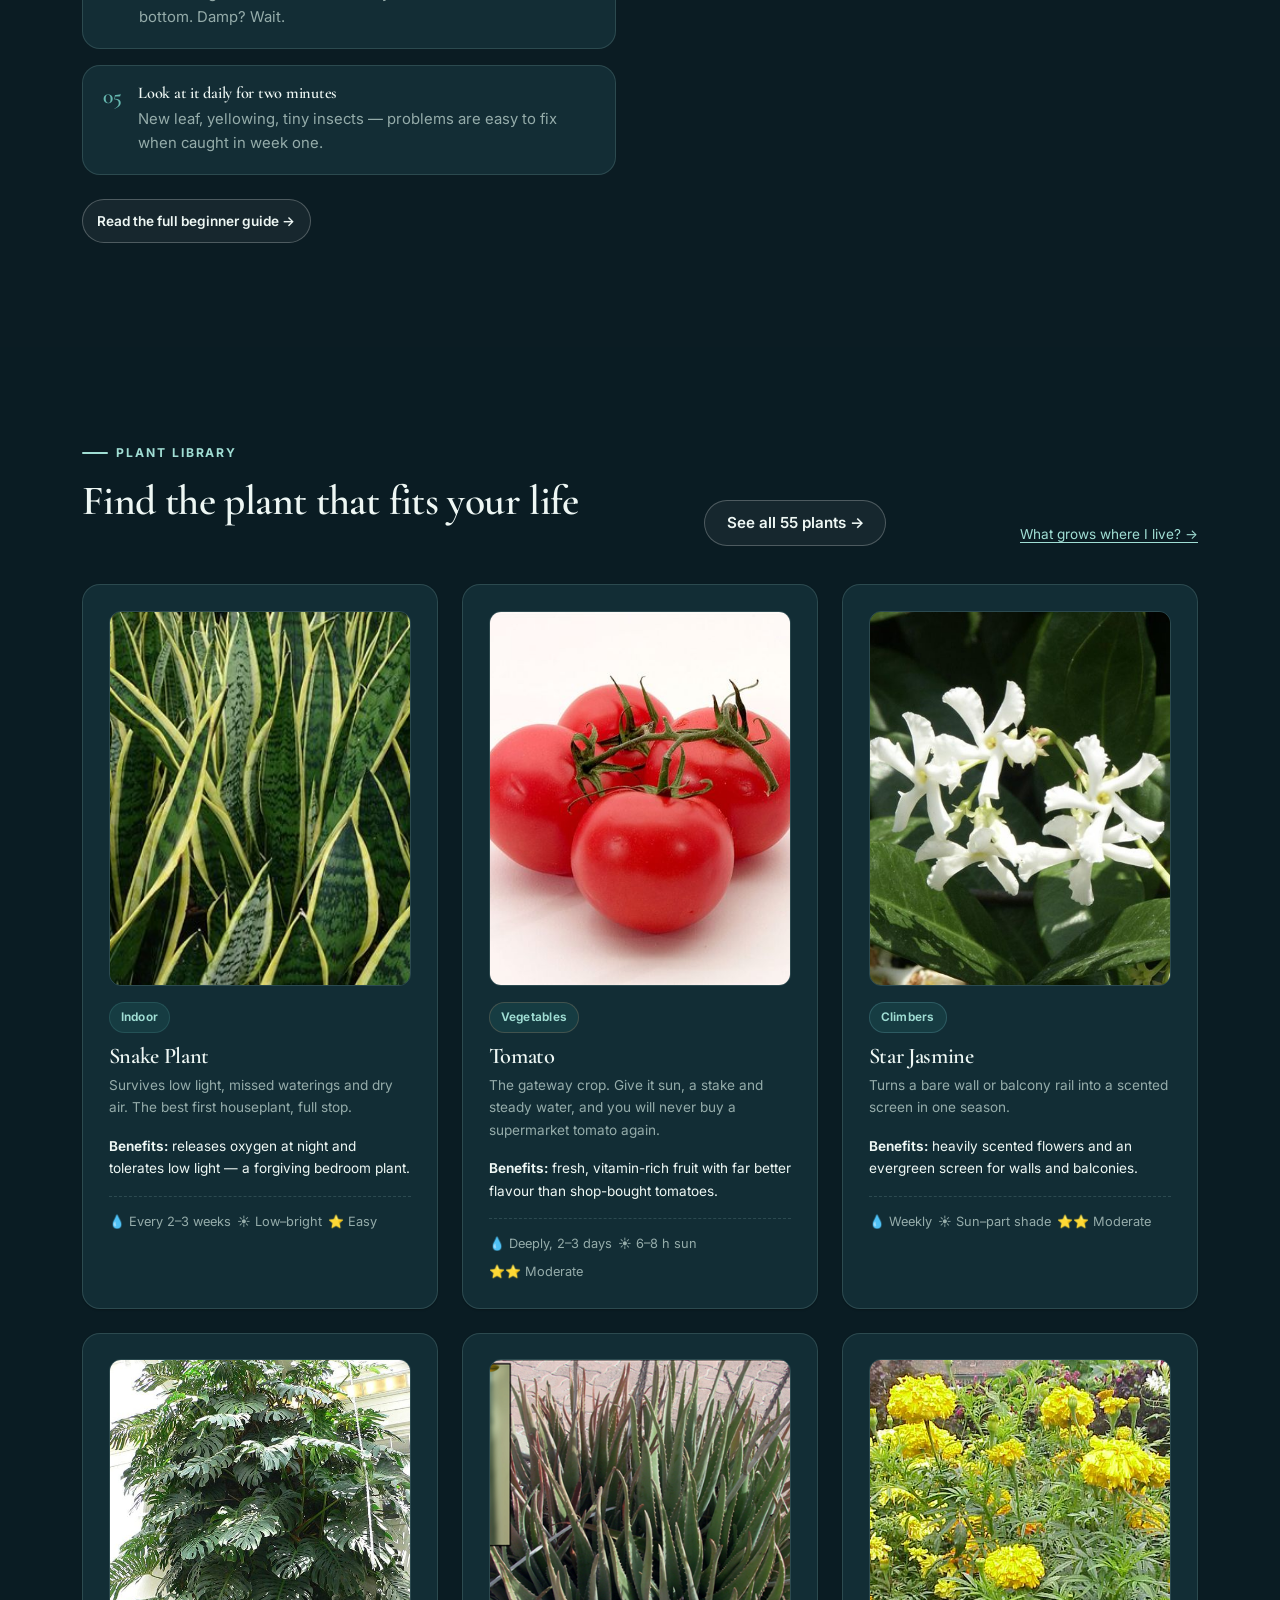
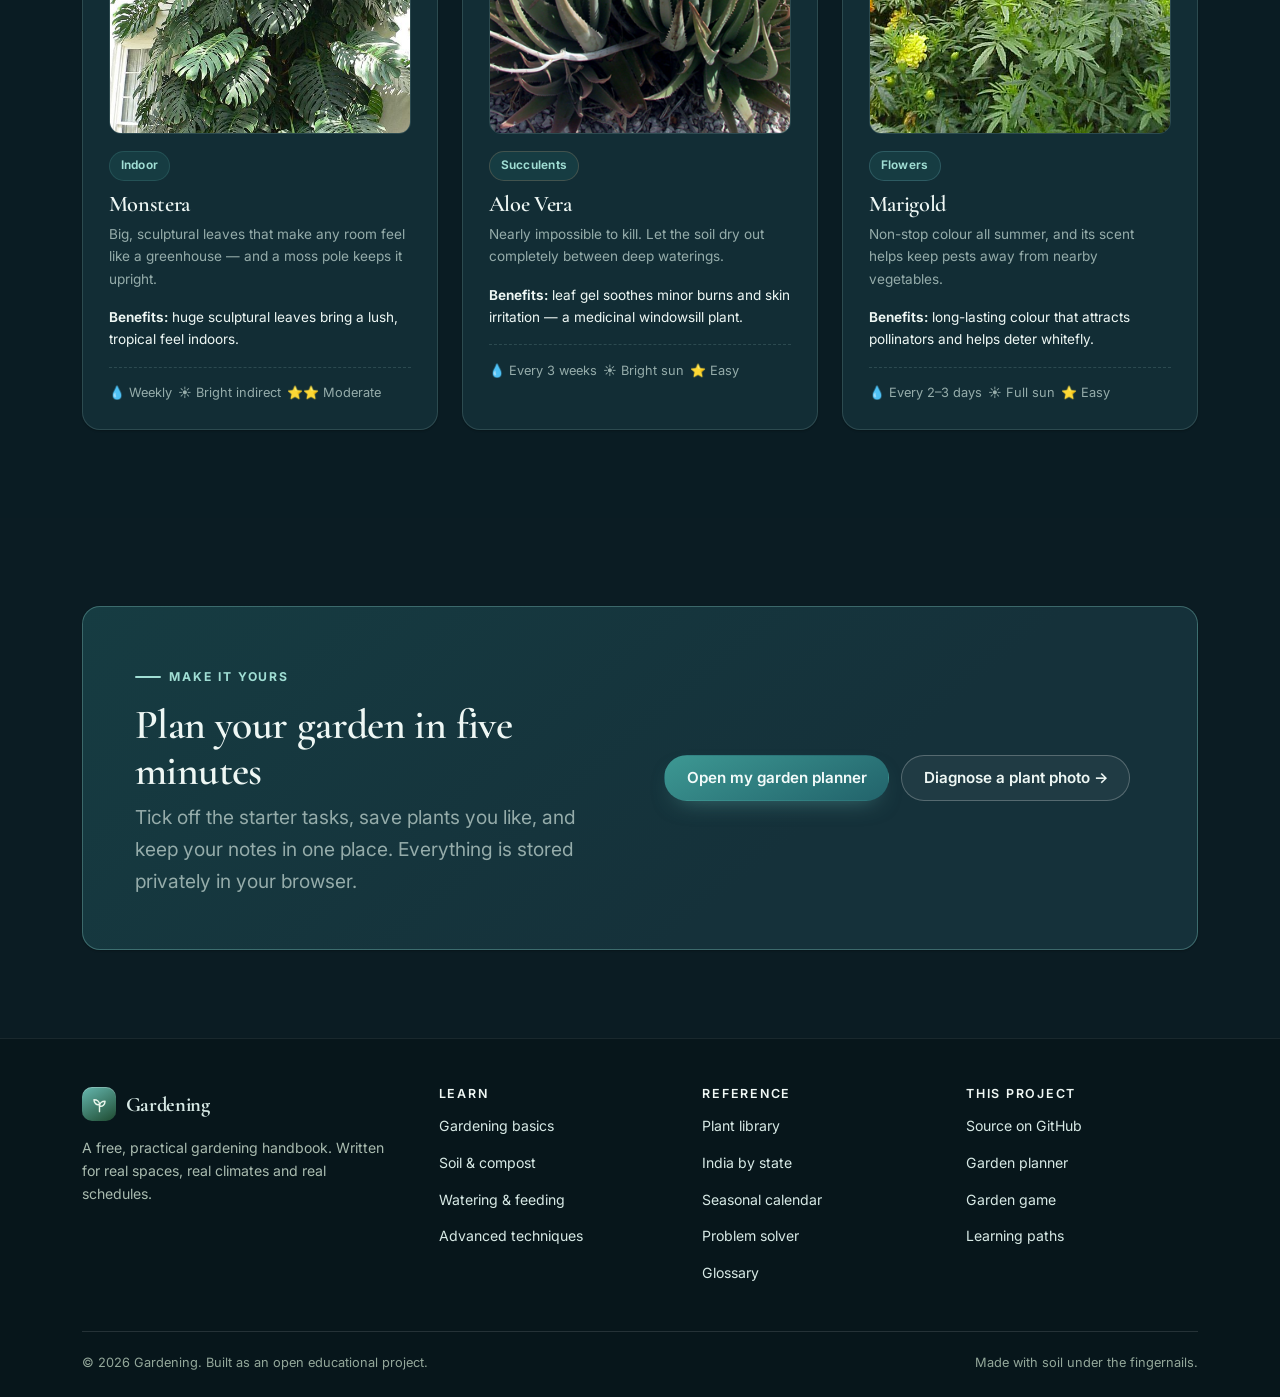
==== commit 1bb2efad: "Add GrowWell gardening handbook Seven guides (basics, soil, plants, care, advanced), a filterable 50" ====
--- a/index.html
+++ b/index.html
@@ -439,6 +439,7 @@
         <ul>
           <li><a href="https://github.com/uday17/garden-guide">Source on GitHub</a></li>
           <li><a href="planner.html">Garden planner</a></li>
+<li><a href="garden-game.html">Garden game</a></li>
           <li><a href="index.html#paths">Learning paths</a></li>
         </ul>
       </div>
--- a/assets/css/style.css
+++ b/assets/css/style.css
@@ -979,6 +979,28 @@
   gap: .5rem; margin-top: .3rem;
 }
 
+/* ---------- State plant photos ---------- */
+.state-pair {
+  display: grid; grid-template-columns: 1fr 1fr;
+  gap: .7rem; margin-top: .9rem;
+}
+.state-plant { min-width: 0; }
+.state-plant__label {
+  display: block; font-size: .66rem; font-weight: 650;
+  text-transform: uppercase; letter-spacing: .1em;
+  color: var(--muted); margin-bottom: .3rem;
+}
+.state-plant img, .state-plant__fallback {
+  display: block; width: 100%; aspect-ratio: 4 / 3;
+  object-fit: cover; border-radius: 10px;
+  border: 1px solid var(--line); background: var(--bg-tint);
+}
+.state-plant__fallback { display: grid; place-items: center; font-size: 2rem; }
+.state-plant b {
+  display: block; margin-top: .35rem;
+  font-size: .82rem; line-height: 1.3; color: var(--ink);
+}
+
 /* ---------- Small-screen ergonomics ---------- */
 @media (max-width: 720px) {
   .filterbar .field { flex-basis: 100%; }
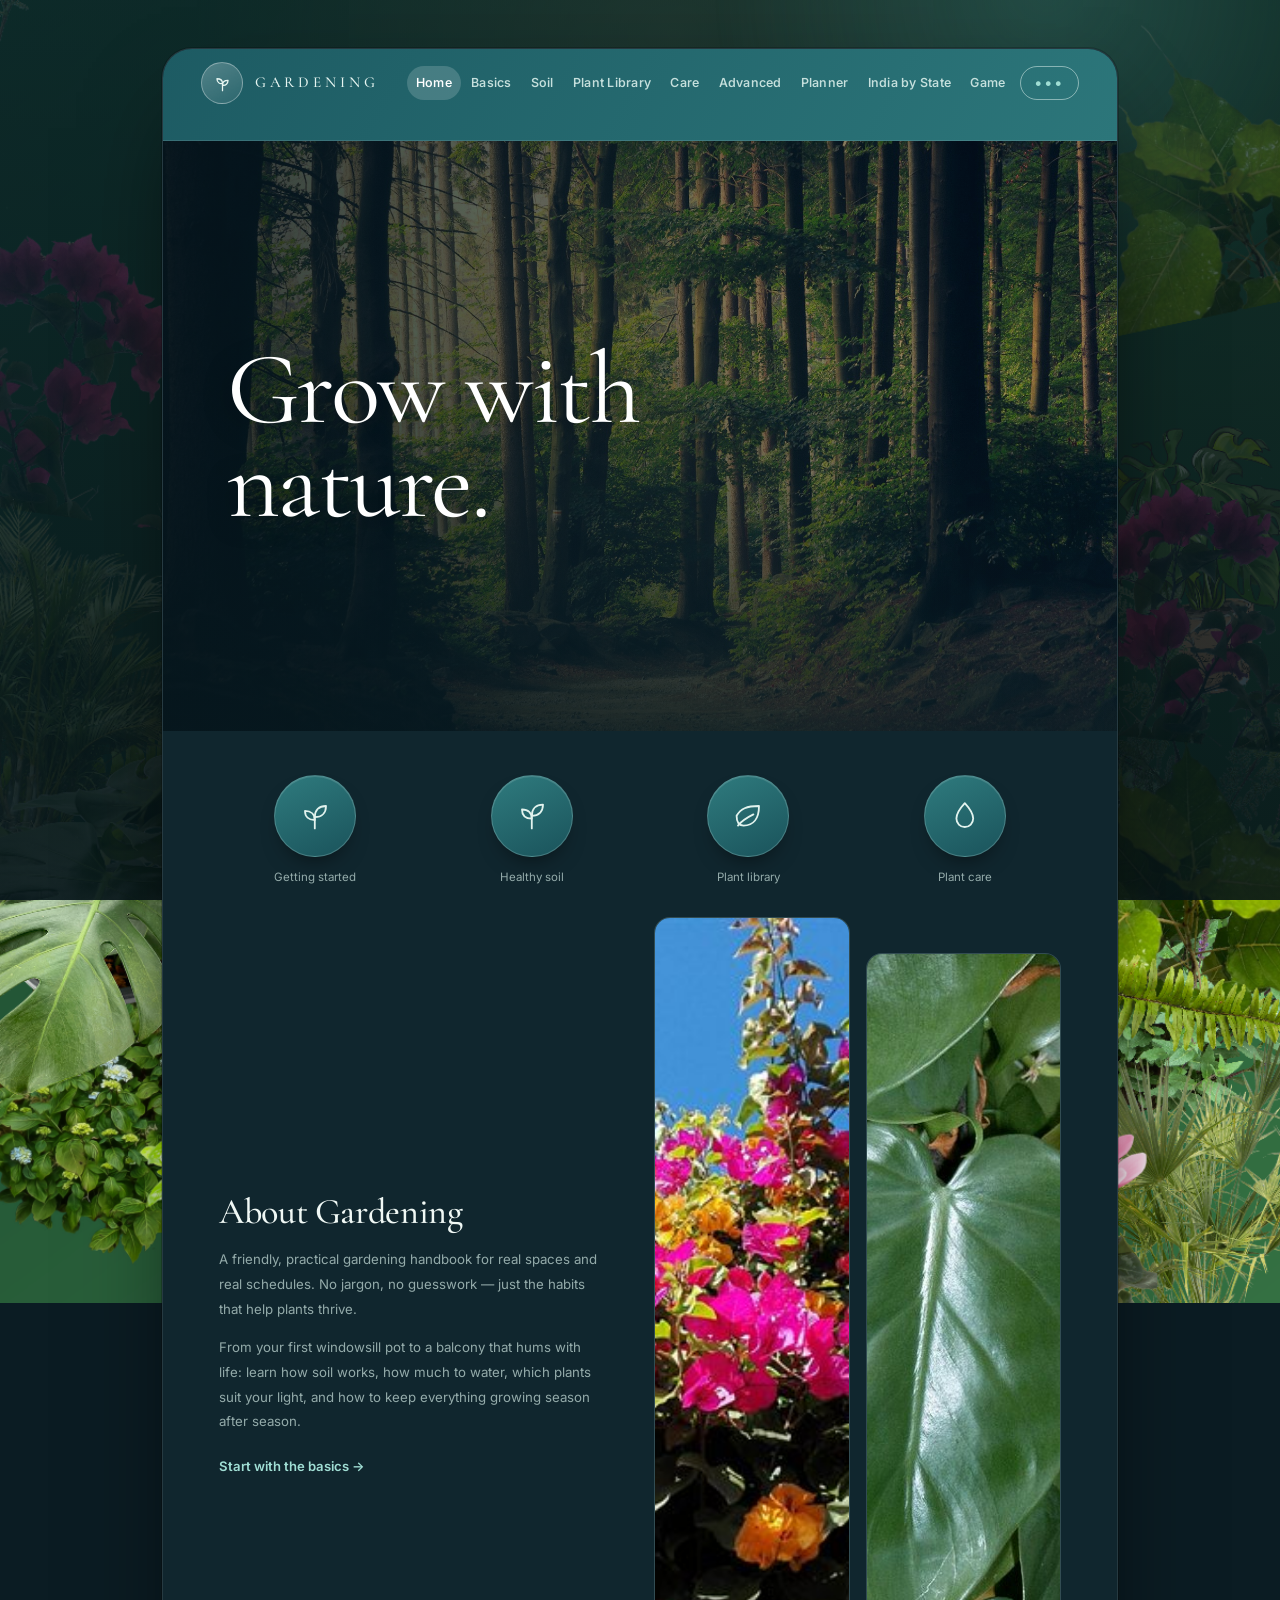
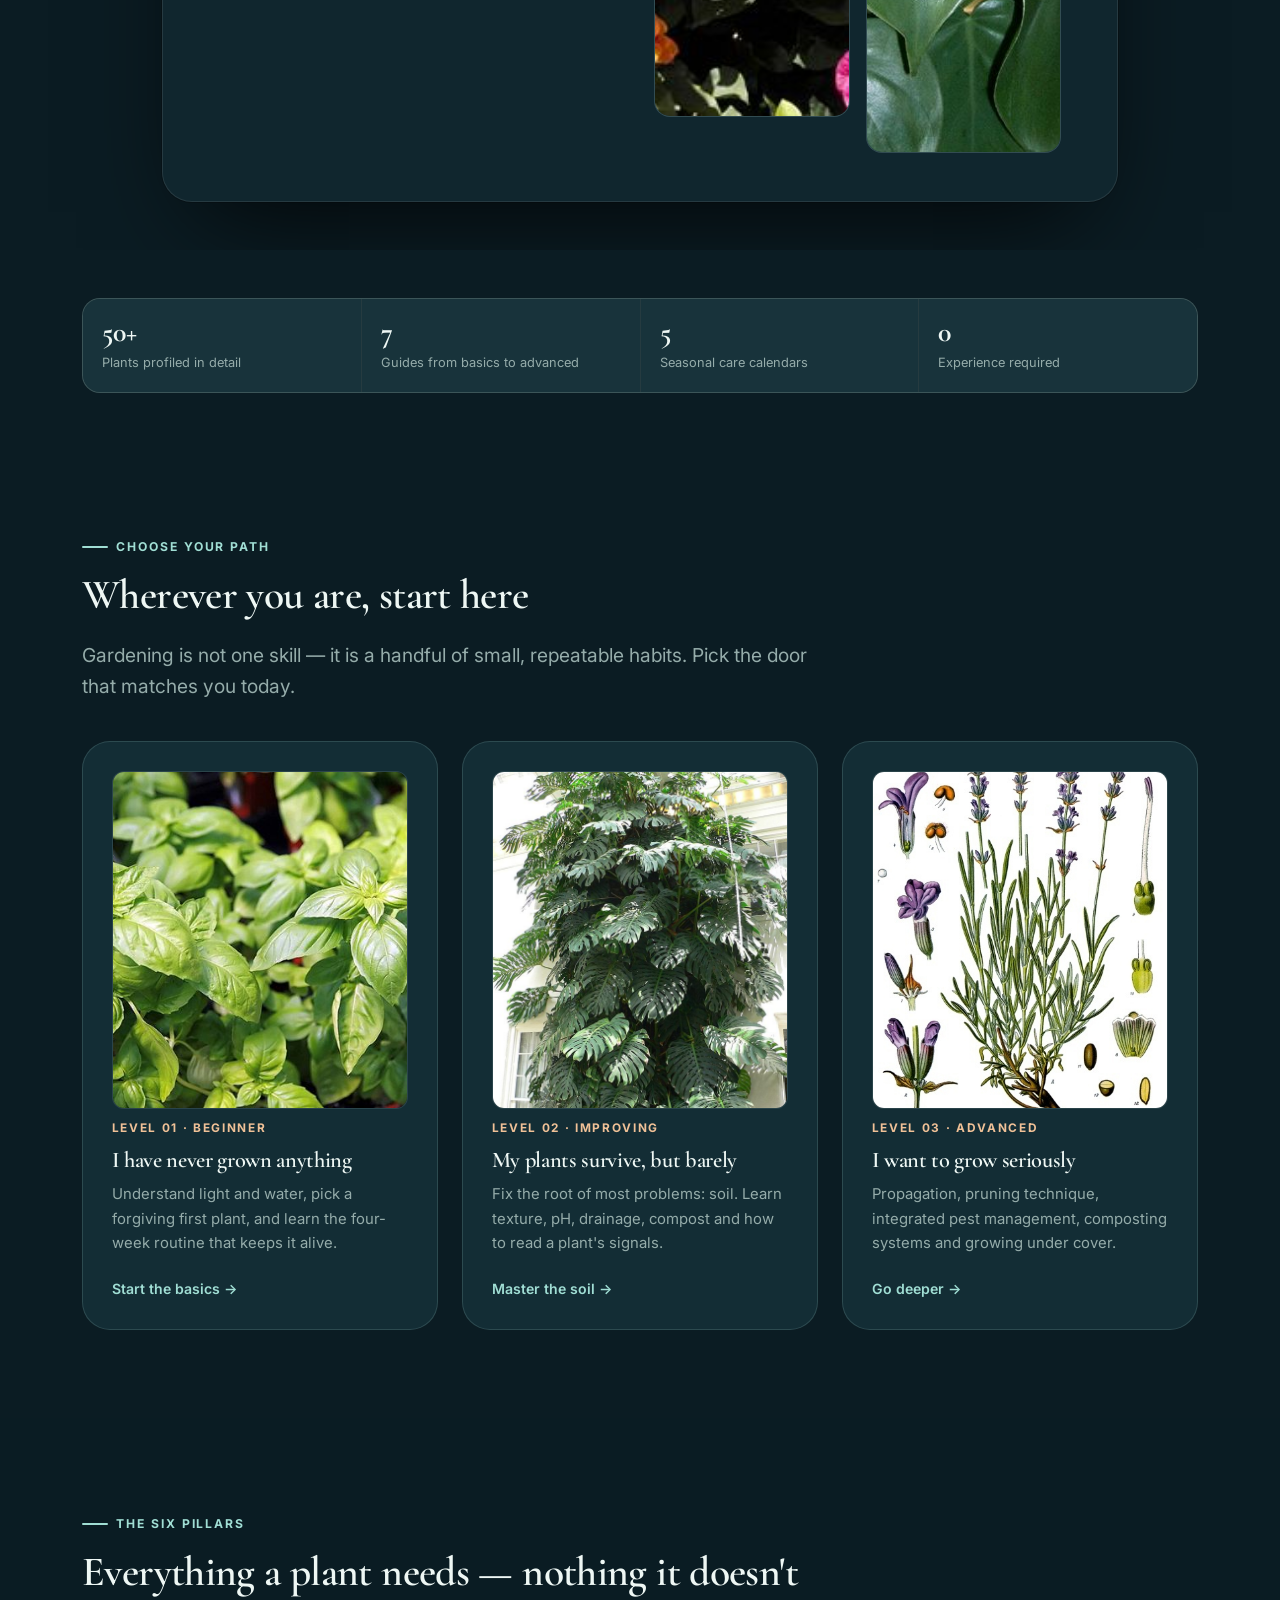
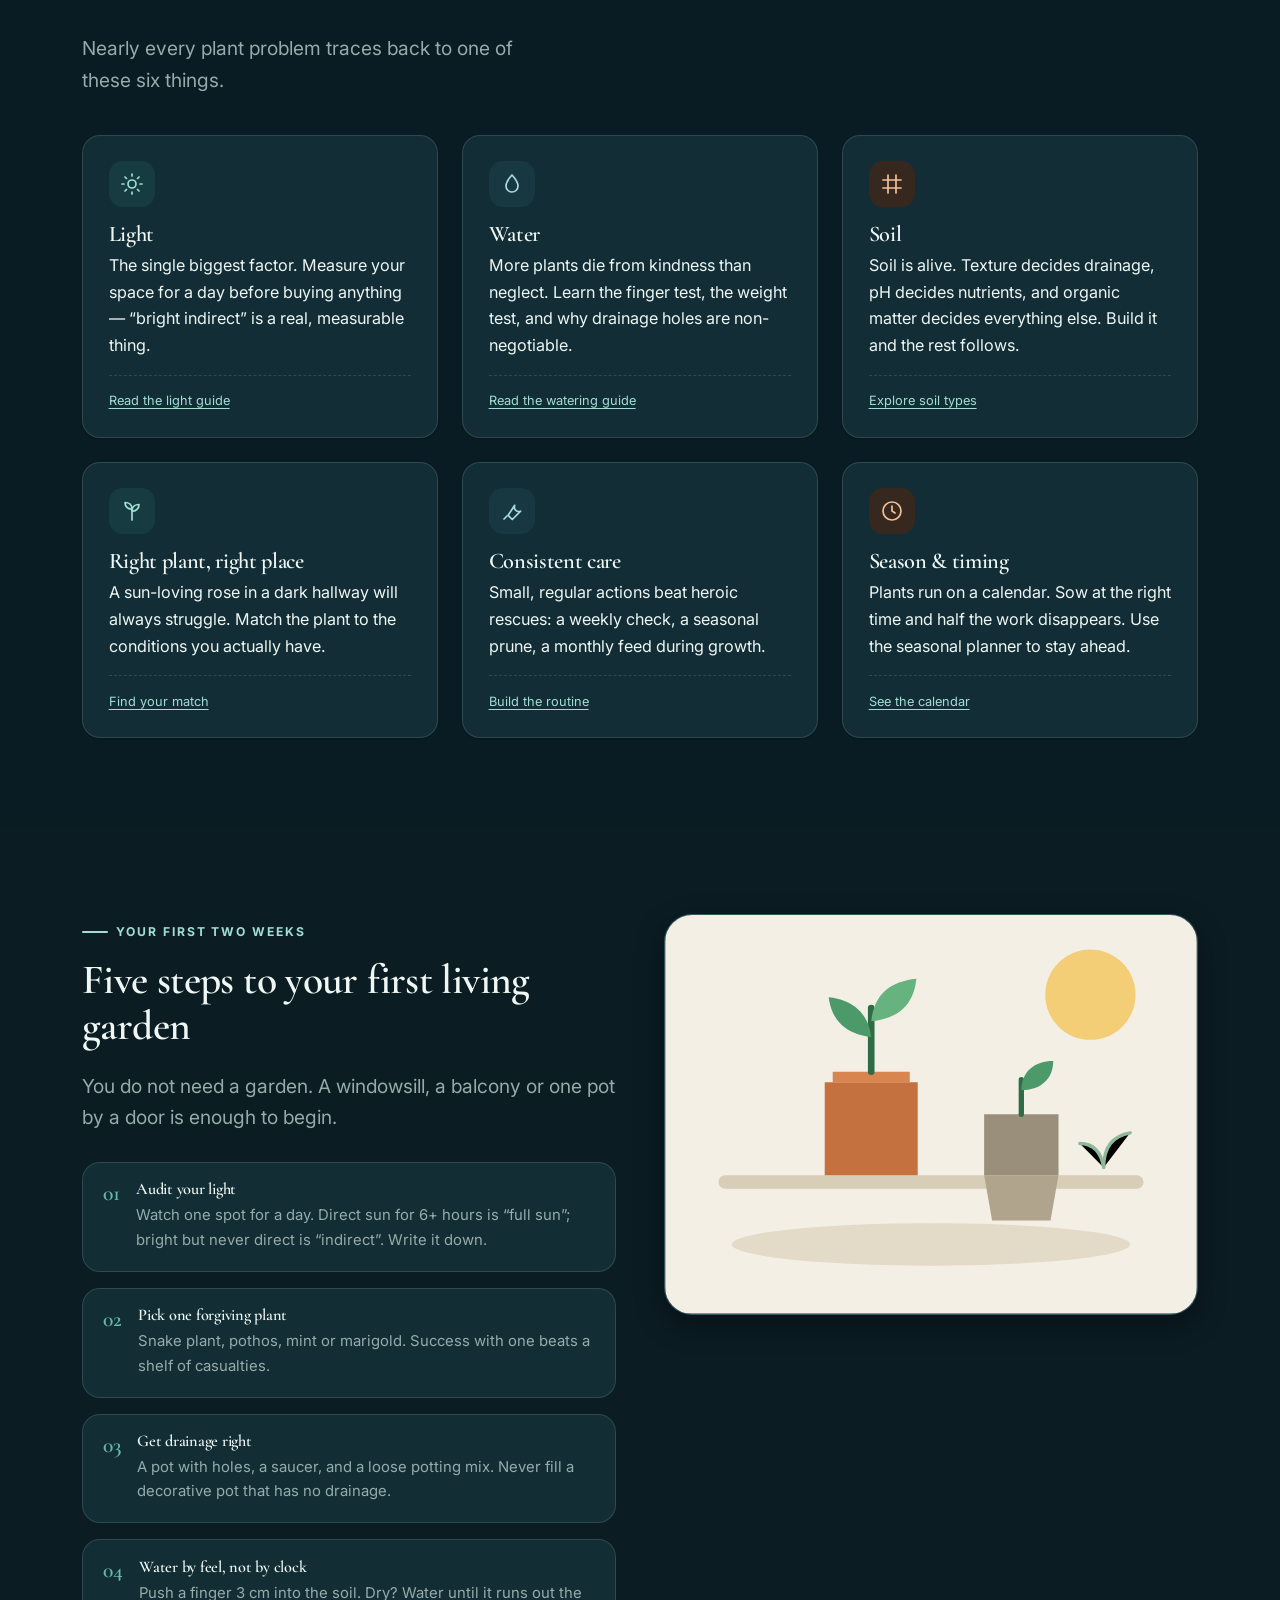
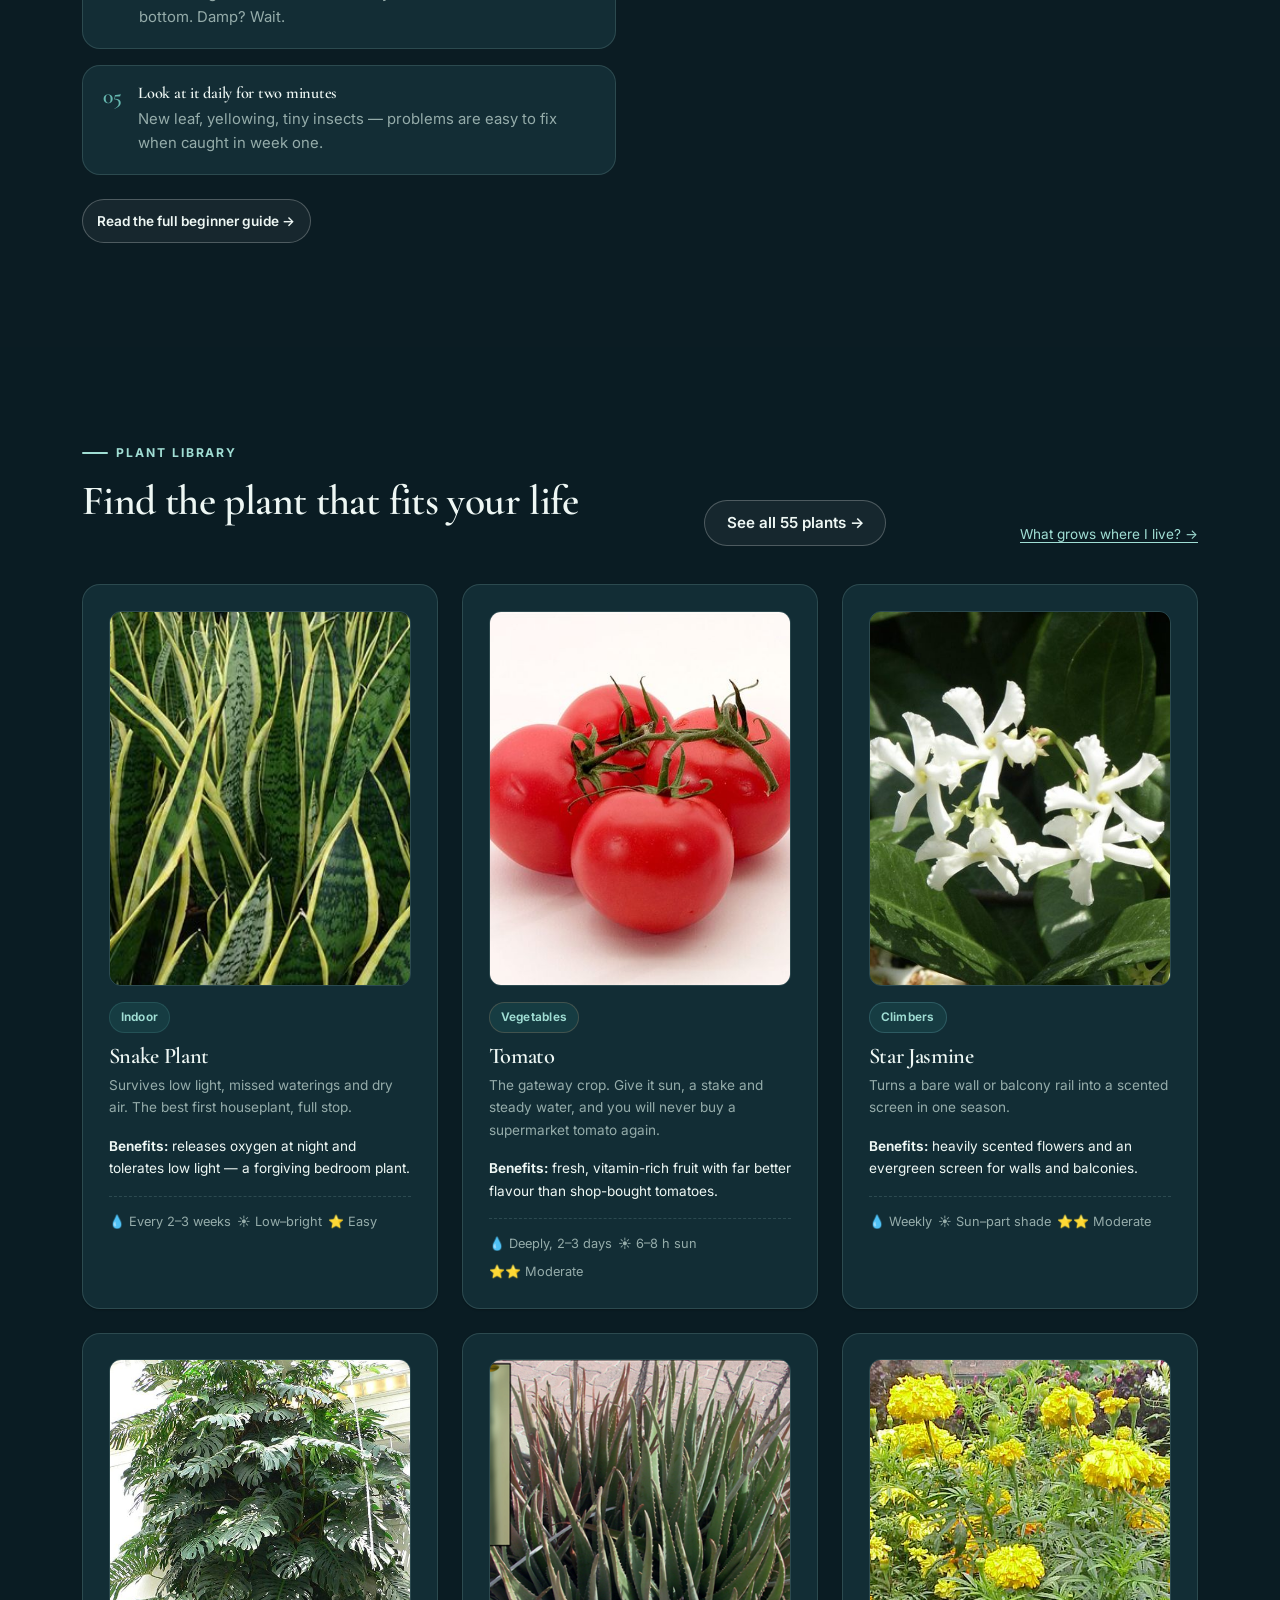
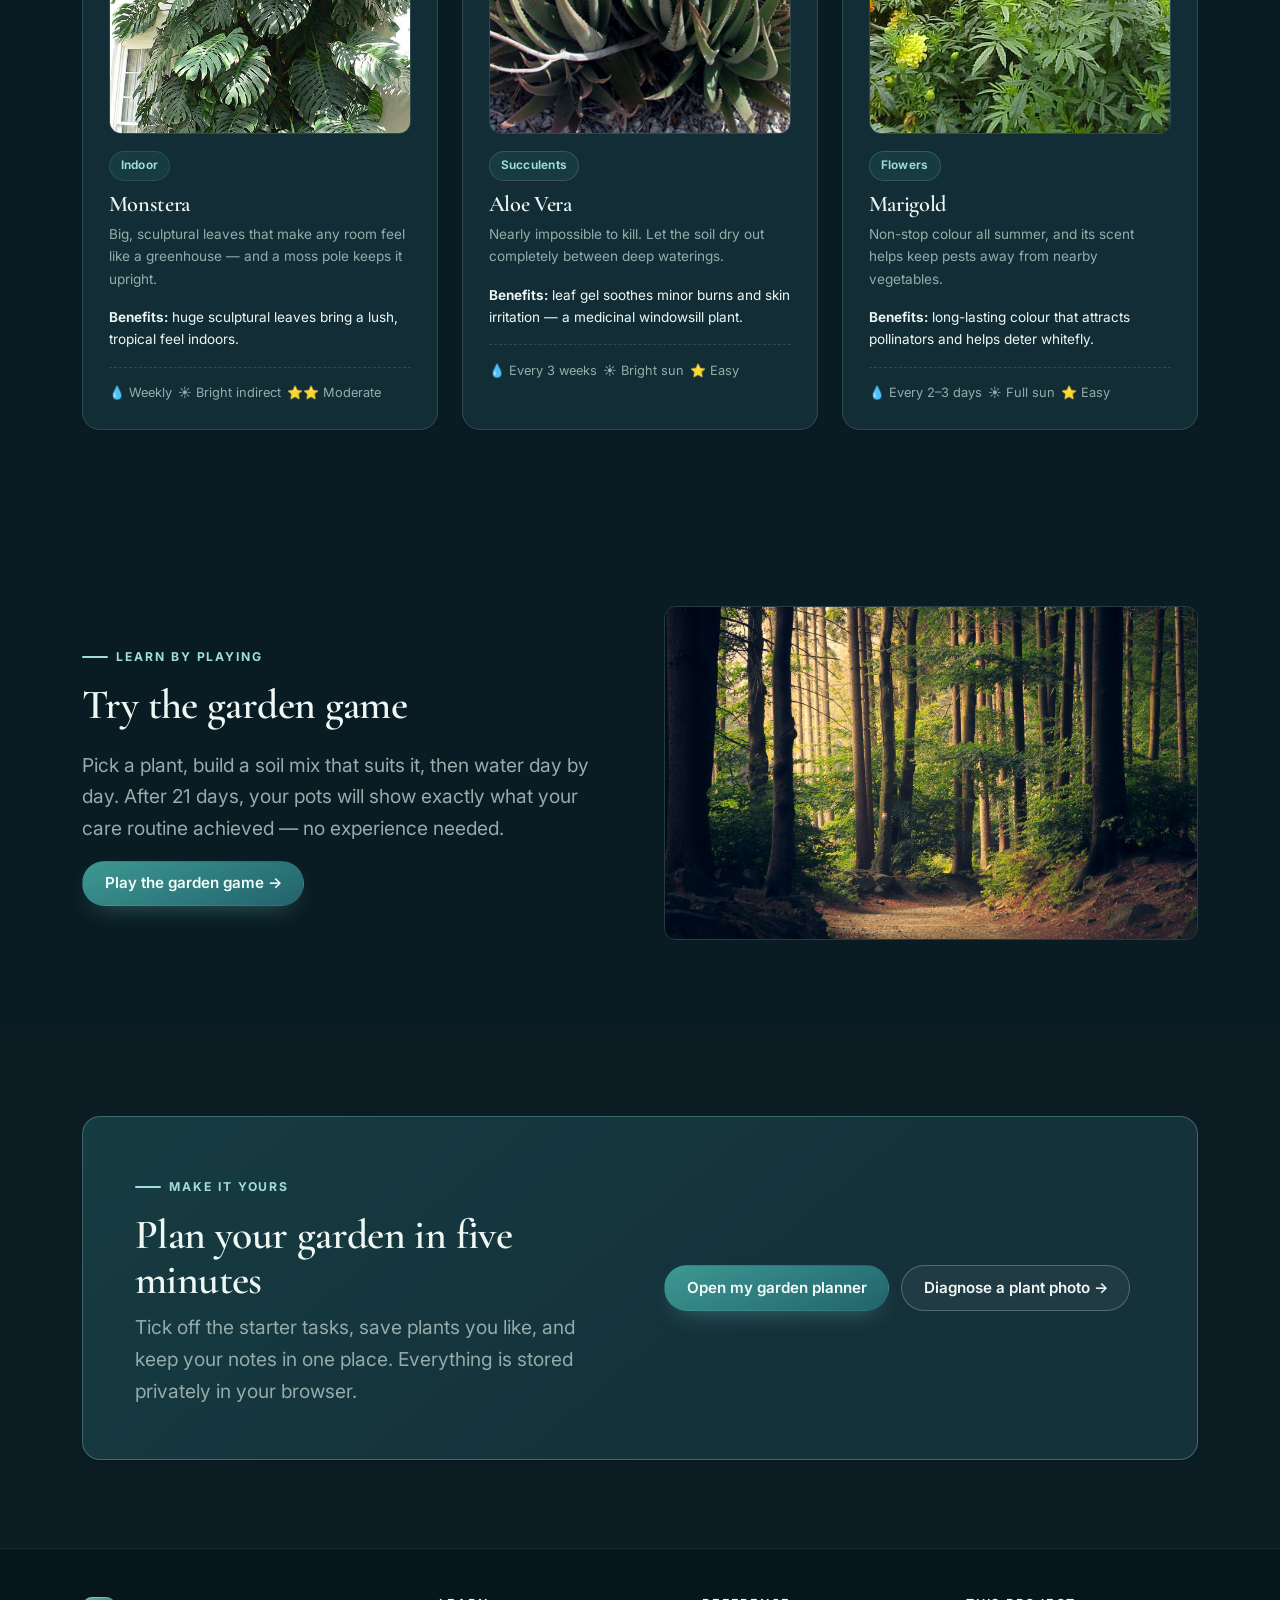
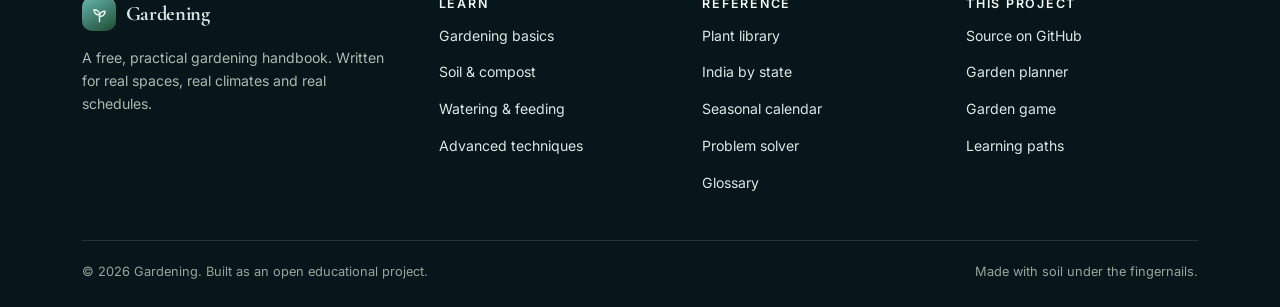
==== commit 354ea86e: "Add GrowWell gardening handbook Seven guides (basics, soil, plants, care, advanced), a filterable 50" ====
--- a/index.html
+++ b/index.html
@@ -49,6 +49,7 @@
               <a href="advanced.html">Advanced</a>
               <a href="planner.html">Planner</a>
               <a href="india-states.html">India by State</a>
+              <a href="garden-game.html">Game</a>
             </nav>
 
             <div class="header__tools">
@@ -381,6 +382,22 @@
     </div>
   </section>
 
+  <!-- ================= GAME ================= -->
+  <section class="section section--tint">
+    <div class="wrap split" style="align-items:center">
+      <div>
+        <span class="eyebrow">Learn by playing</span>
+        <h2>Try the garden game</h2>
+        <p class="lede">Pick a plant, build a soil mix that suits it, then water day by day. After 21 days,
+          your pots will show exactly what your care routine achieved — no experience needed.</p>
+        <a class="btn btn--primary" href="garden-game.html">Play the garden game →</a>
+      </div>
+      <div>
+        <img class="card__photo" src="assets/images/jungle-hero.jpg" alt="A lush green forest floor" loading="lazy" style="margin:0">
+      </div>
+    </div>
+  </section>
+
   <!-- ================= CTA ================= -->
   <section class="section">
     <div class="wrap">
--- a/assets/css/jungle.css
+++ b/assets/css/jungle.css
@@ -103,10 +103,11 @@
   color: #e6f5f1;
 }
 .jungle-home .jungle-header .brand__name span { color: #e6f5f1; }
-.jungle-home .jungle-header .nav { gap: .1rem; }
+.jungle-home .jungle-header .nav { gap: .1rem; flex-wrap: wrap; justify-content: flex-end; }
 .jungle-home .jungle-header .nav a {
   min-height: 34px;
-  padding: .35rem .6rem;
+  padding: .35rem .55rem;
+  white-space: nowrap;
   border-radius: 999px;
   font-size: .78rem;
   font-weight: 550;
@@ -340,7 +341,8 @@
   color: #e6f5f1;
 }
 body.jungle-home > .header .brand__name span { color: #e6f5f1; }
-body.jungle-home > .header .nav a { color: #c6e0dd; }
+body.jungle-home > .header .nav { flex-wrap: wrap; row-gap: 0; }
+body.jungle-home > .header .nav a { color: #c6e0dd; padding-inline: .5rem; white-space: nowrap; }
 body.jungle-home > .header .nav a:hover { color: #fff; background: rgba(255, 255, 255, .1); }
 body.jungle-home > .header .nav a[aria-current="page"] {
   color: #fff;
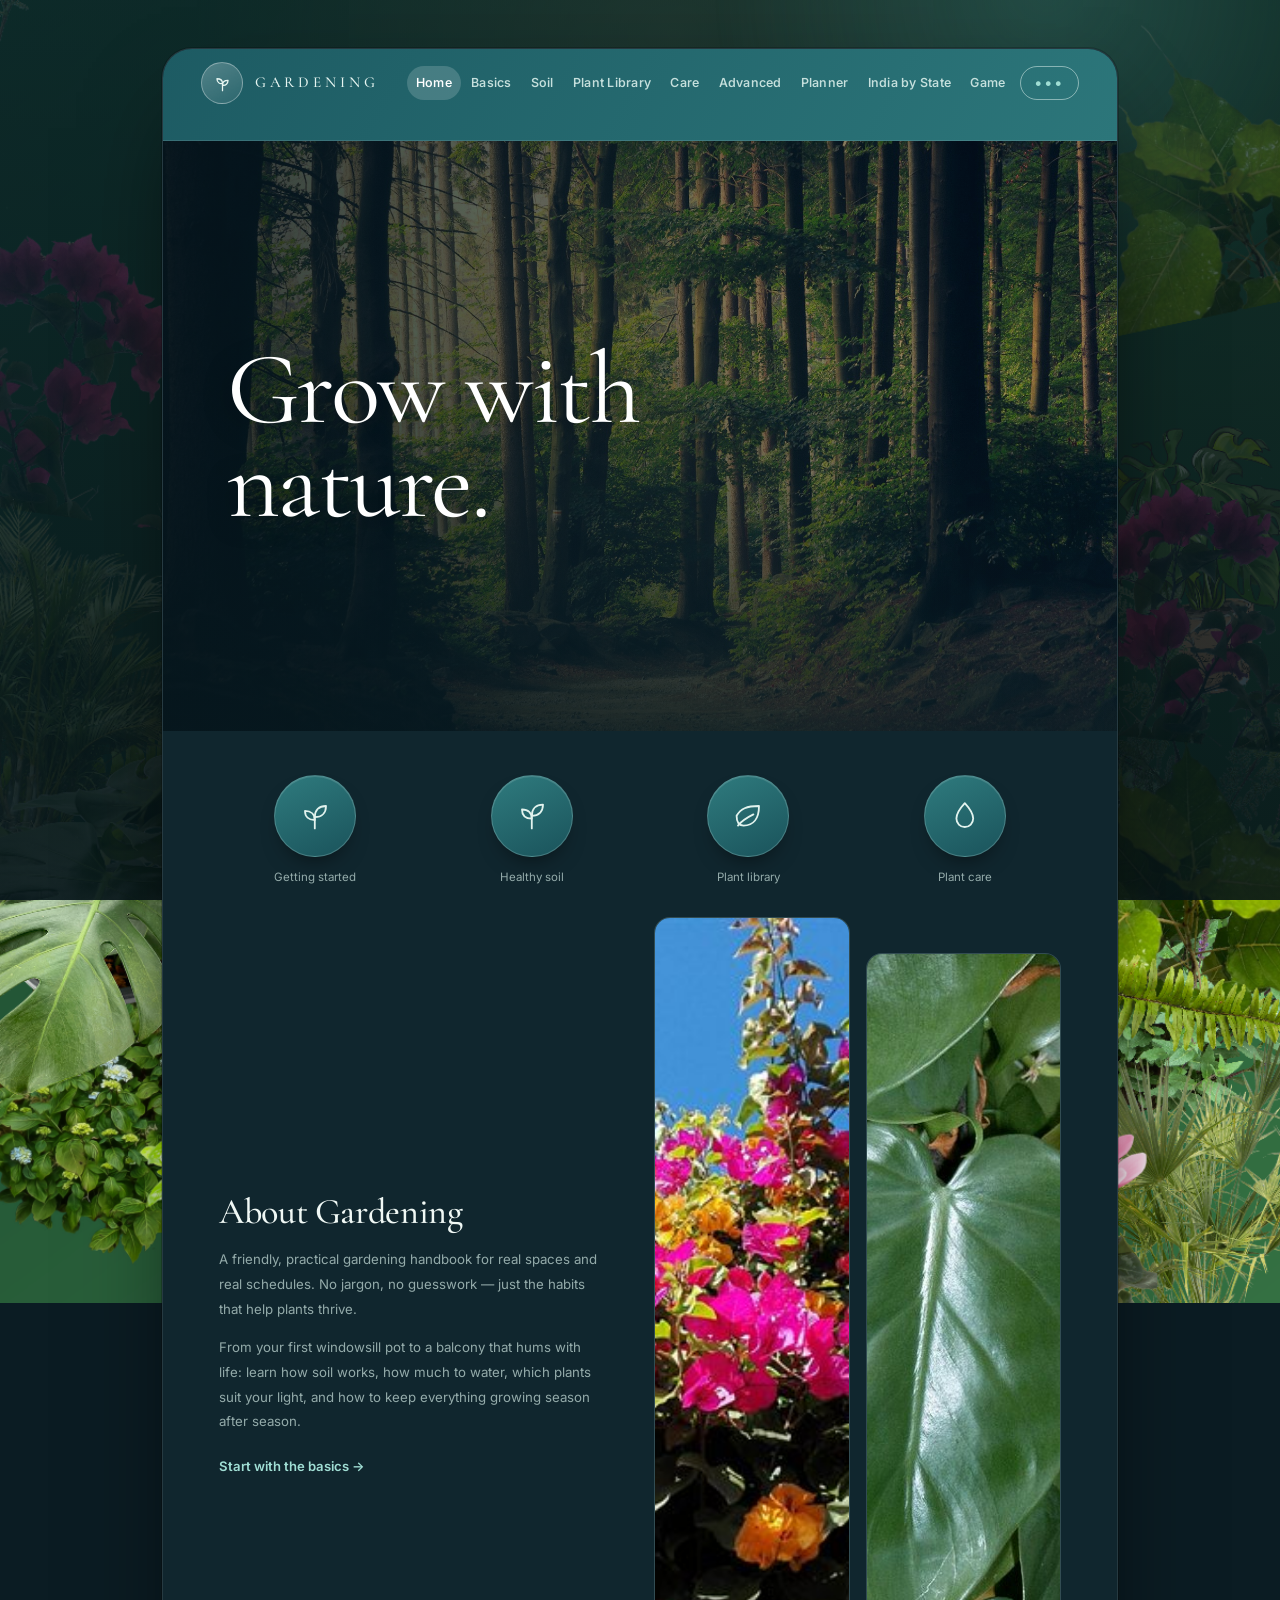
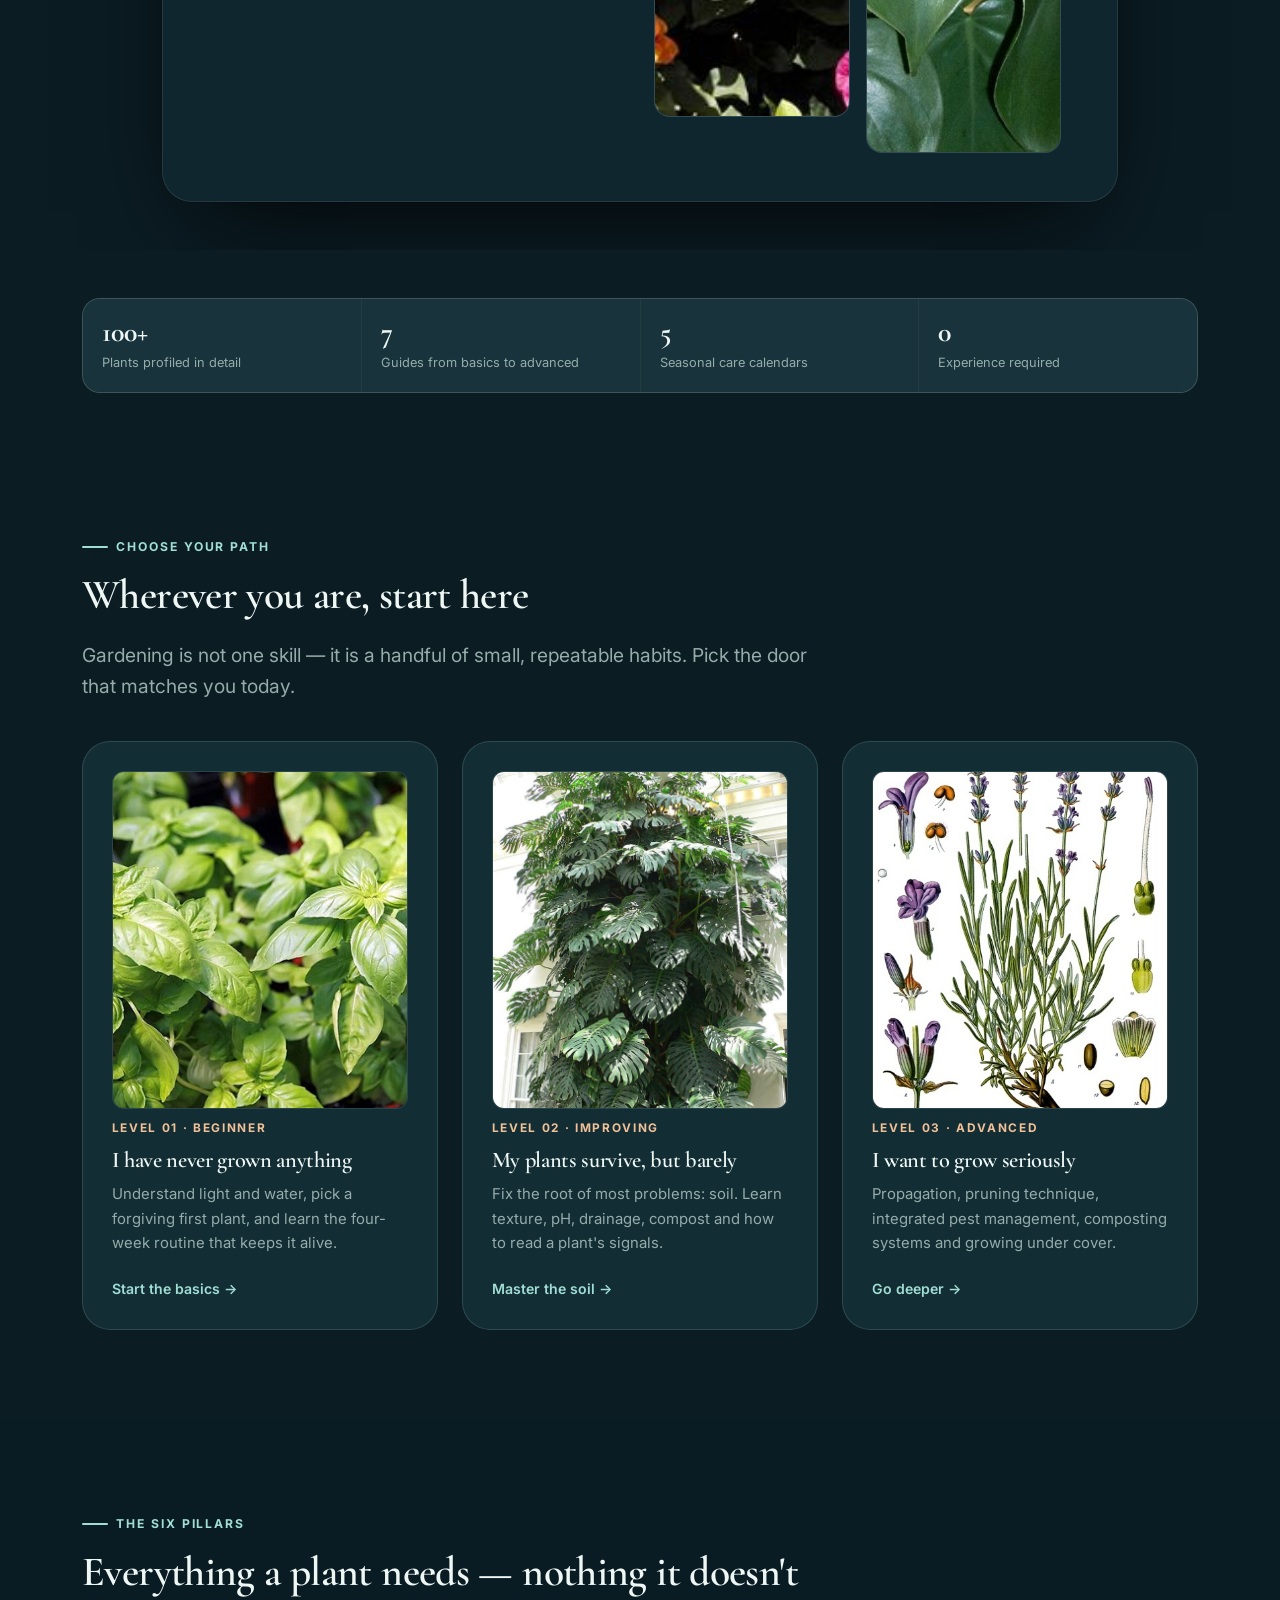
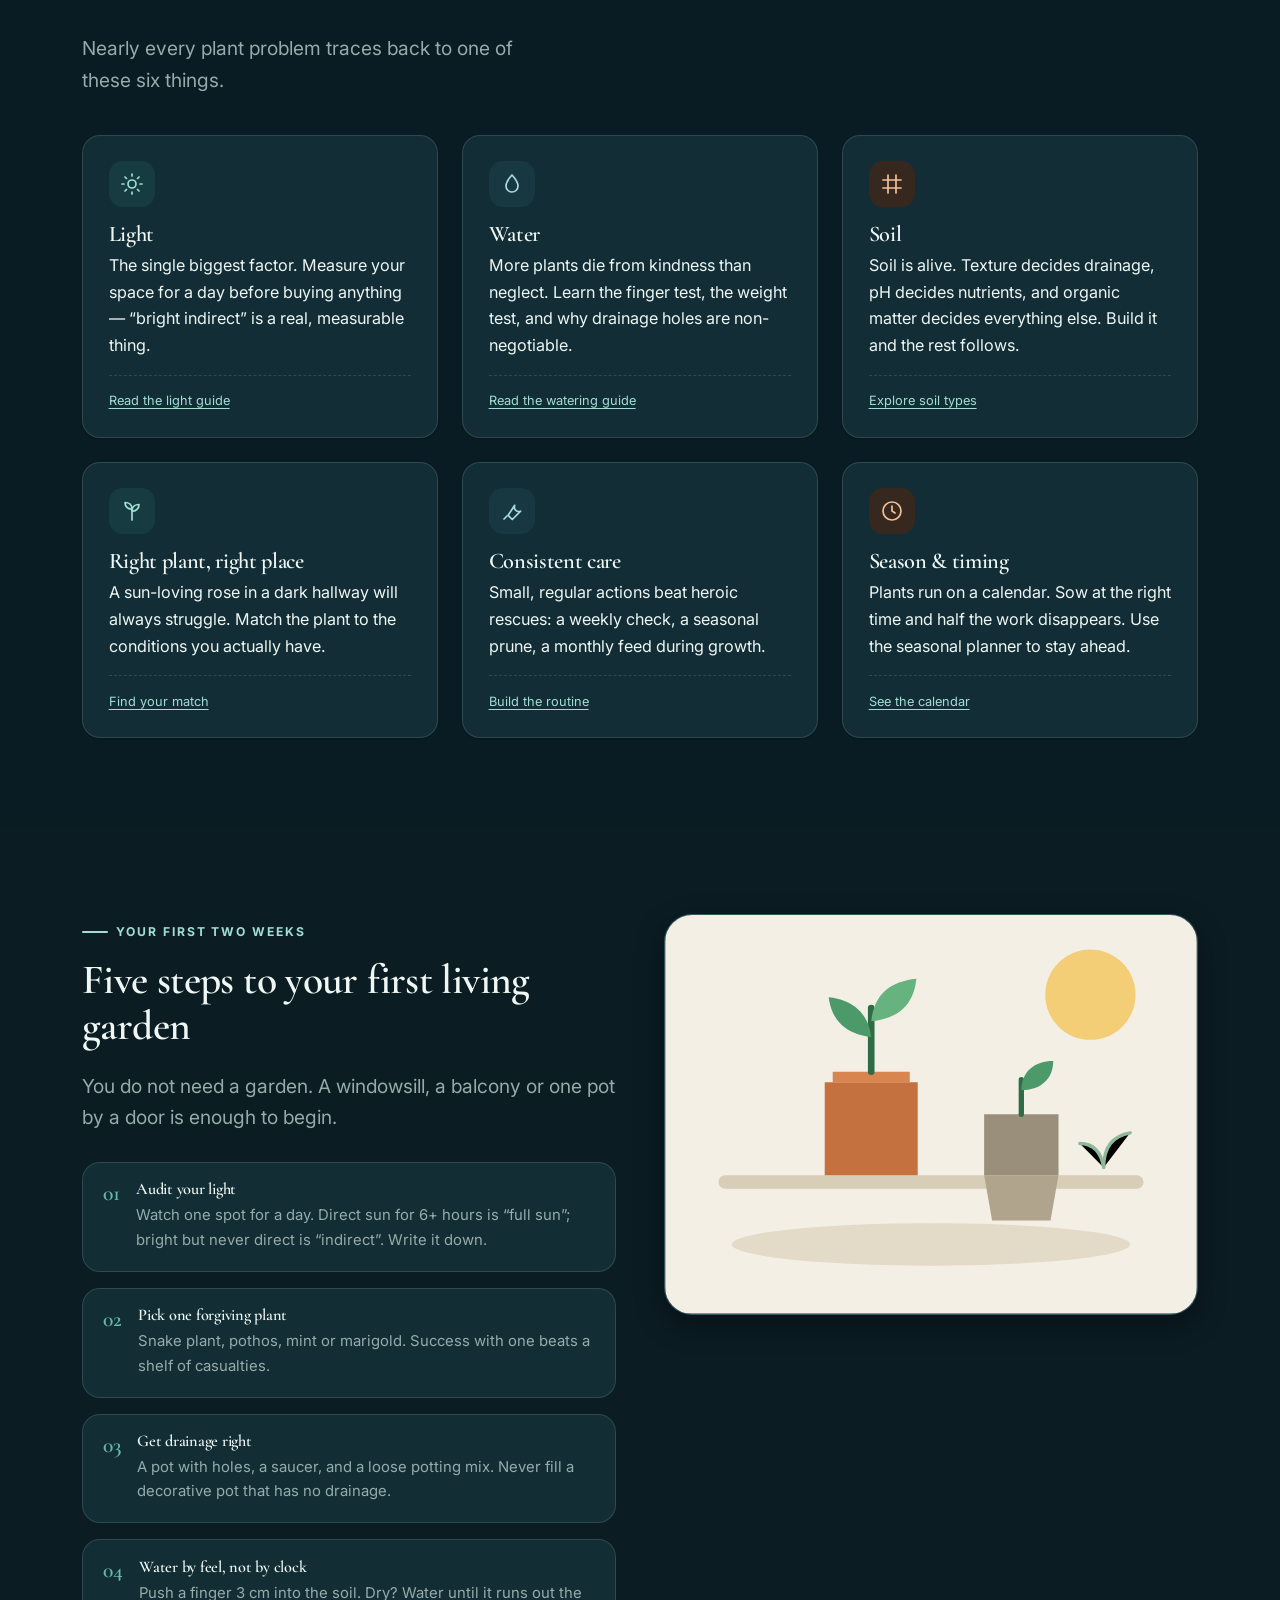
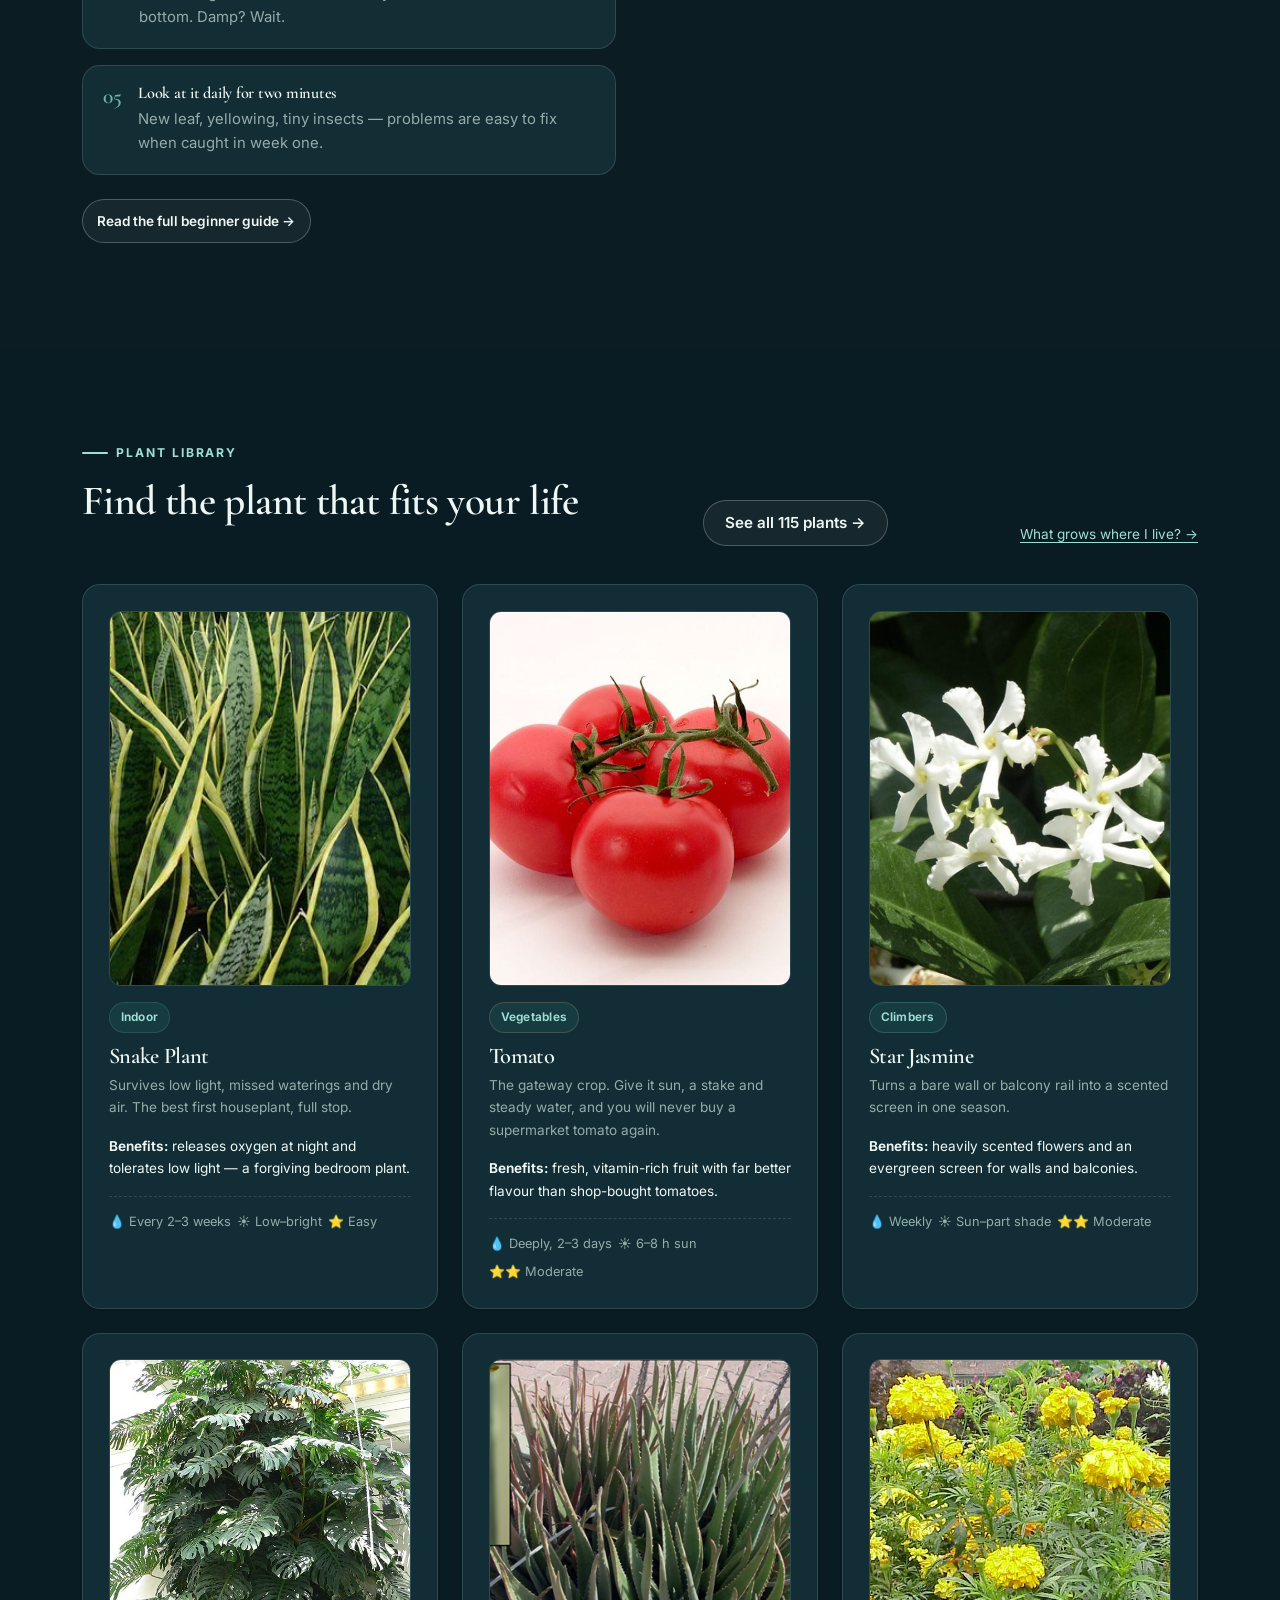
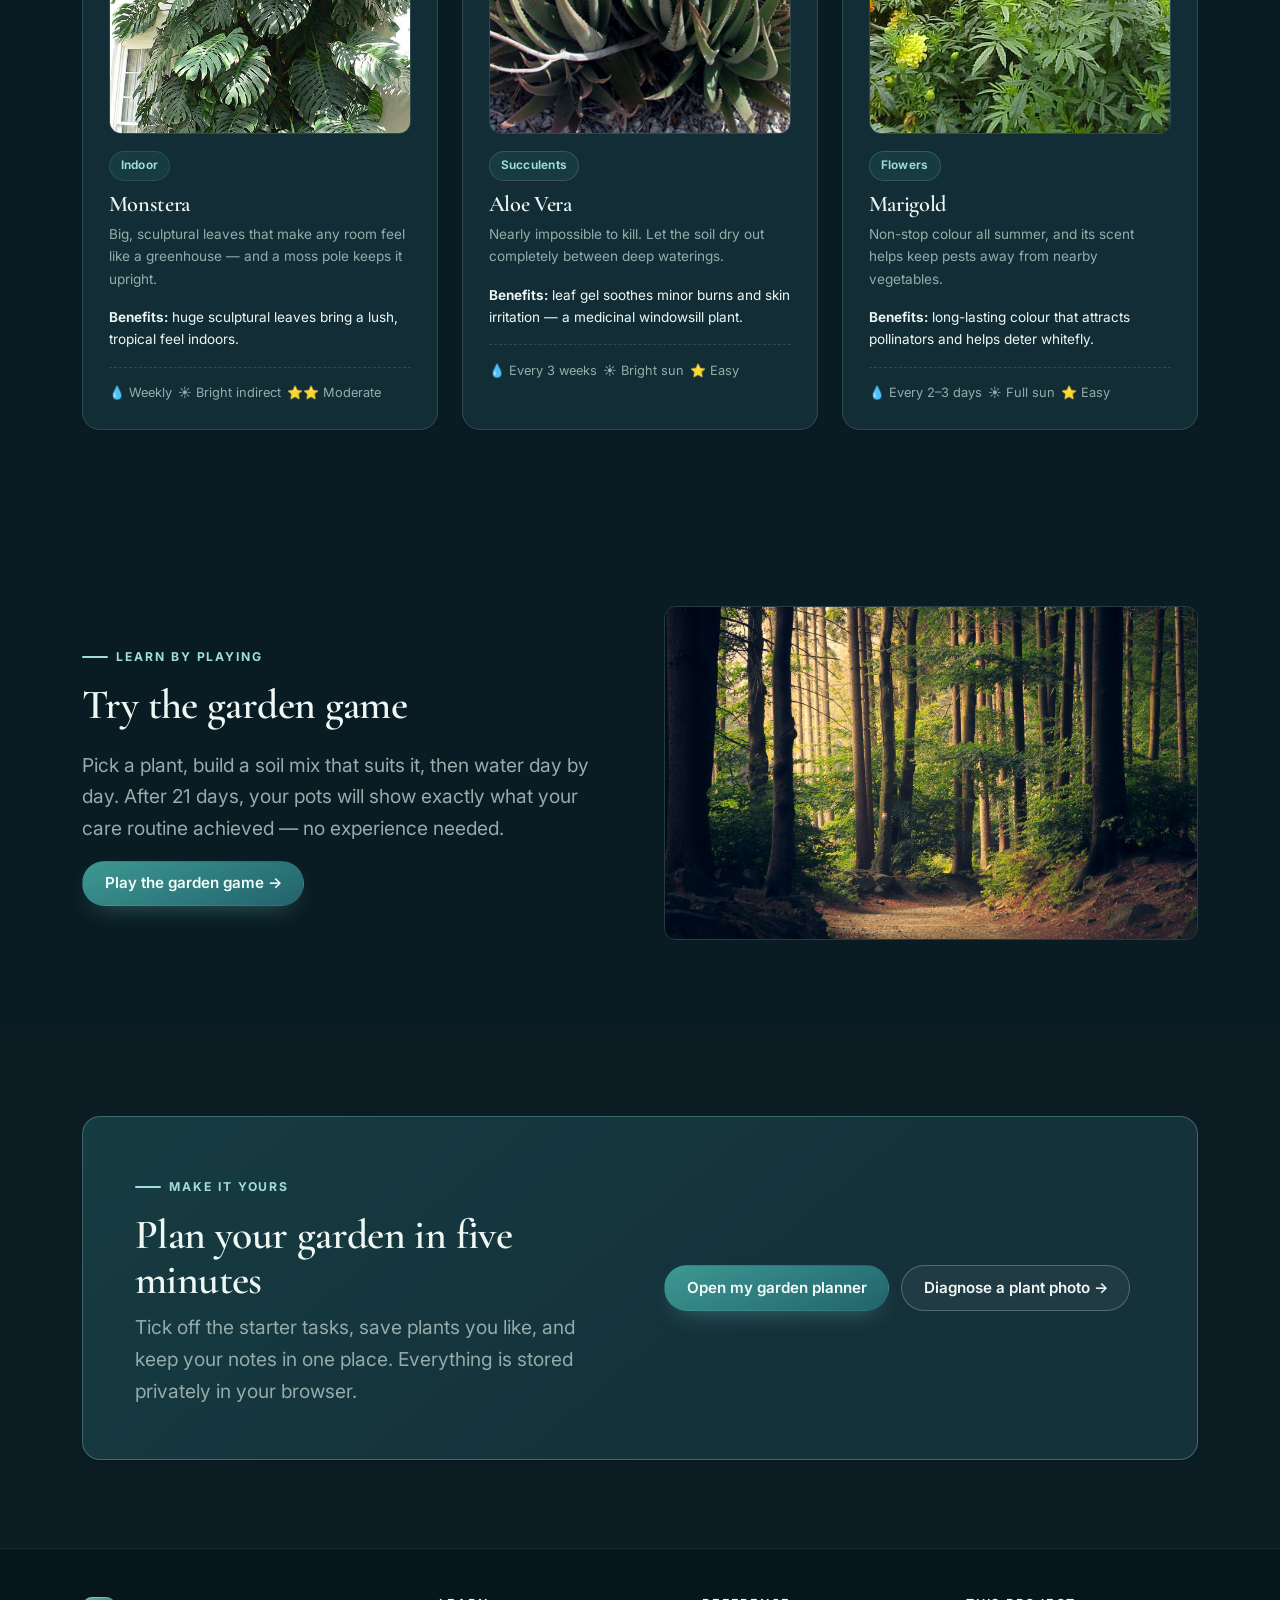
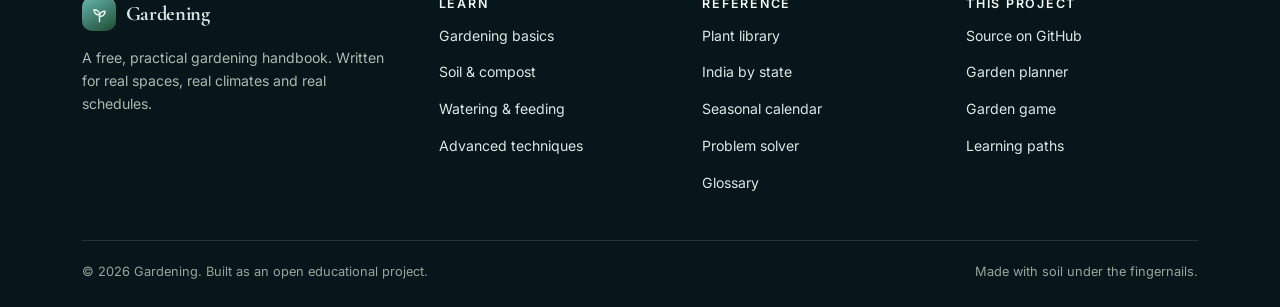
==== commit c3a526c8: "Add GrowWell gardening handbook Seven guides (basics, soil, plants, care, advanced), a filterable 50" ====
--- a/index.html
+++ b/index.html
@@ -133,7 +133,7 @@
   <section class="section--tight">
     <div class="wrap">
       <div class="stats reveal">
-        <div><b>50+</b><span>Plants profiled in detail</span></div>
+        <div><b>100+</b><span>Plants profiled in detail</span></div>
         <div><b>7</b><span>Guides from basics to advanced</span></div>
         <div><b>5</b><span>Seasonal care calendars</span></div>
         <div><b>0</b><span>Experience required</span></div>
@@ -325,7 +325,7 @@
           <span class="eyebrow">Plant library</span>
           <h2>Find the plant that fits your life</h2>
         </div>
-        <a class="btn btn--ghost" href="plants.html">See all 55 plants →</a>
+        <a class="btn btn--ghost" href="plants.html">See all 115 plants →</a>
         <a class="small" href="care.html#localPlants" style="margin-left:.5rem">What grows where I live? →</a>
       </div>
 
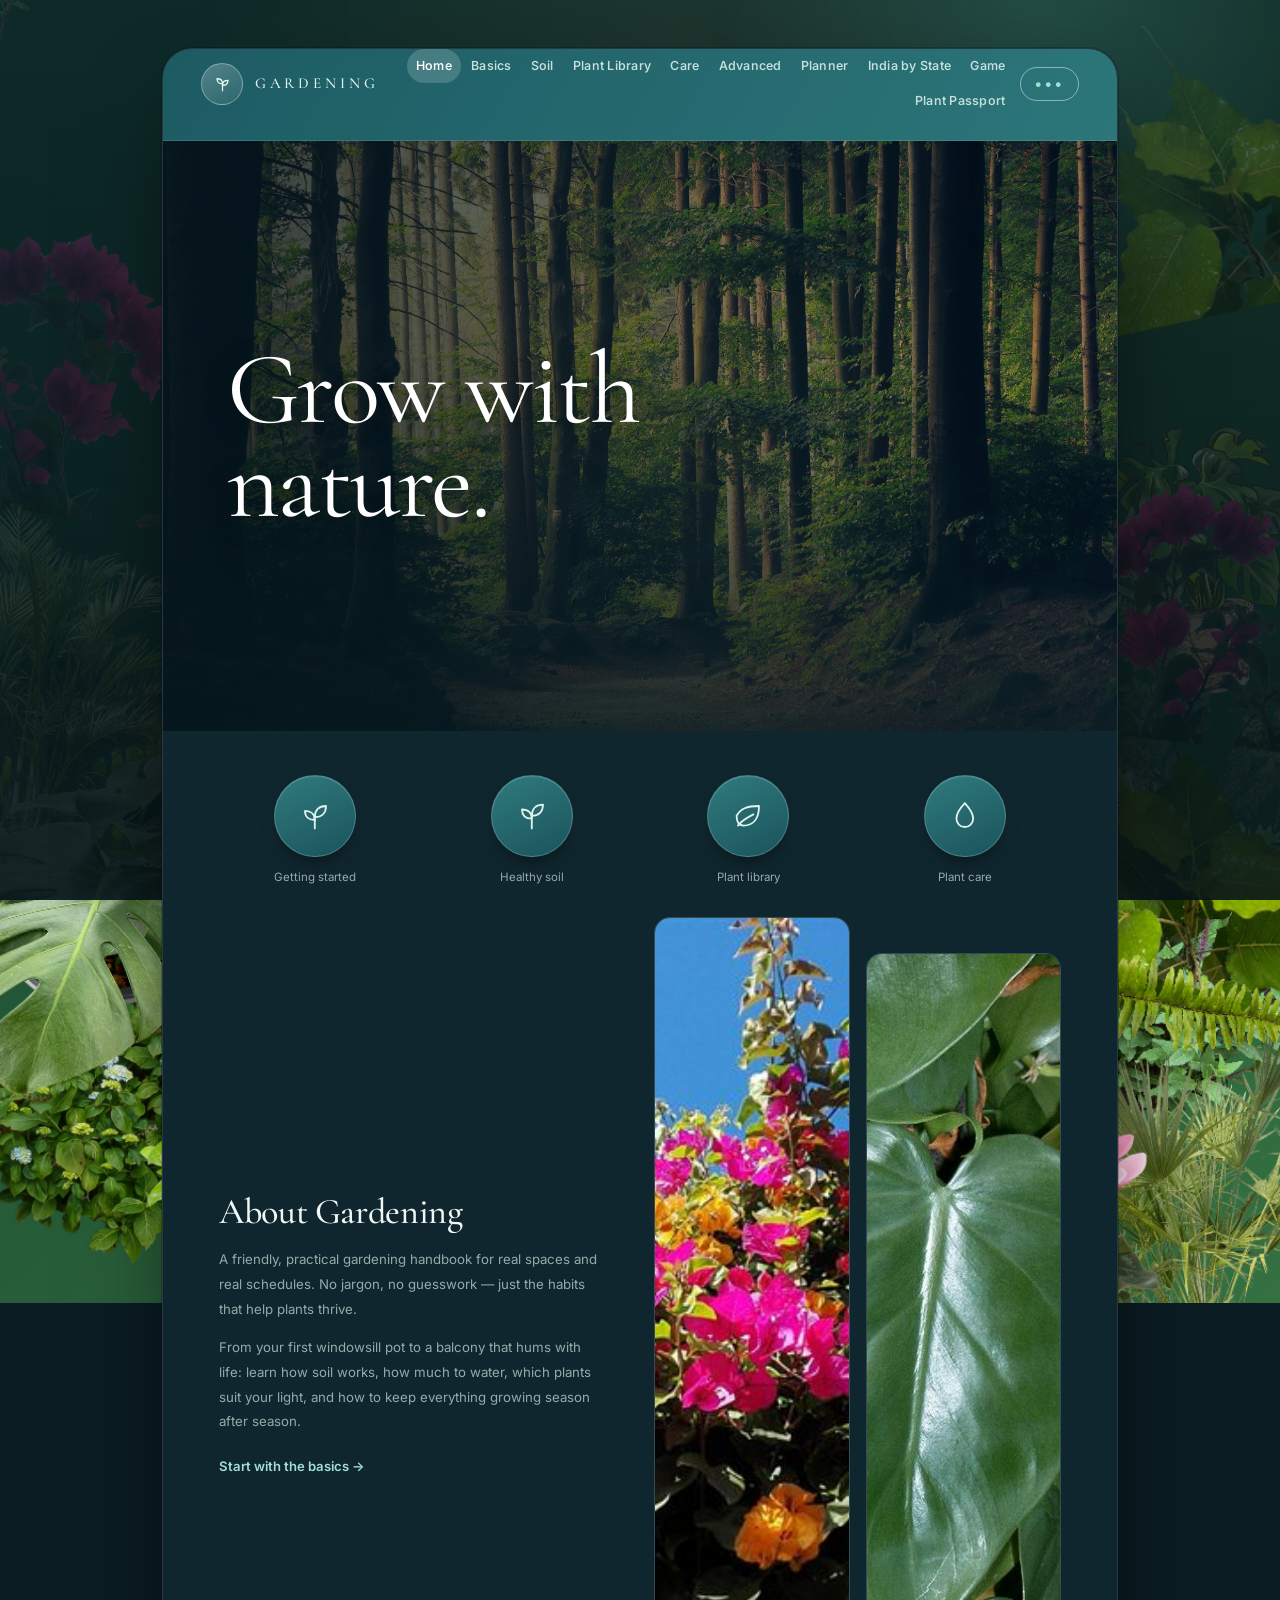
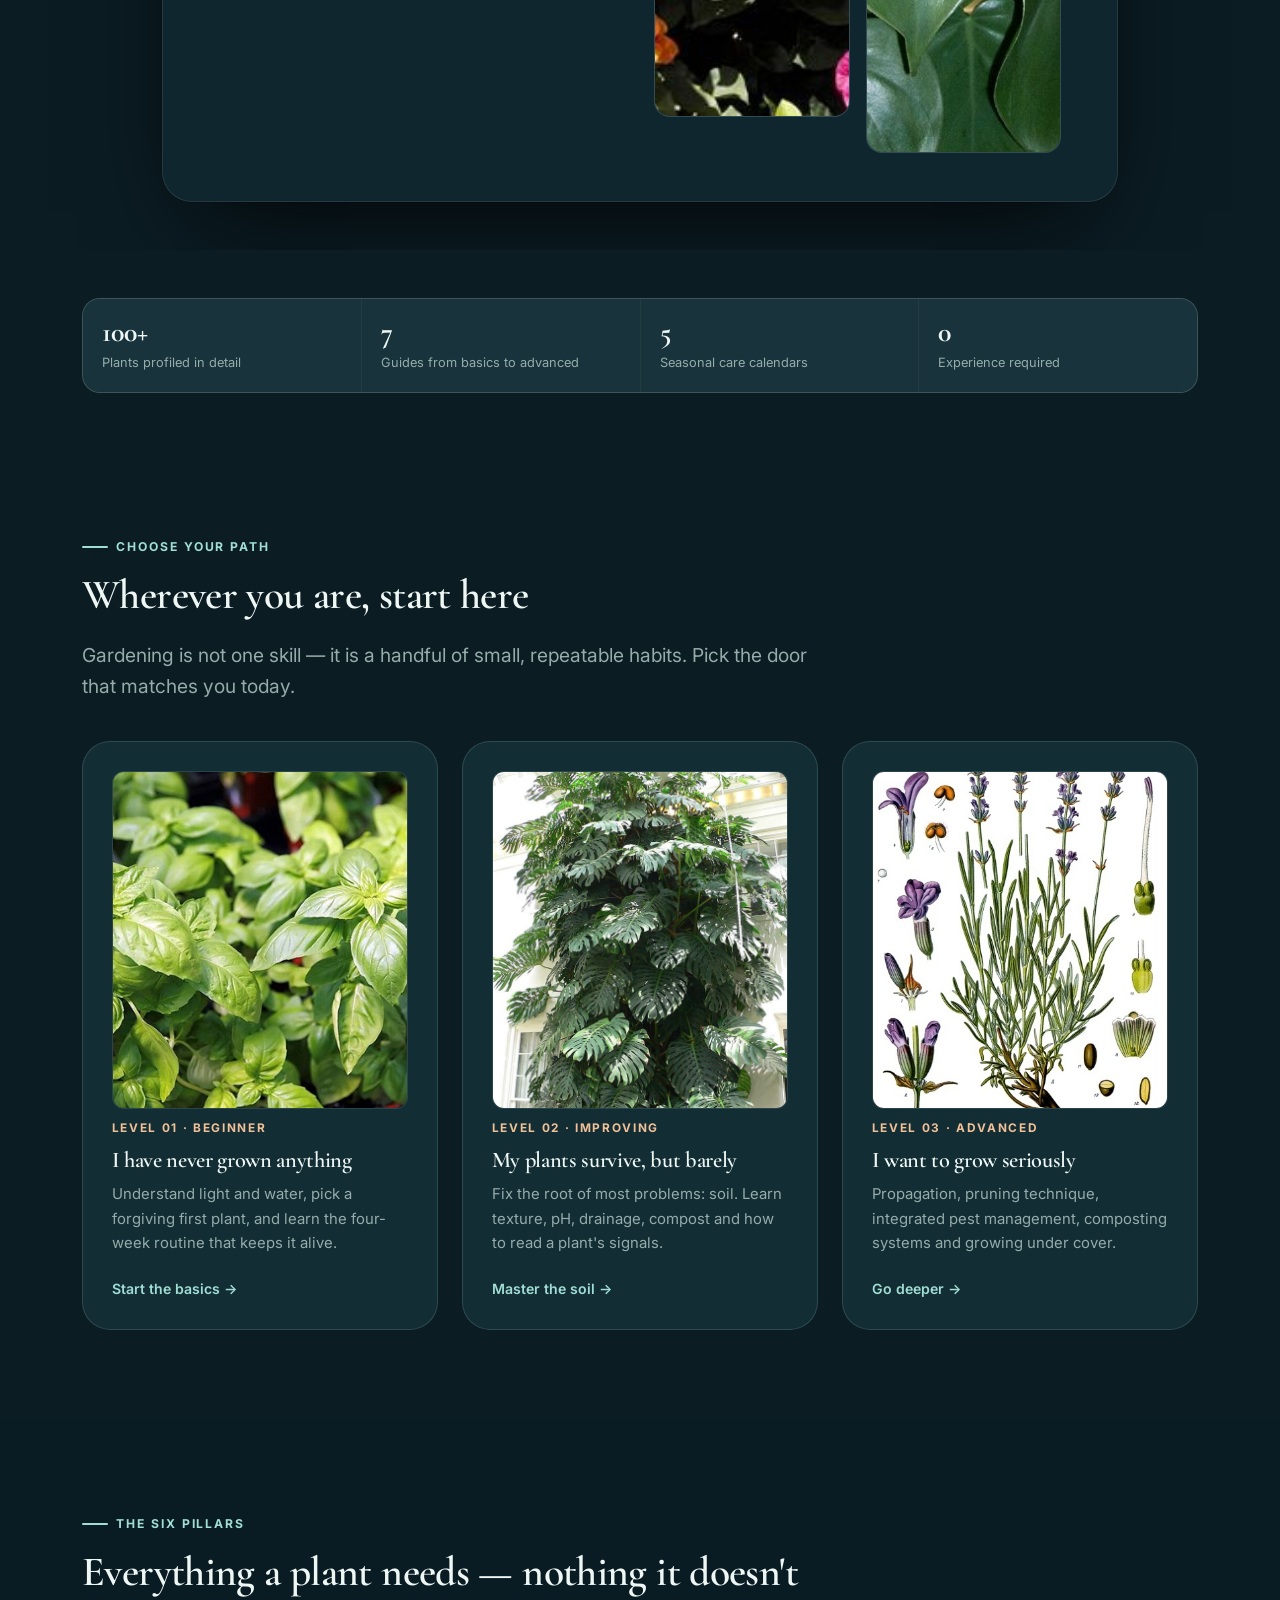
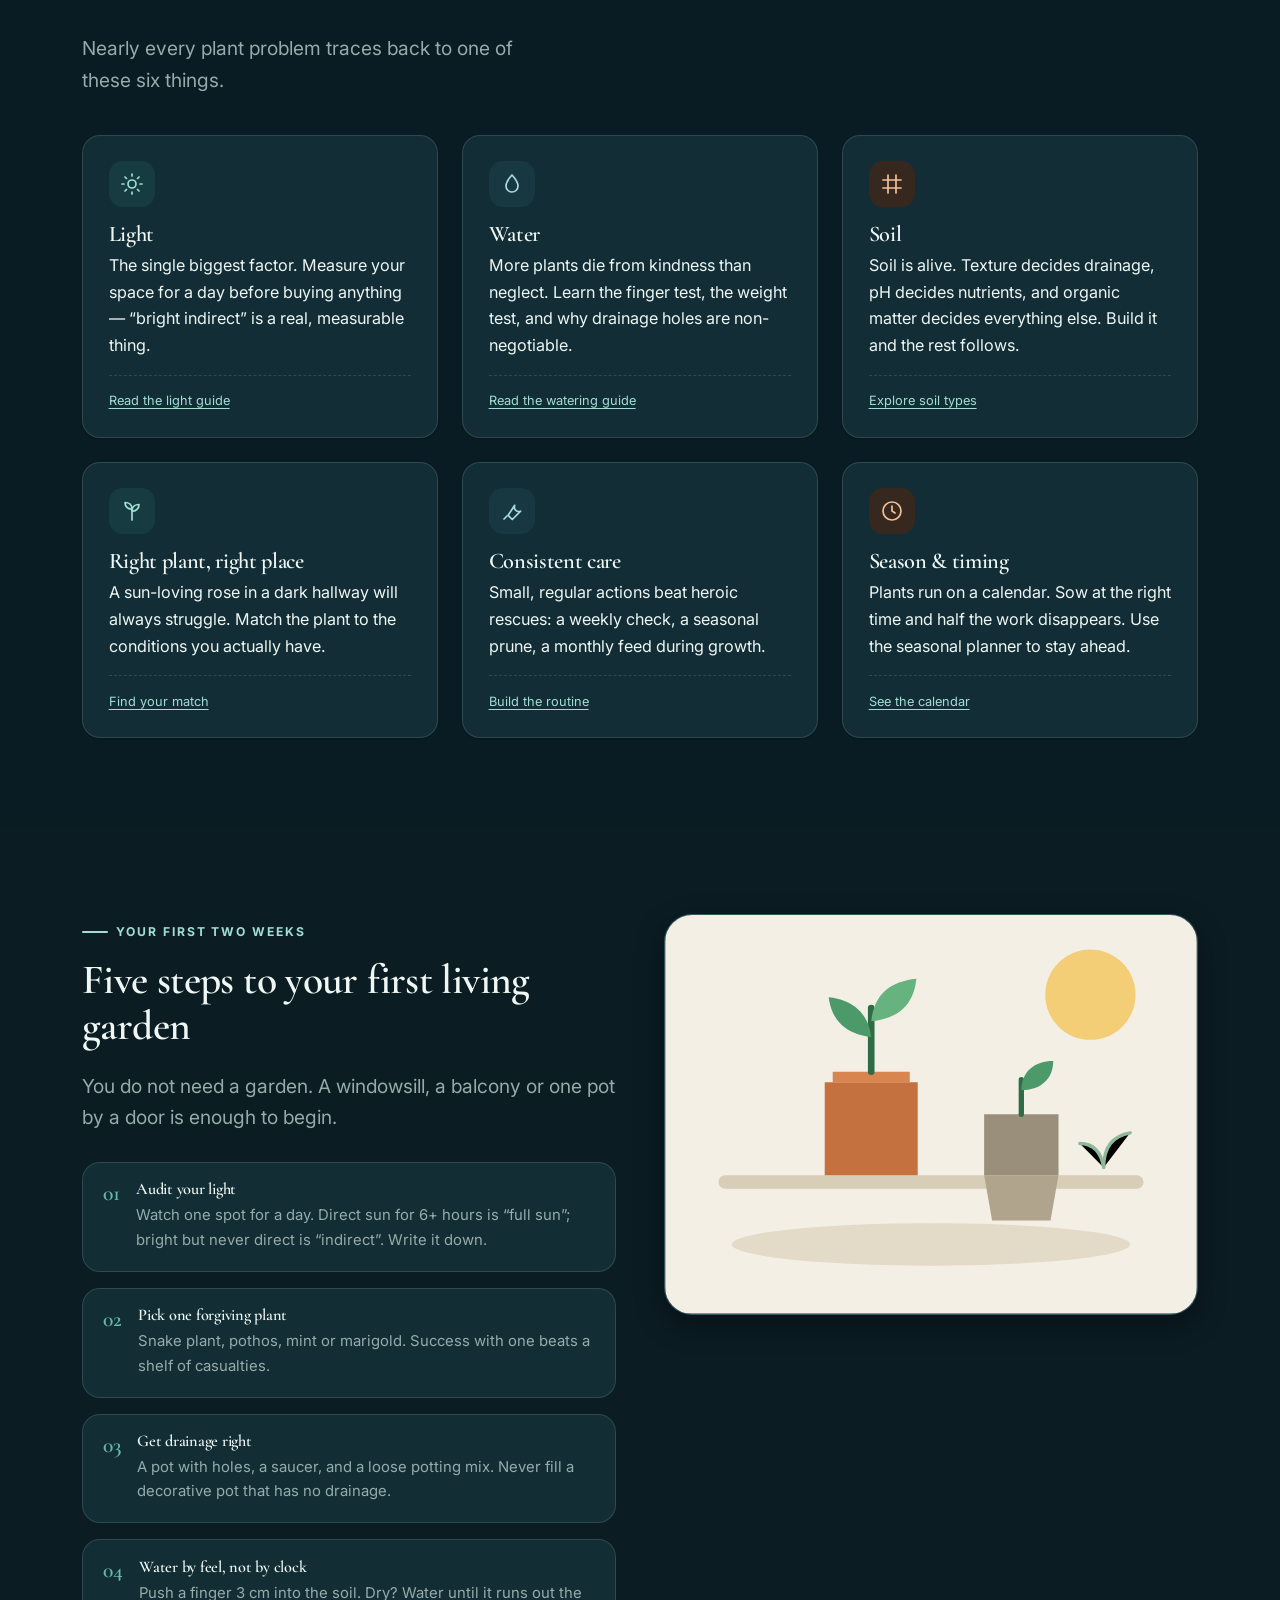
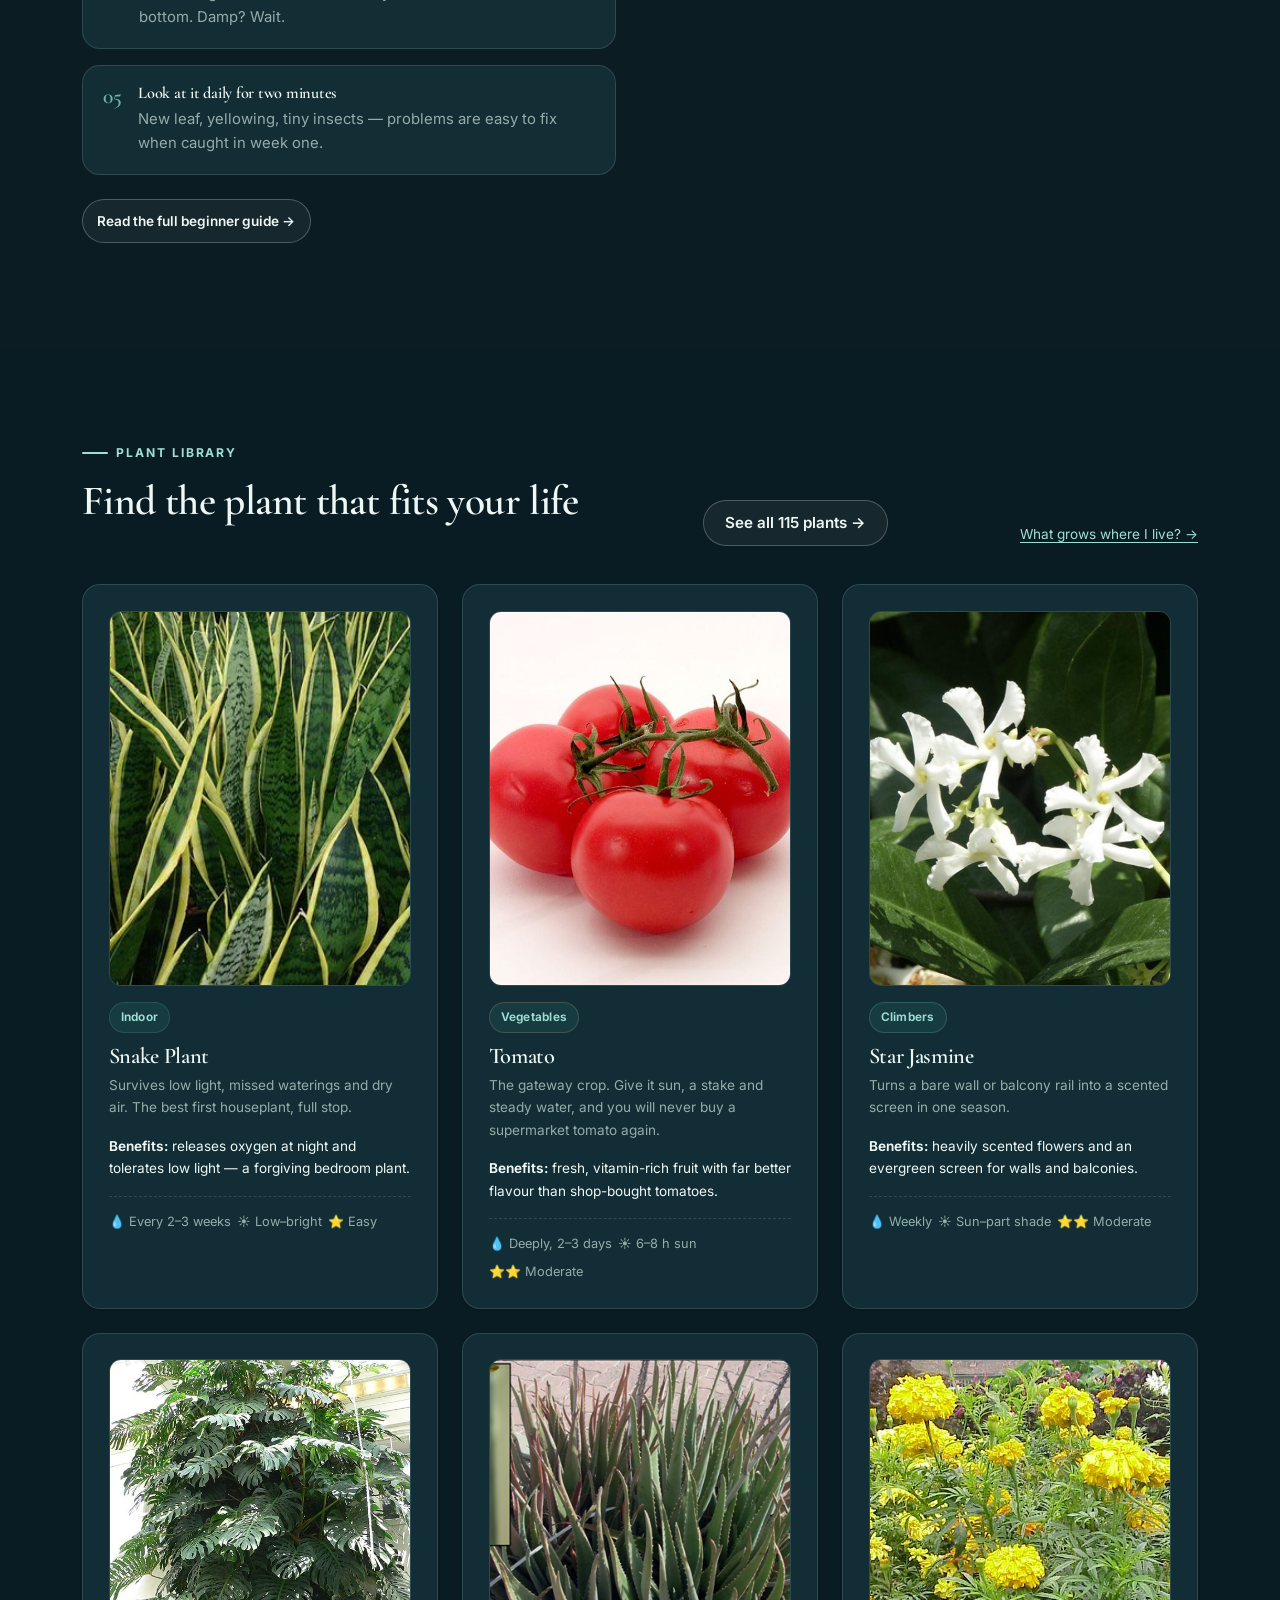
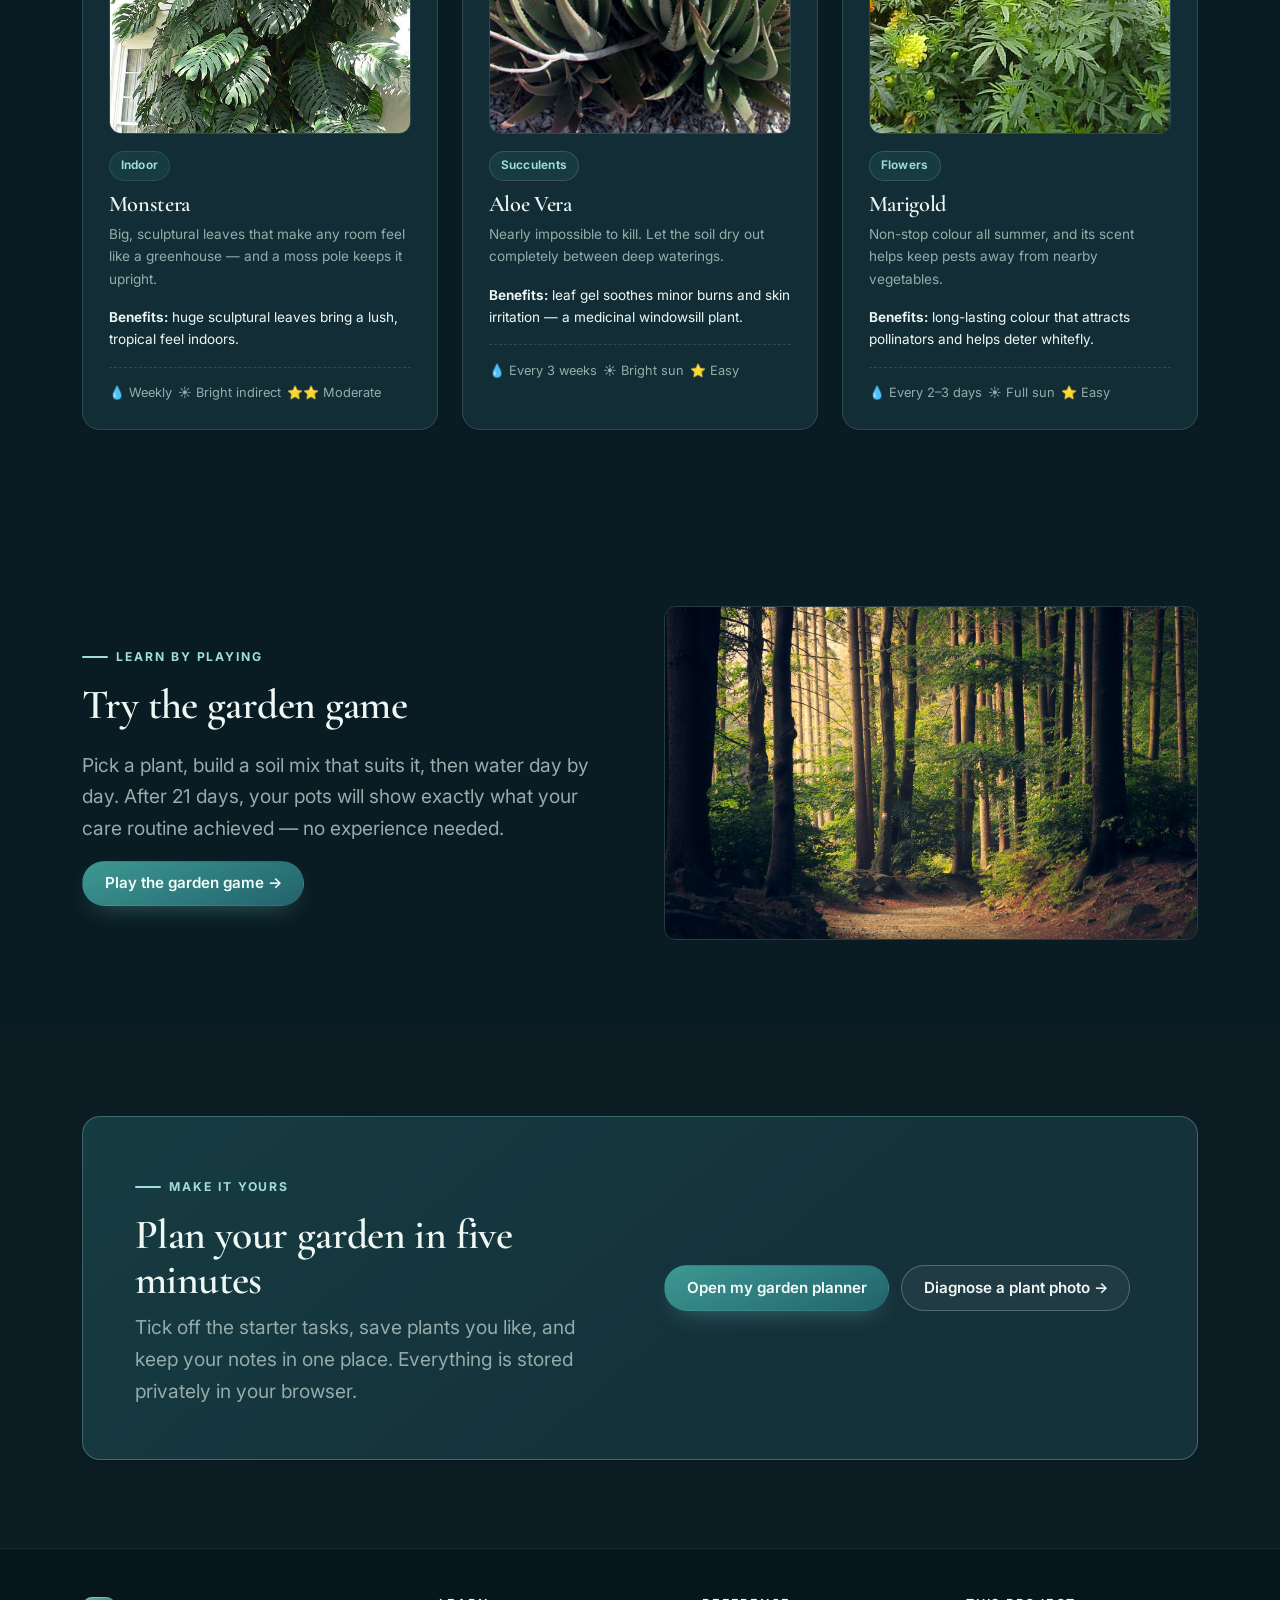
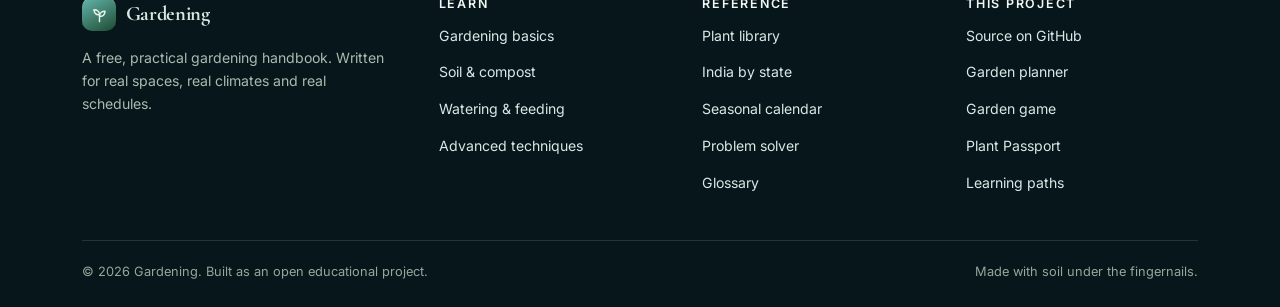
==== commit ab4d039b: "Add GrowWell gardening handbook Seven guides (basics, soil, plants, care, advanced), a filterable 50" ====
--- a/index.html
+++ b/index.html
@@ -50,6 +50,7 @@
               <a href="planner.html">Planner</a>
               <a href="india-states.html">India by State</a>
               <a href="garden-game.html">Game</a>
+              <a href="plant-passport.html">Plant Passport</a>
             </nav>
 
             <div class="header__tools">
@@ -457,6 +458,7 @@
           <li><a href="https://github.com/uday17/garden-guide">Source on GitHub</a></li>
           <li><a href="planner.html">Garden planner</a></li>
 <li><a href="garden-game.html">Garden game</a></li>
+<li><a href="plant-passport.html">Plant Passport</a></li>
           <li><a href="index.html#paths">Learning paths</a></li>
         </ul>
       </div>
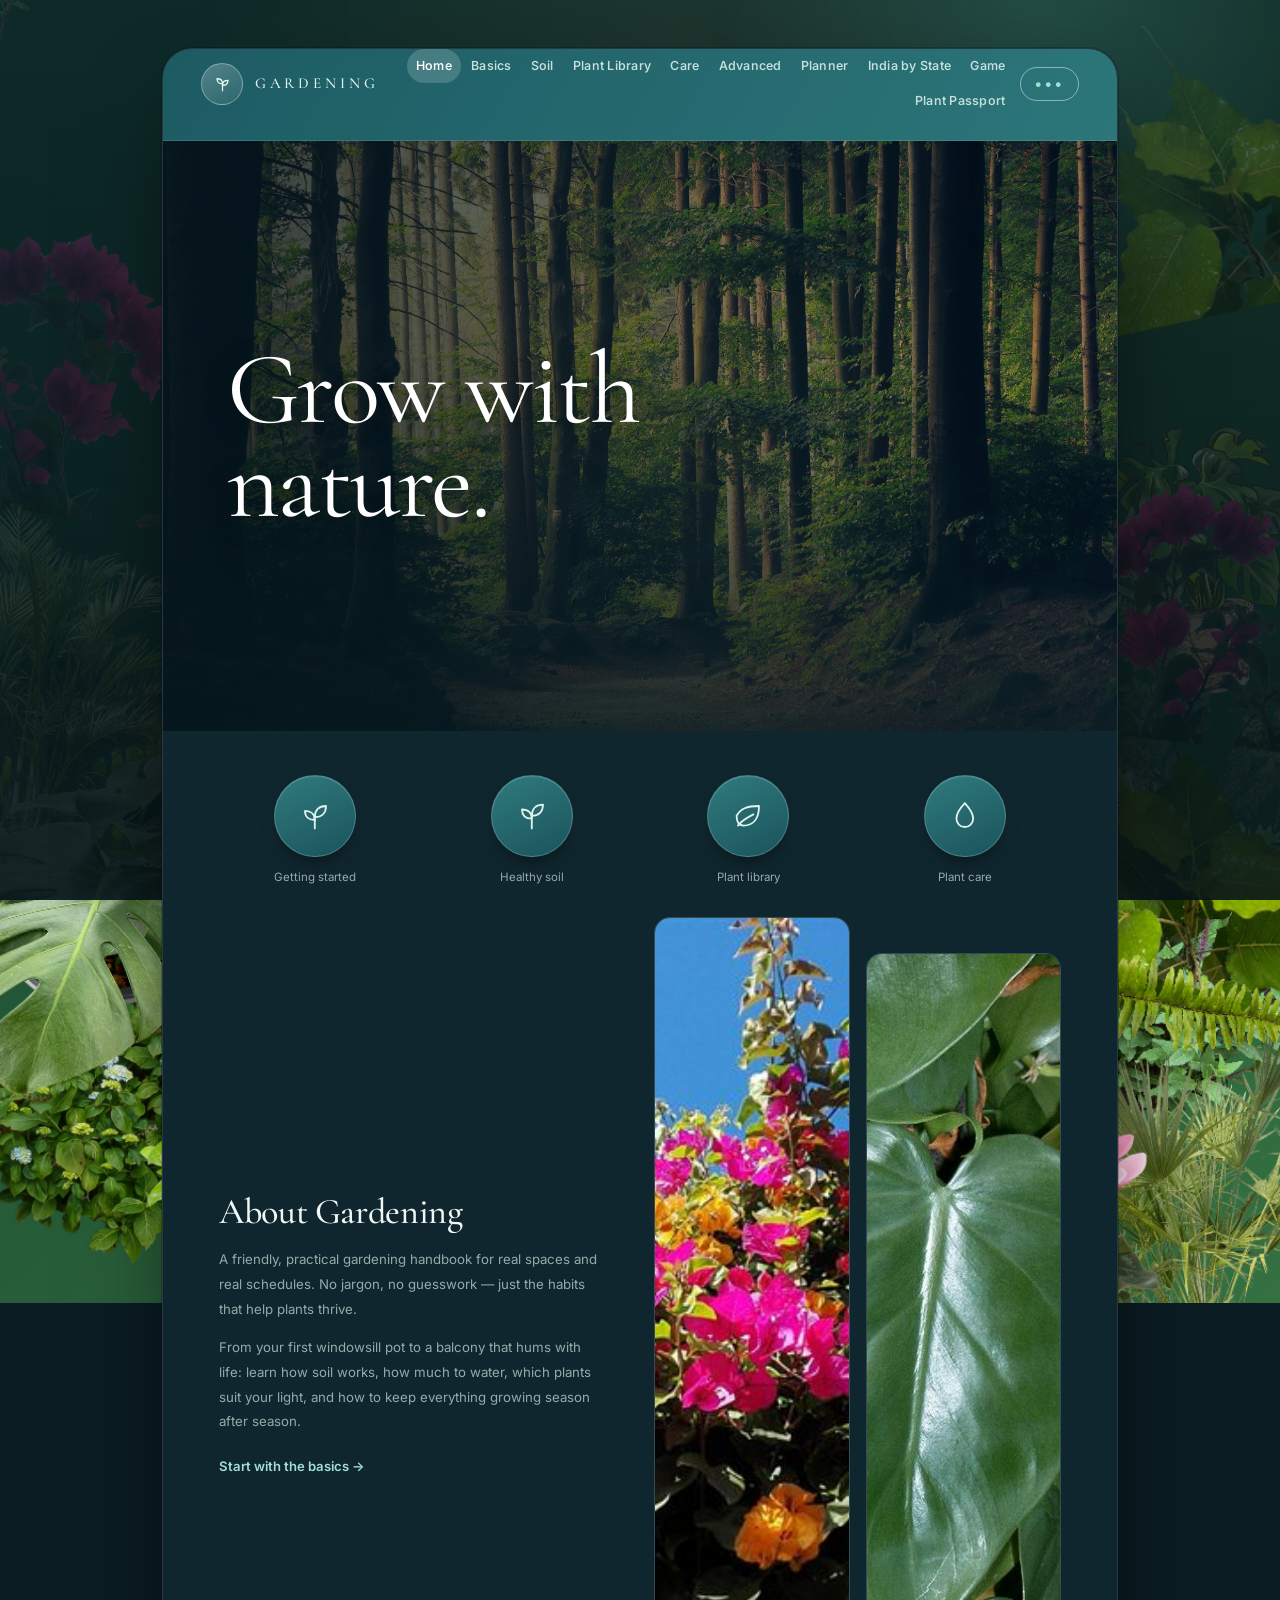
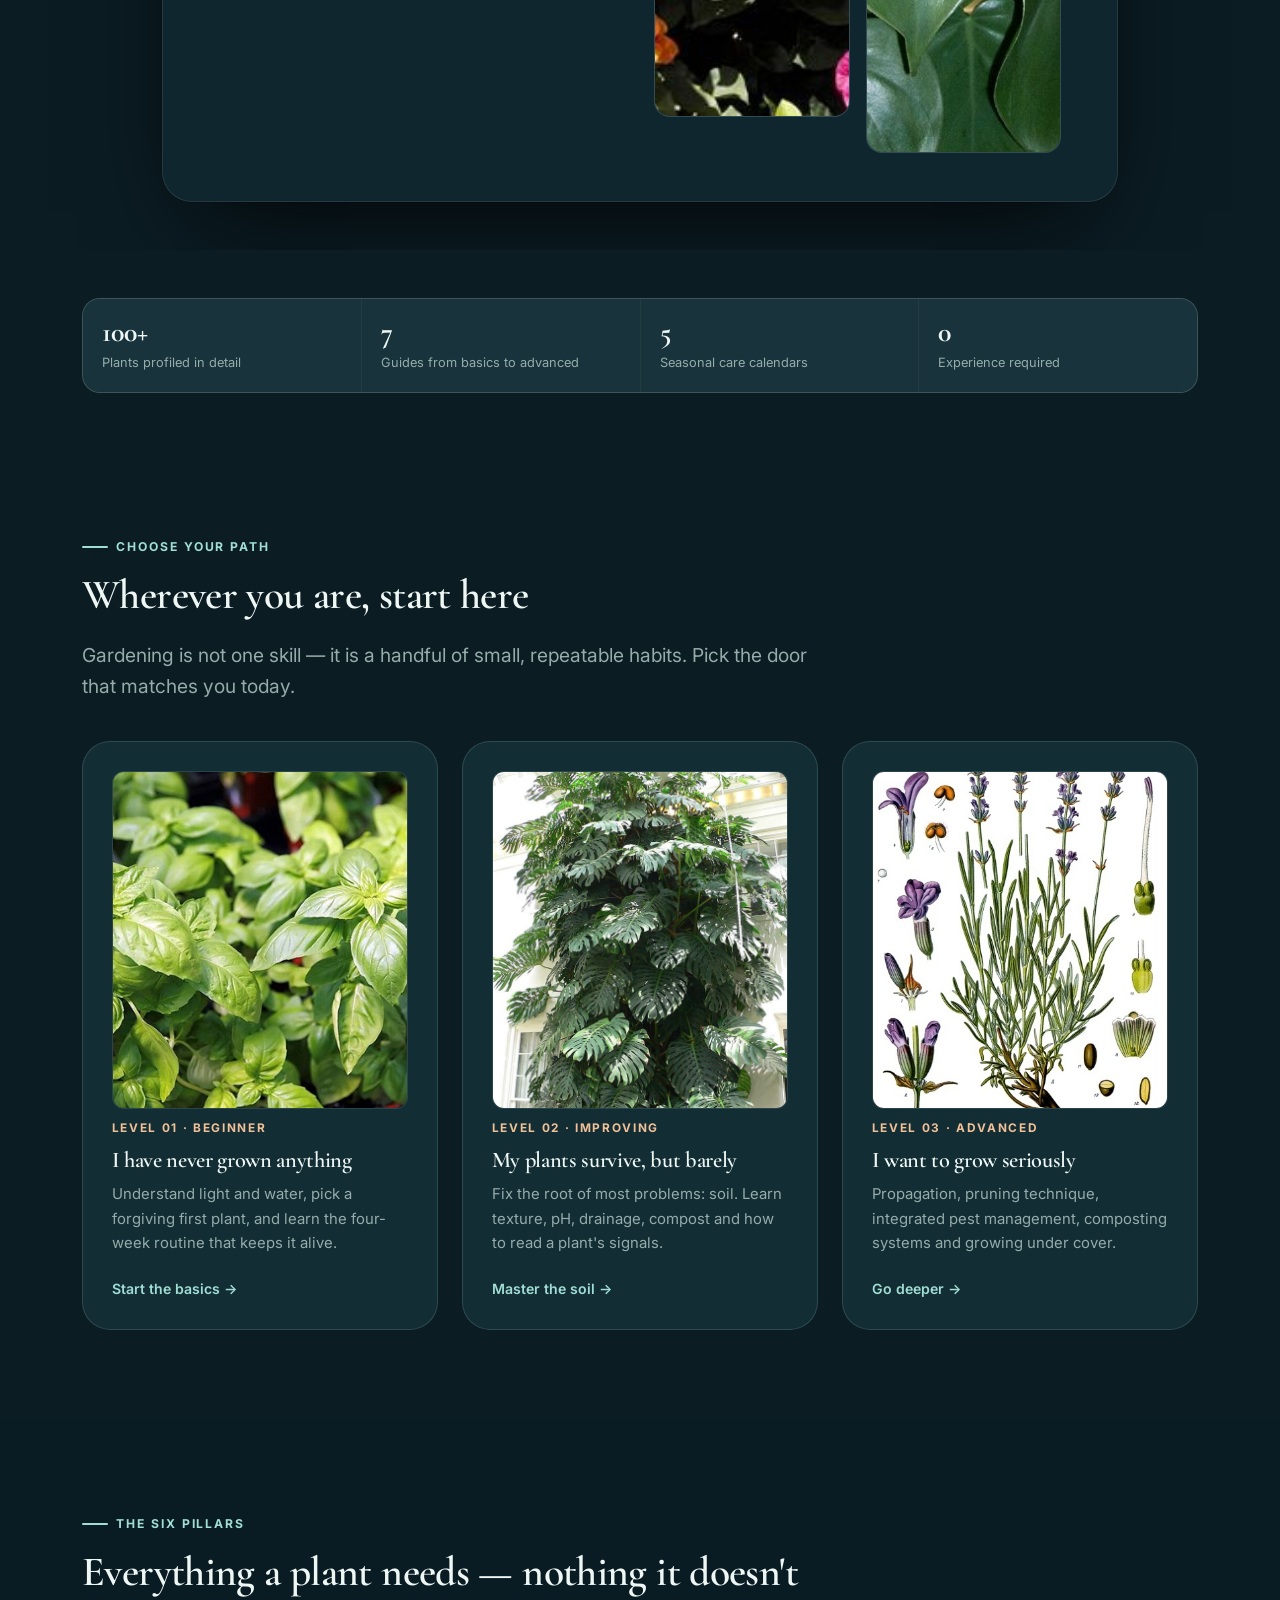
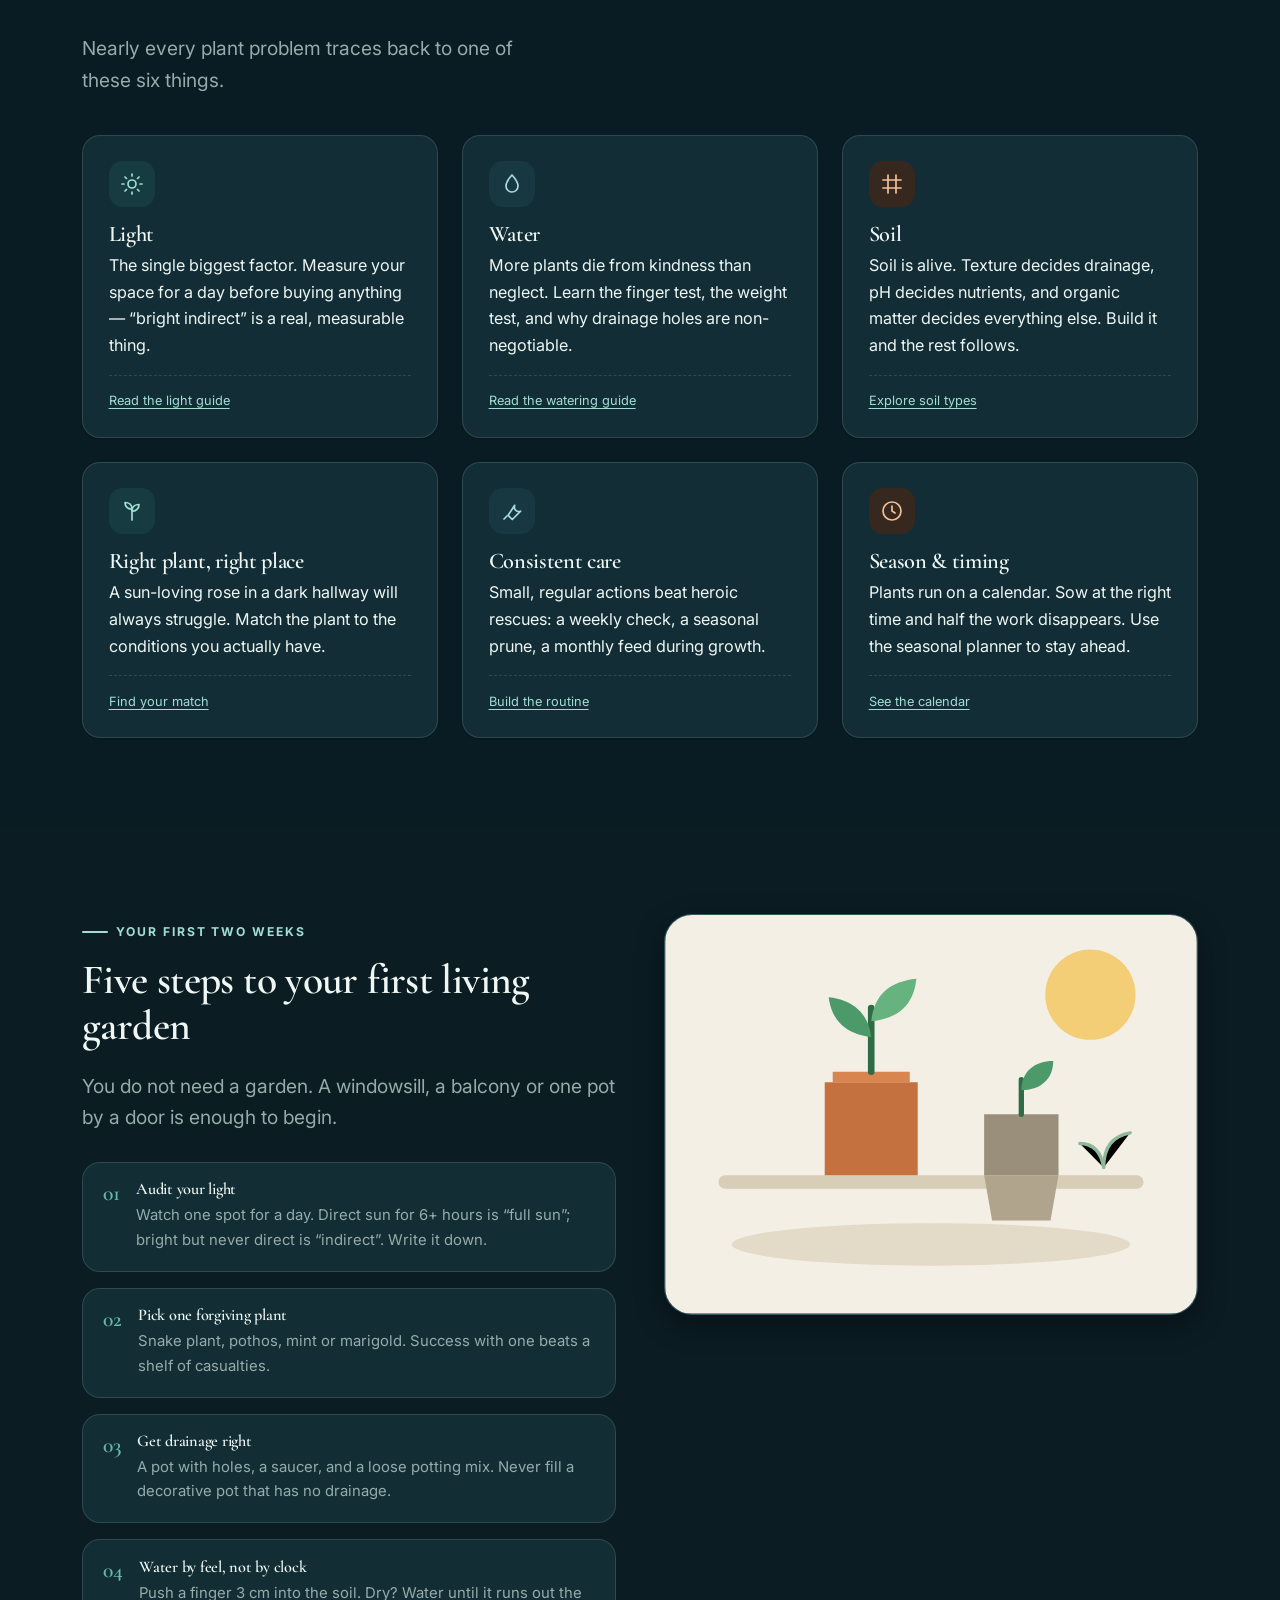
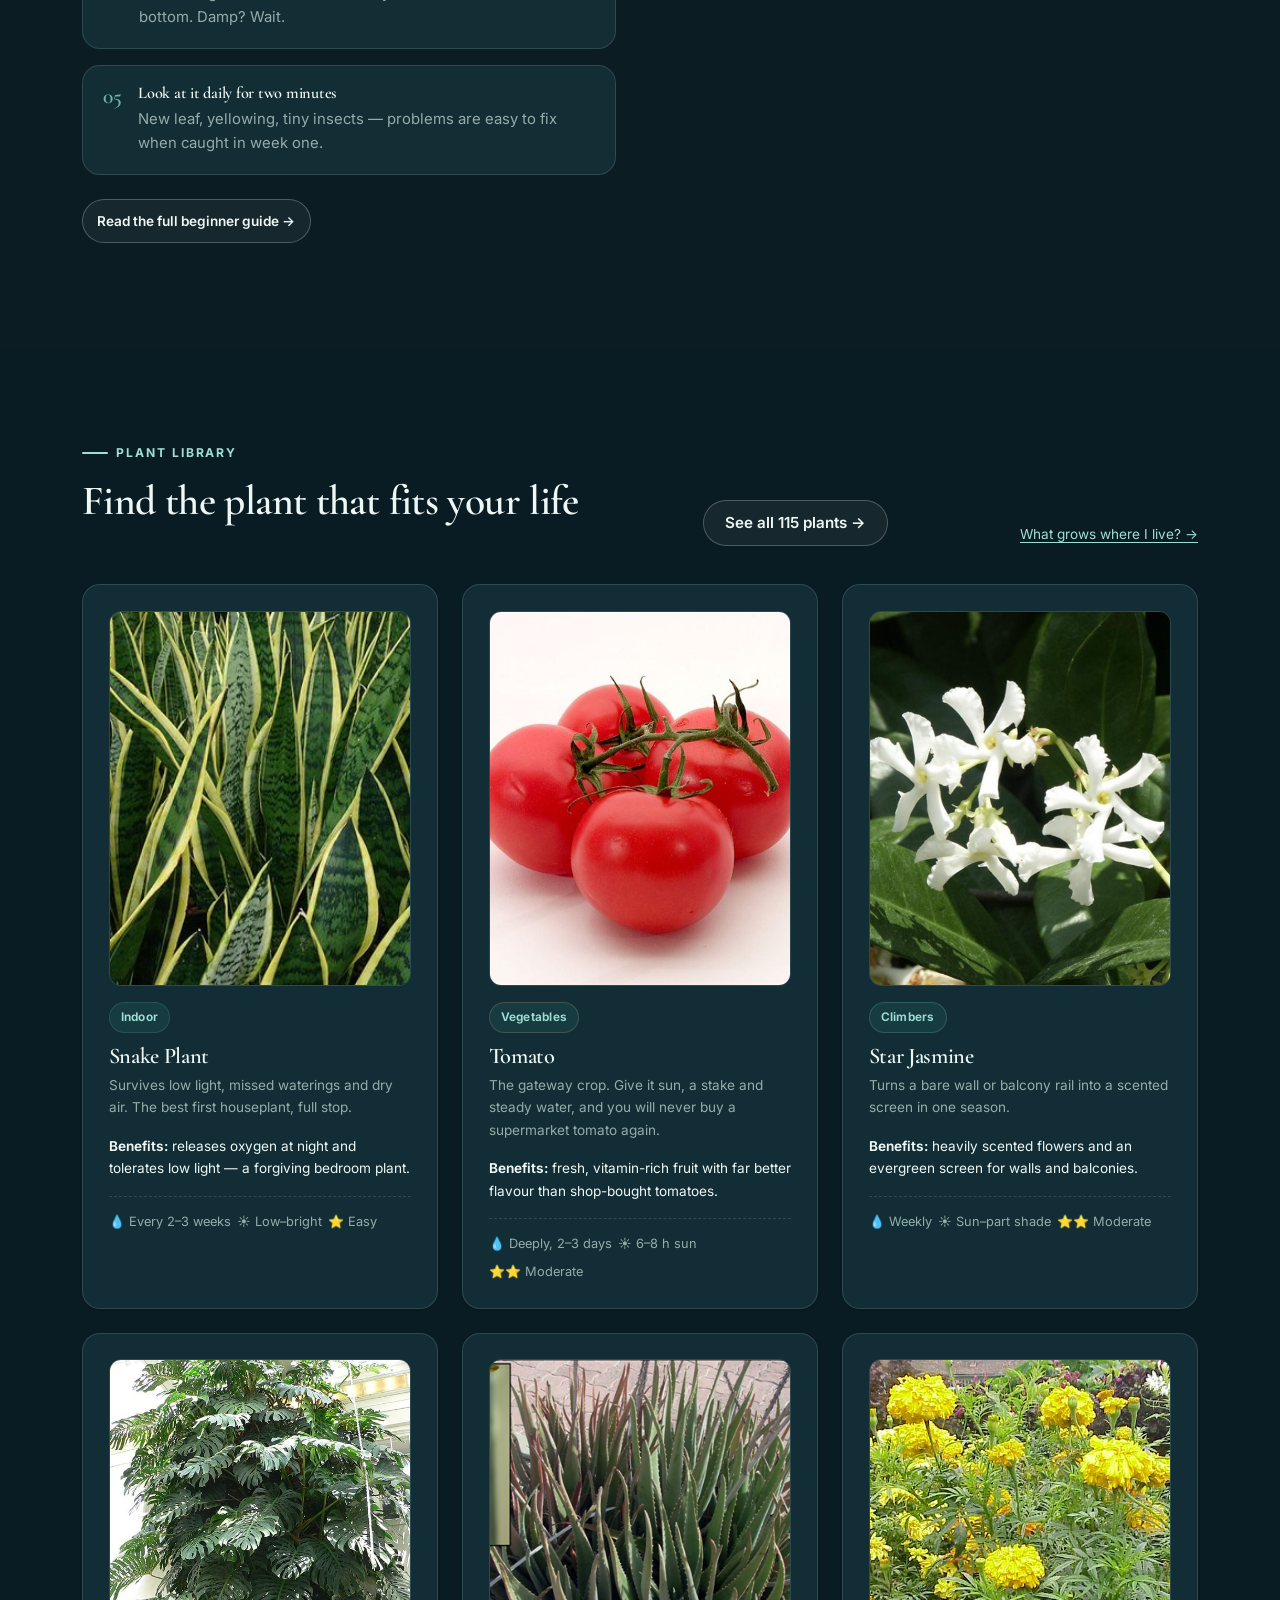
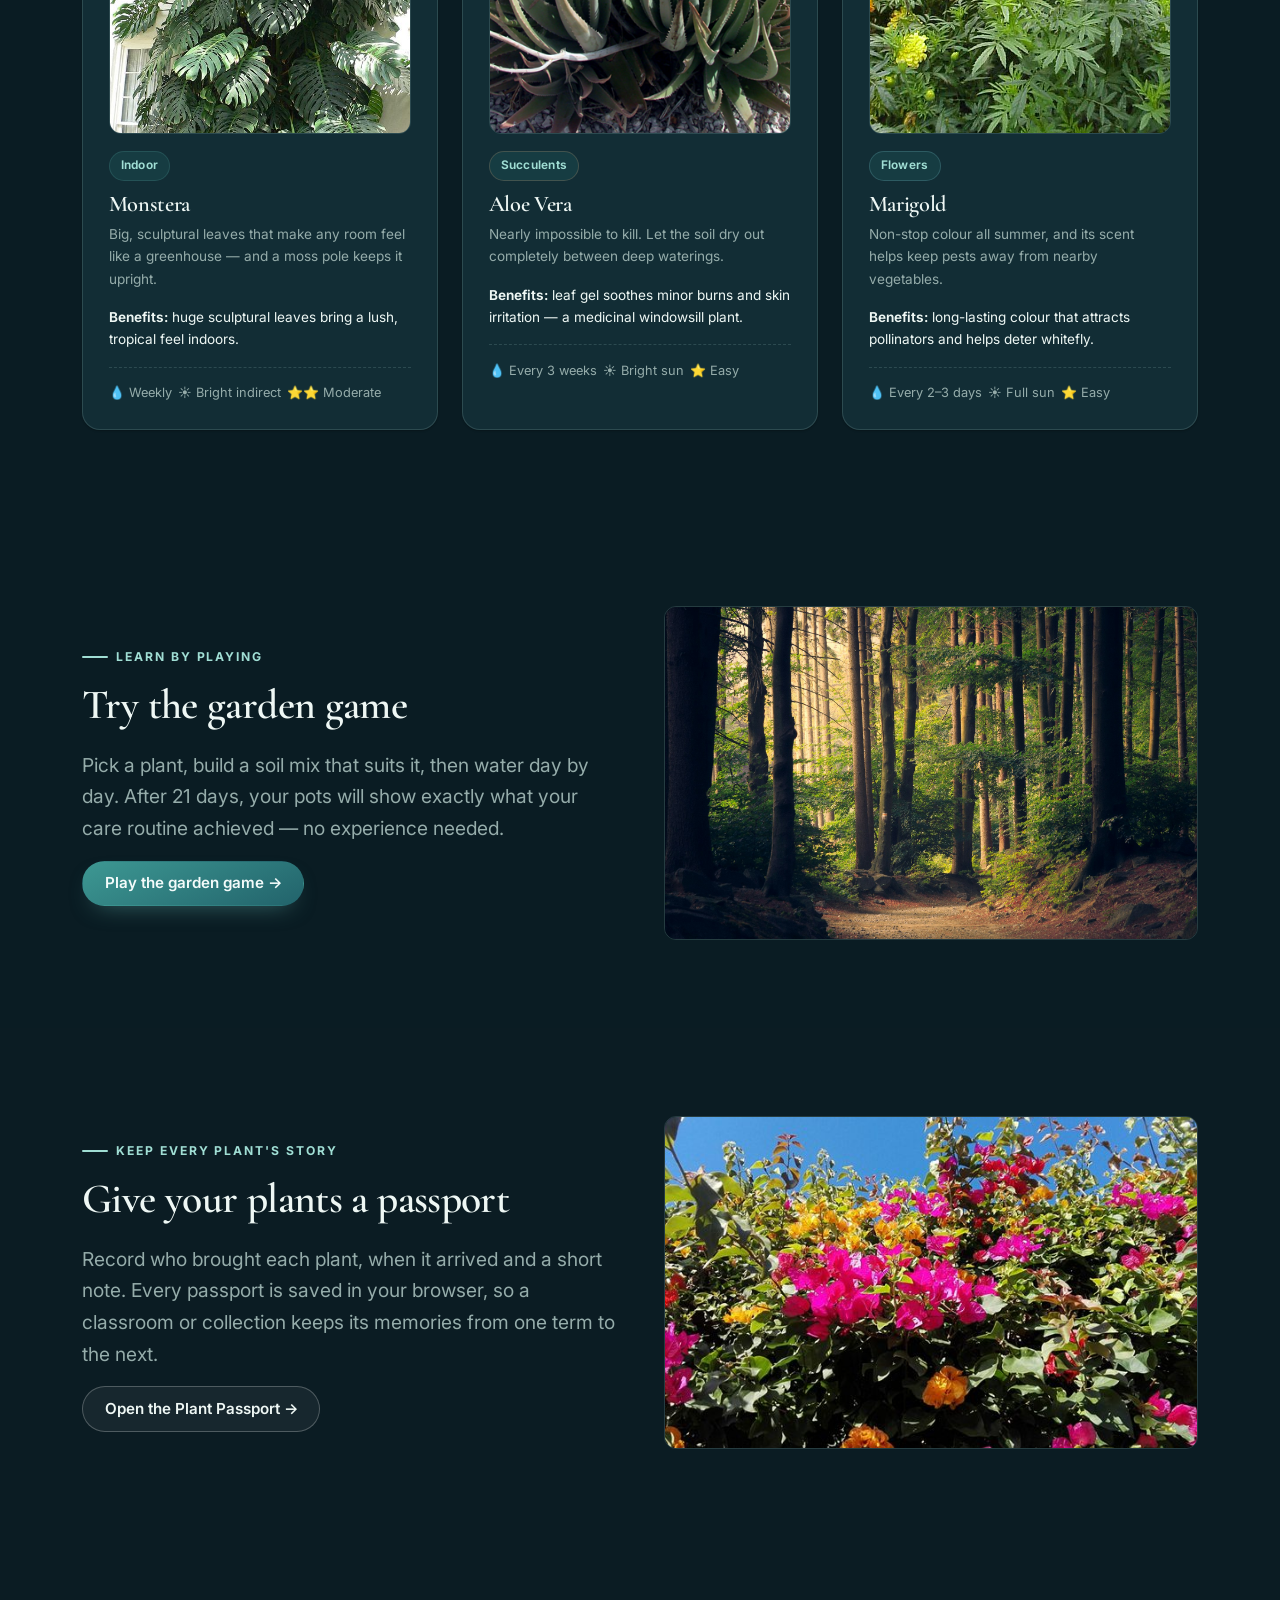
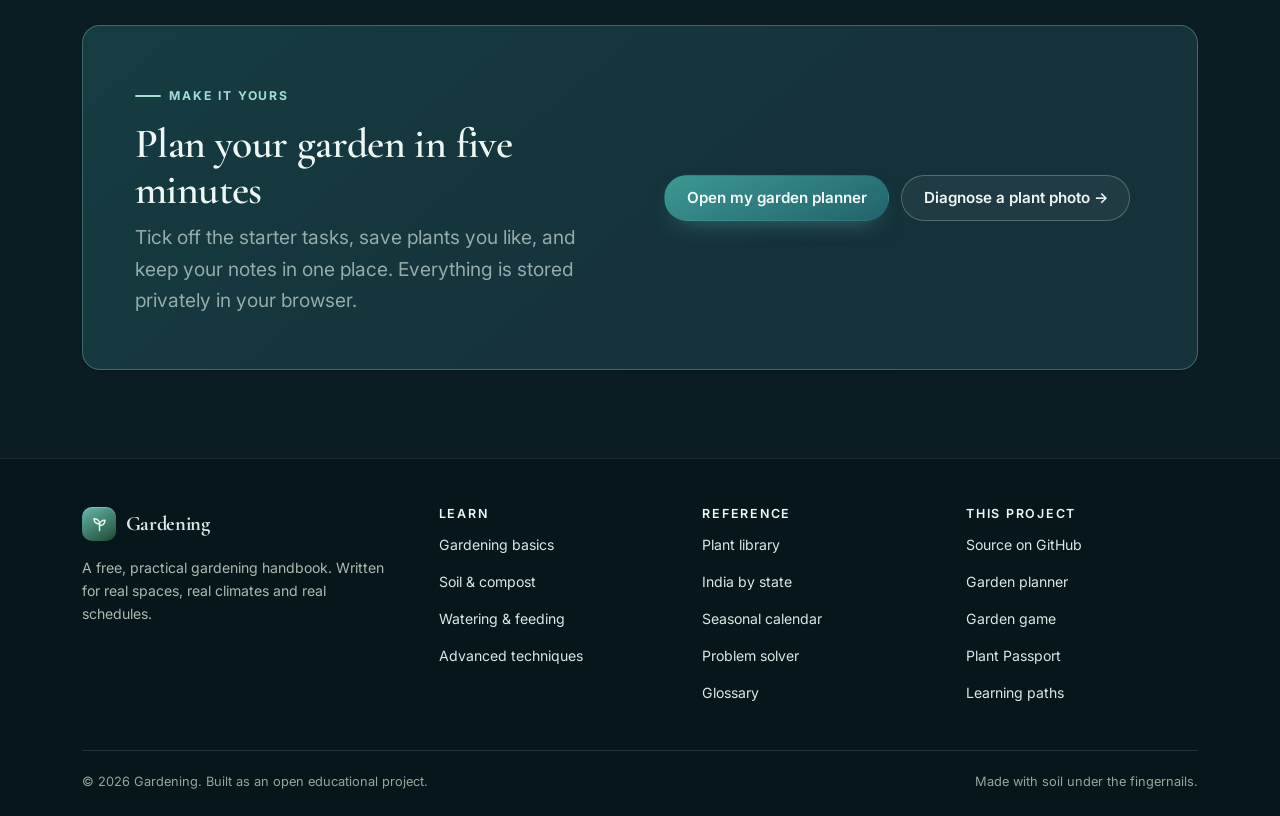
==== commit 2f69d66f: "Add GrowWell gardening handbook Seven guides (basics, soil, plants, care, advanced), a filterable 50" ====
--- a/index.html
+++ b/index.html
@@ -399,6 +399,22 @@
     </div>
   </section>
 
+  <!-- ================= PLANT PASSPORT ================= -->
+  <section class="section">
+    <div class="wrap split" style="align-items:center">
+      <div>
+        <span class="eyebrow">Keep every plant's story</span>
+        <h2>Give your plants a passport</h2>
+        <p class="lede">Record who brought each plant, when it arrived and a short note. Every passport is saved in
+          your browser, so a classroom or collection keeps its memories from one term to the next.</p>
+        <a class="btn btn--ghost" href="plant-passport.html">Open the Plant Passport →</a>
+      </div>
+      <div>
+        <img class="card__photo" src="assets/images/bougainvillea.jpg" alt="Bougainvillea in bloom" loading="lazy" style="margin:0">
+      </div>
+    </div>
+  </section>
+
   <!-- ================= CTA ================= -->
   <section class="section">
     <div class="wrap">
